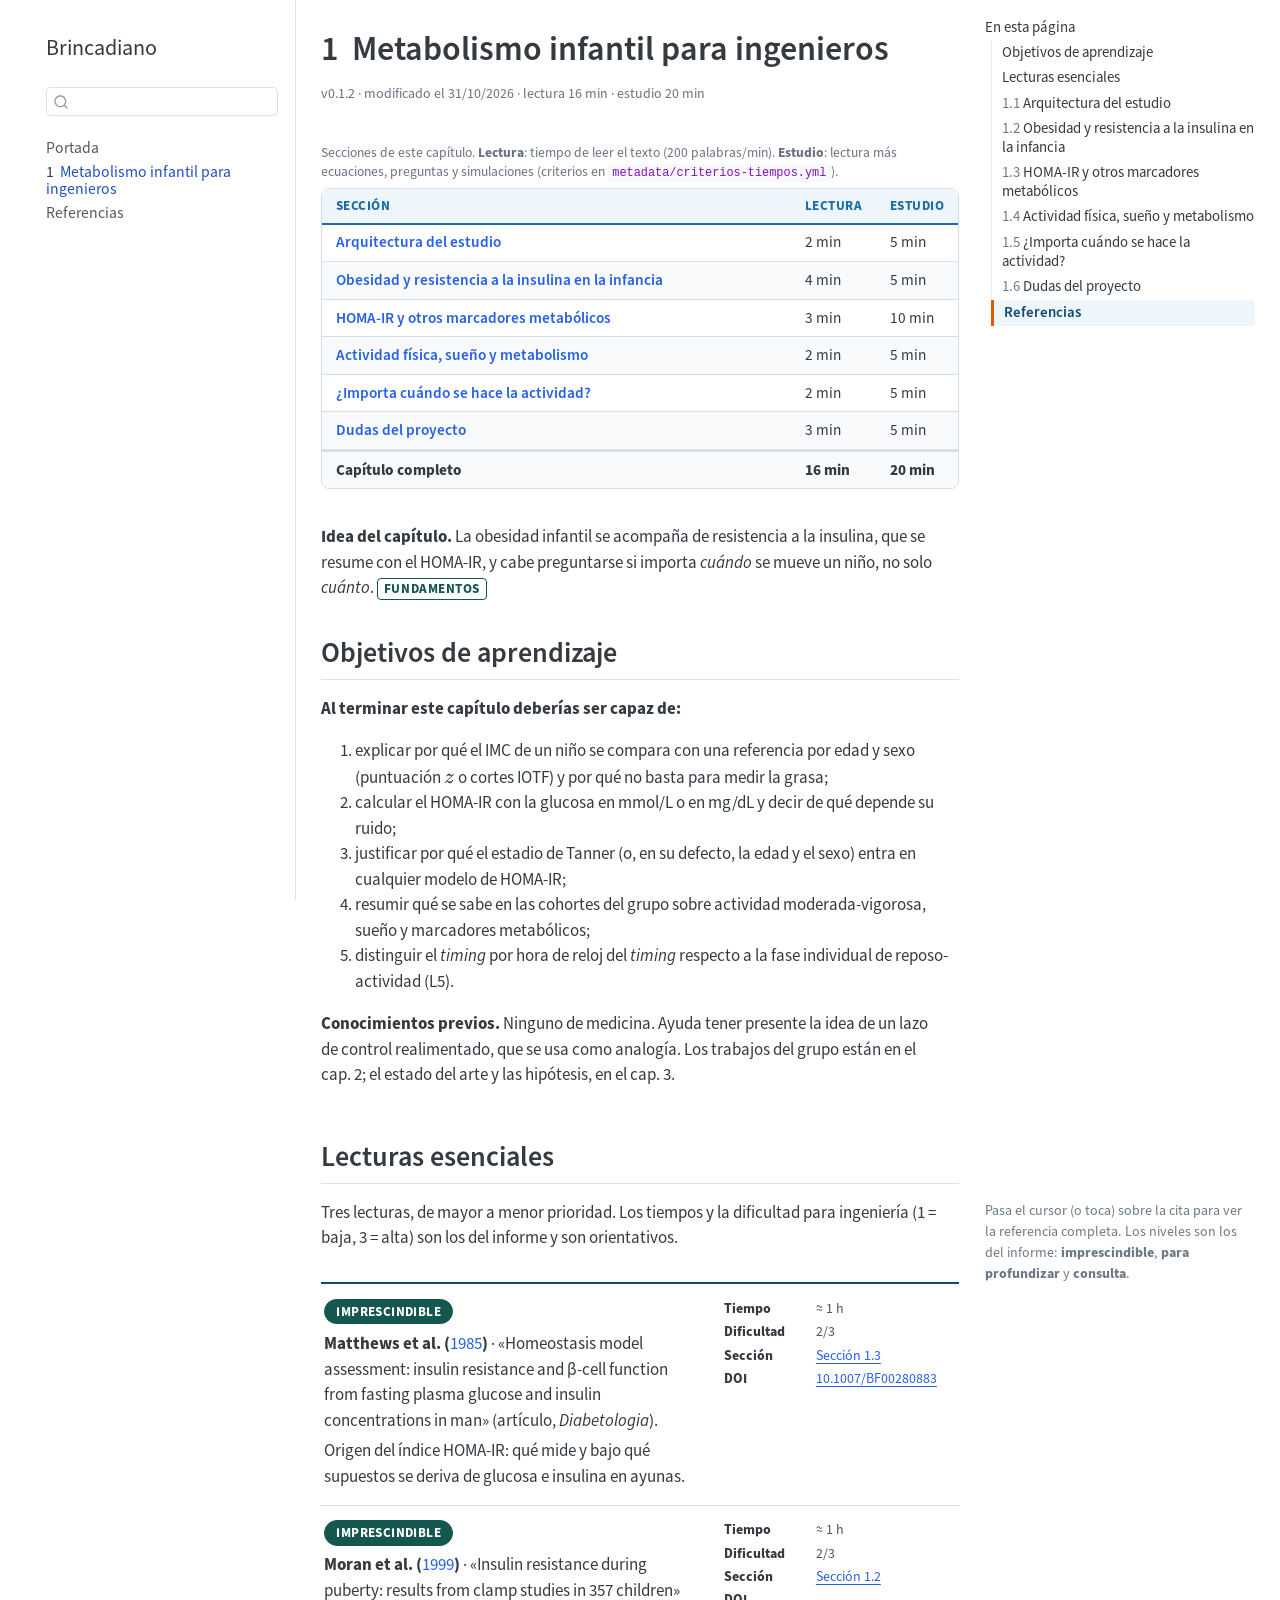
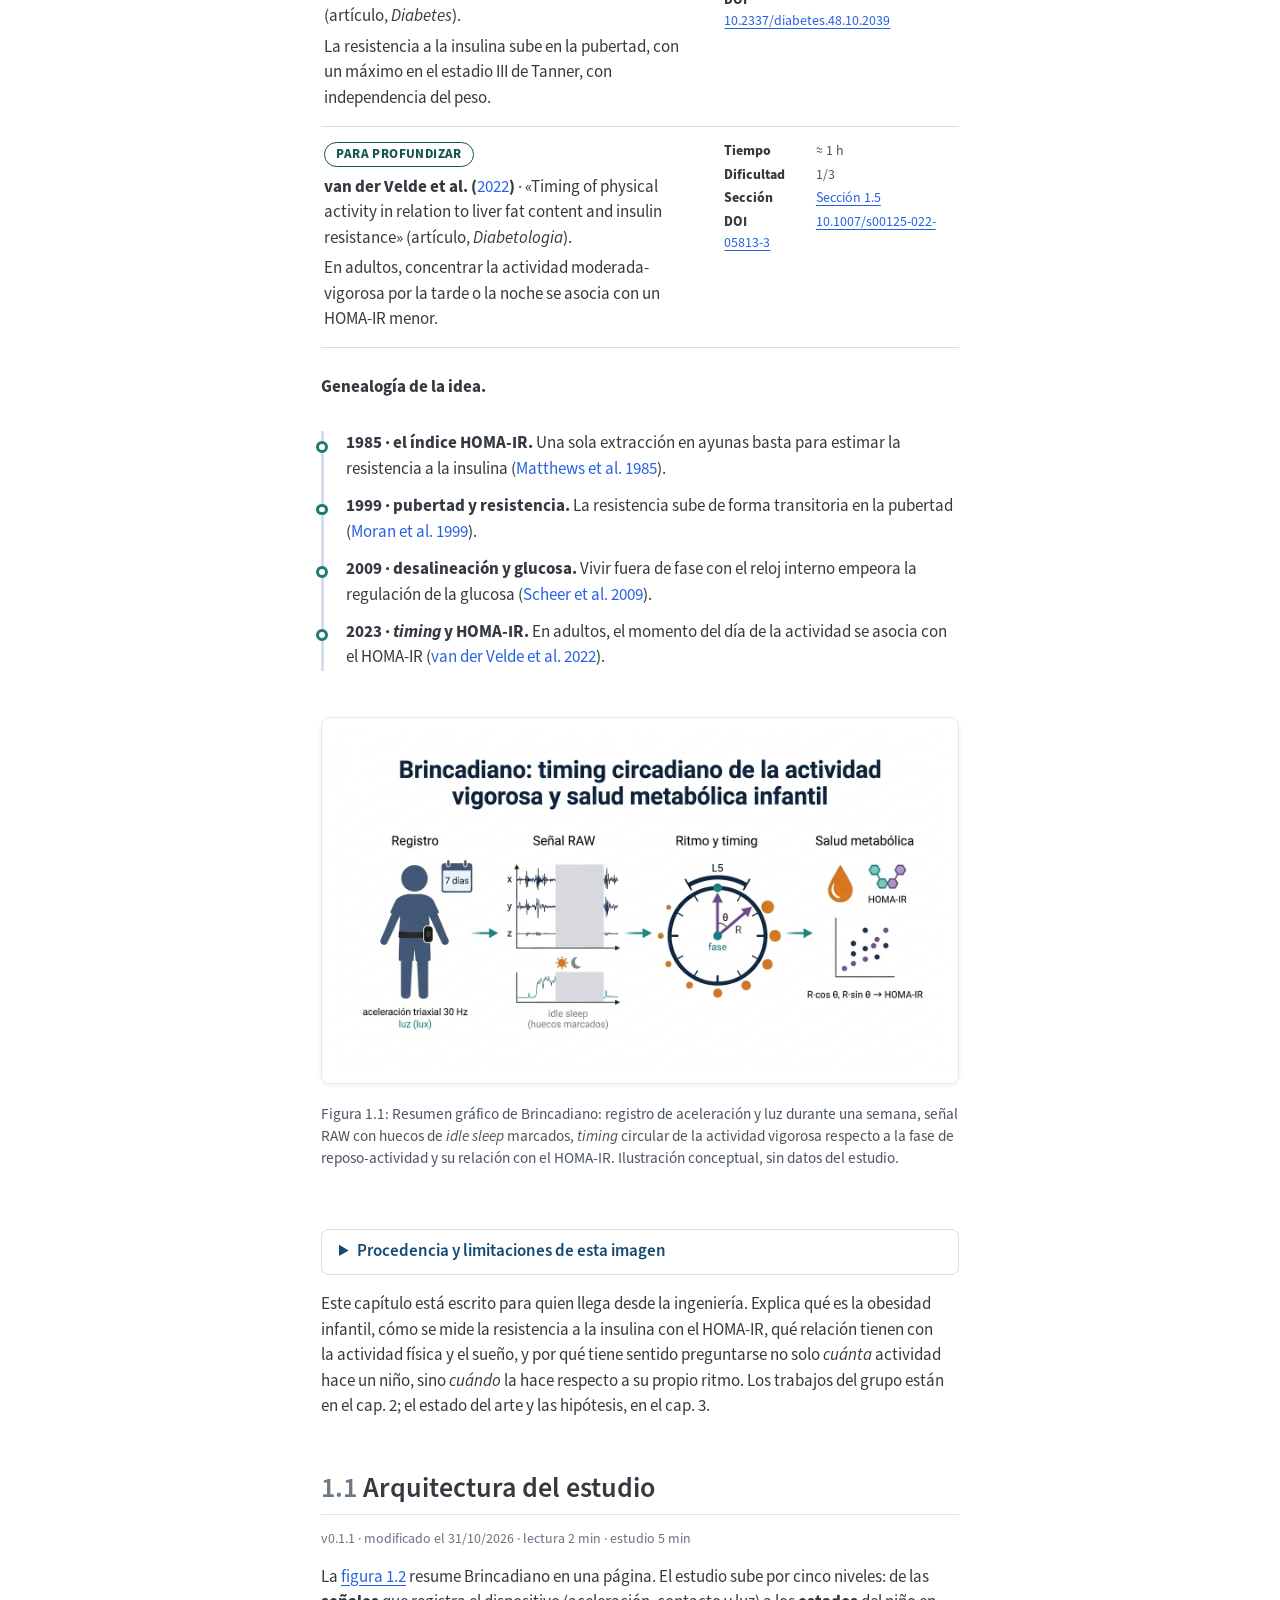
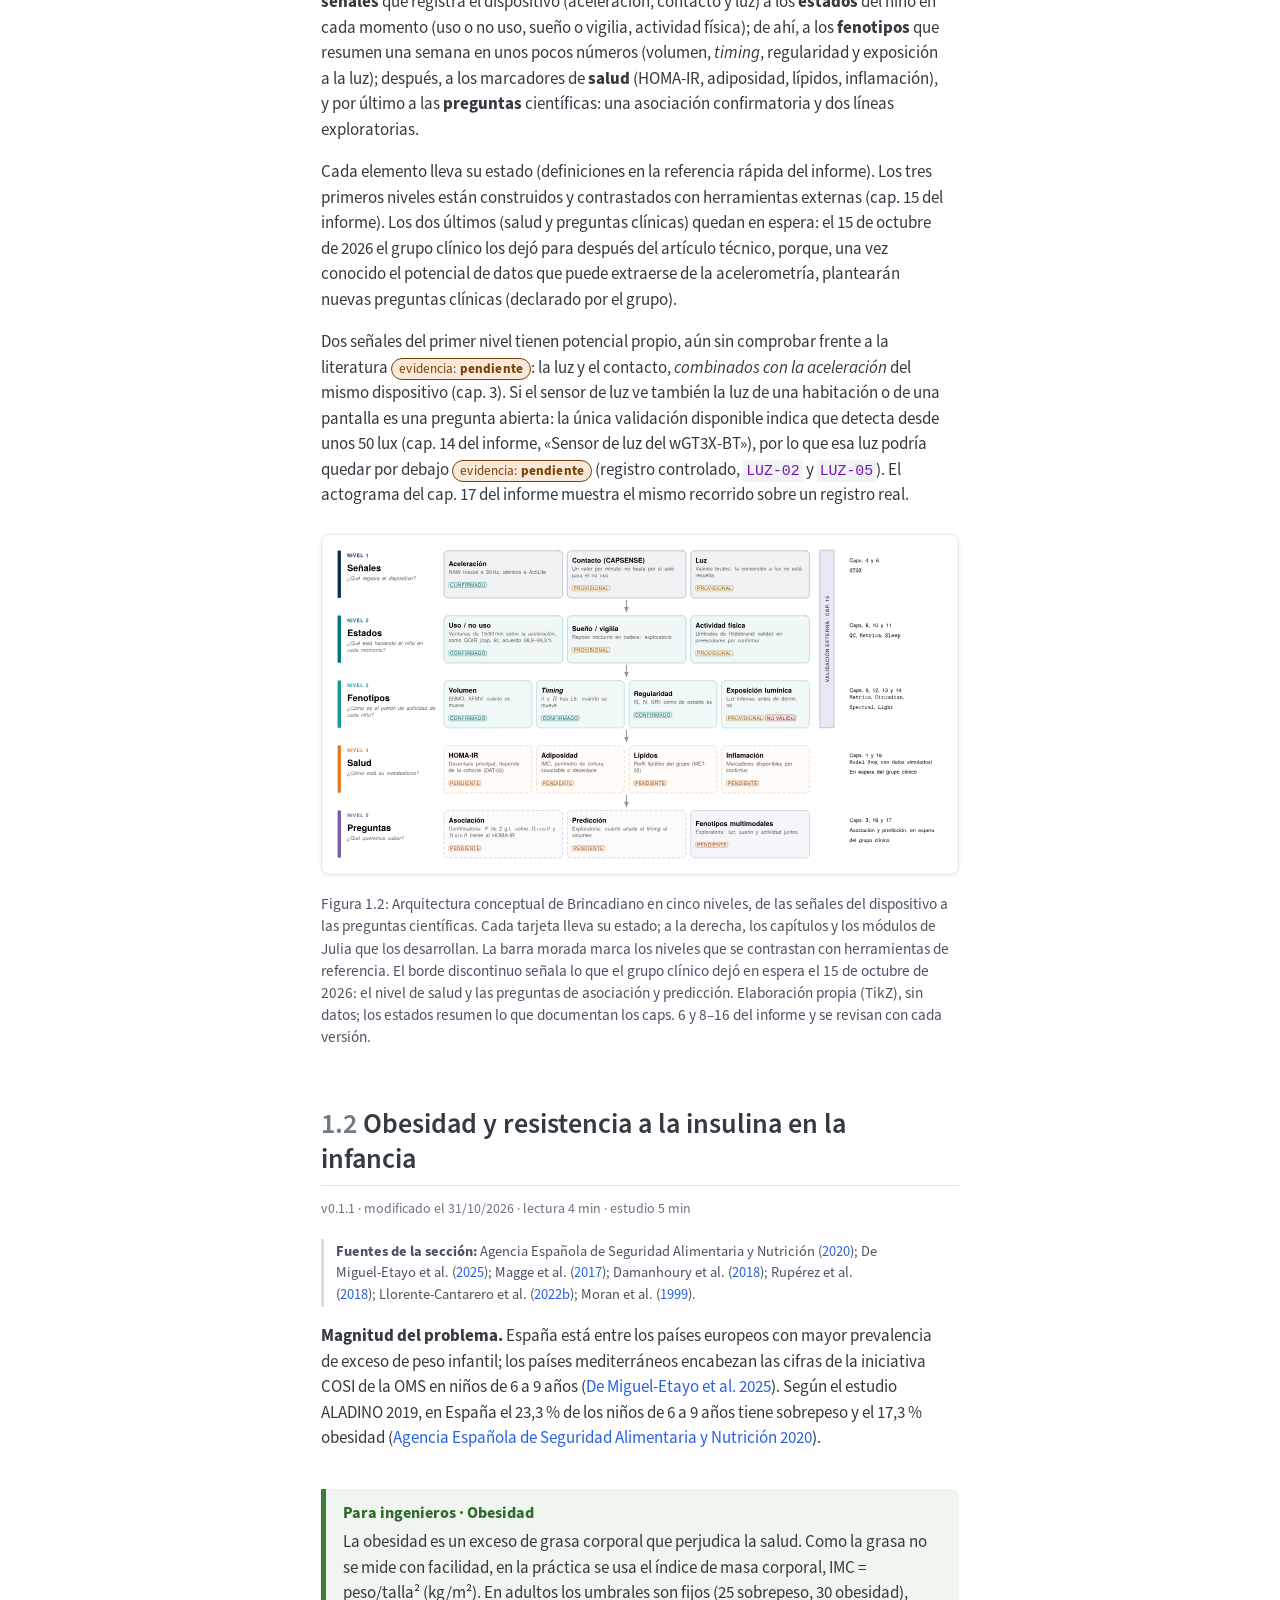
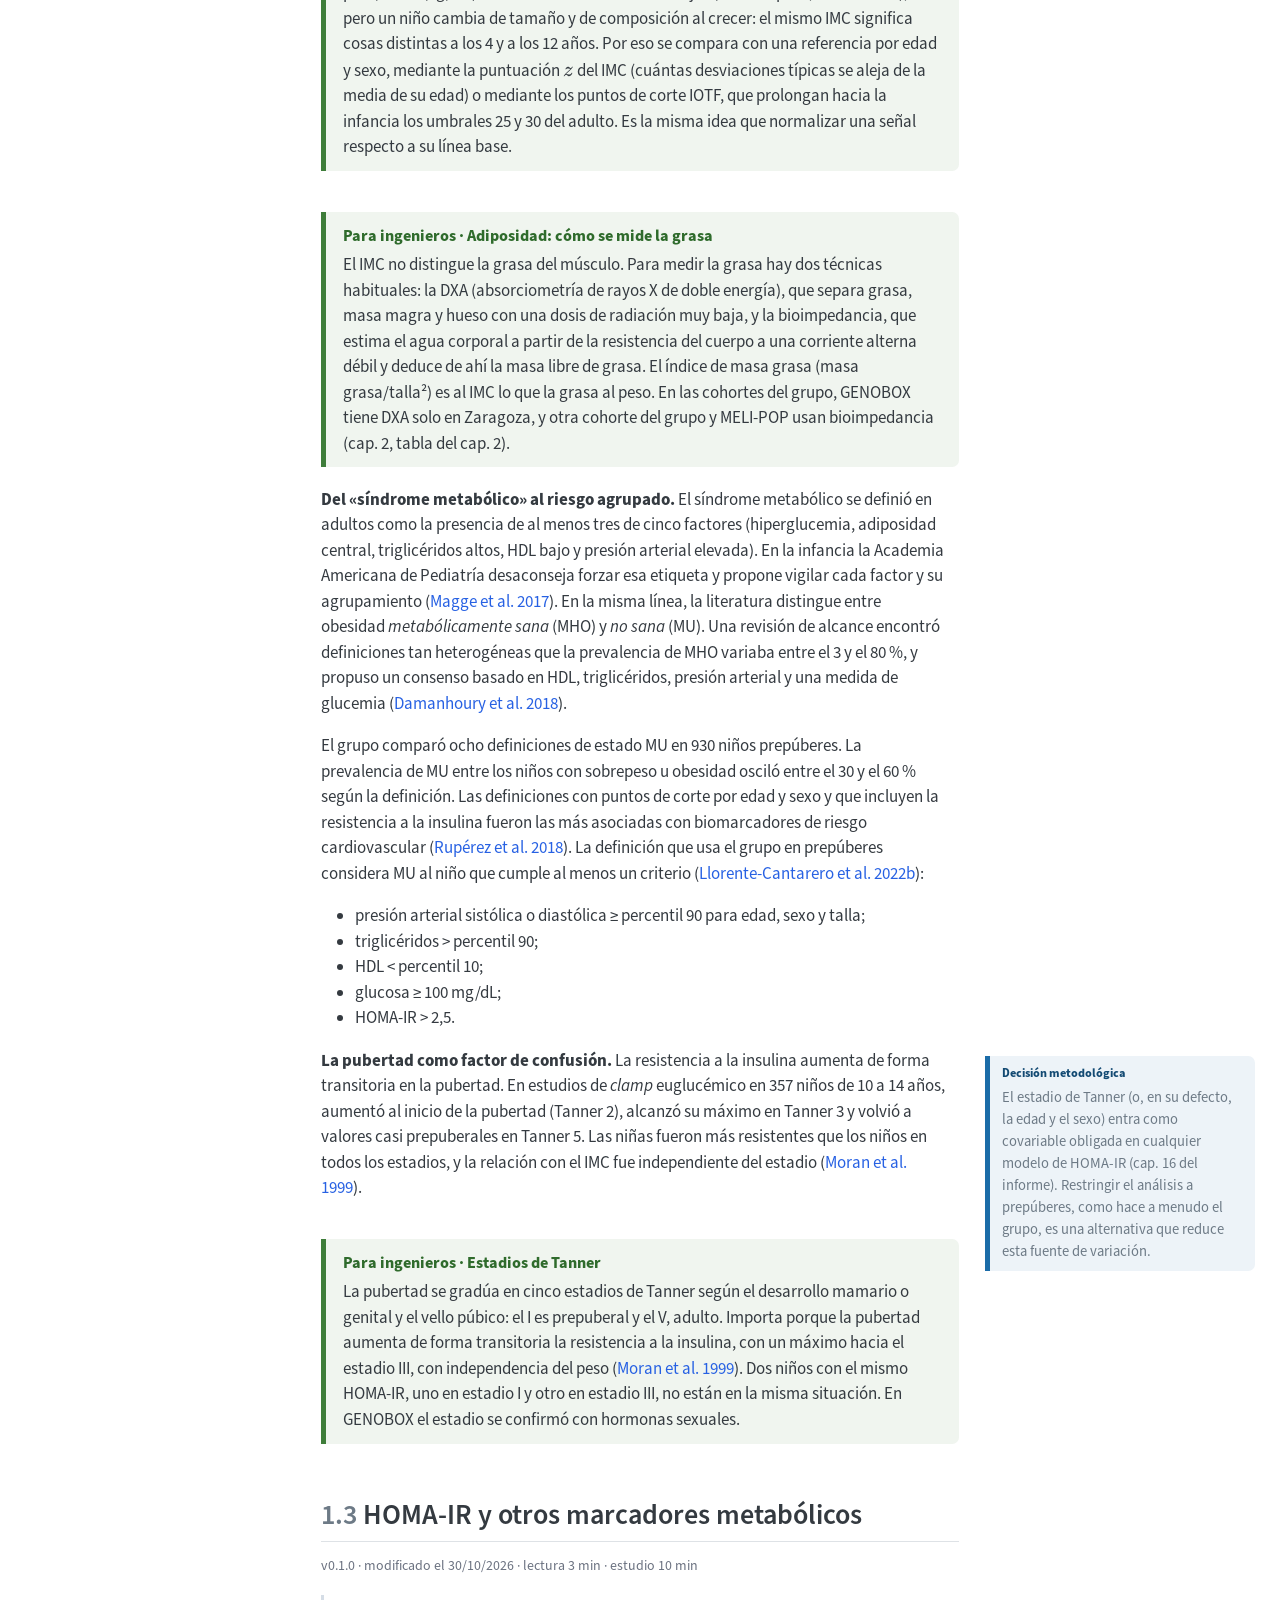
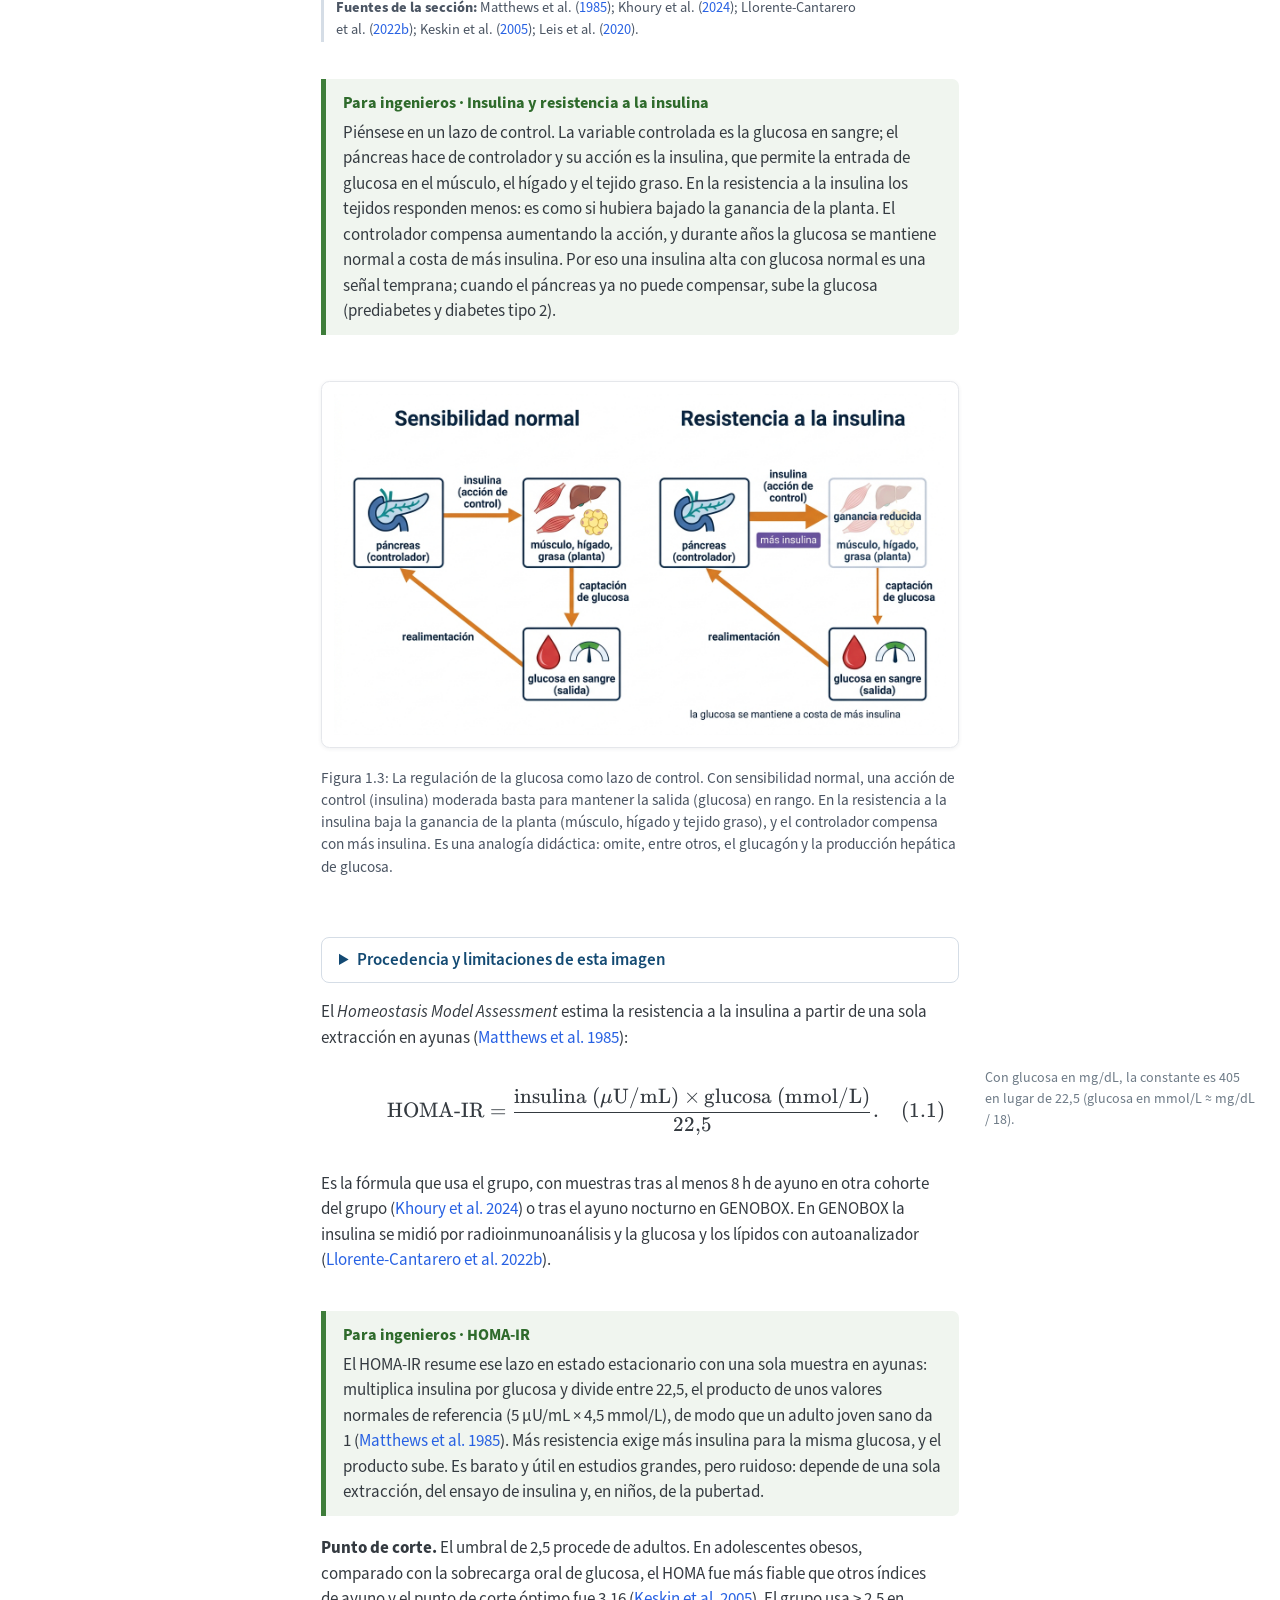
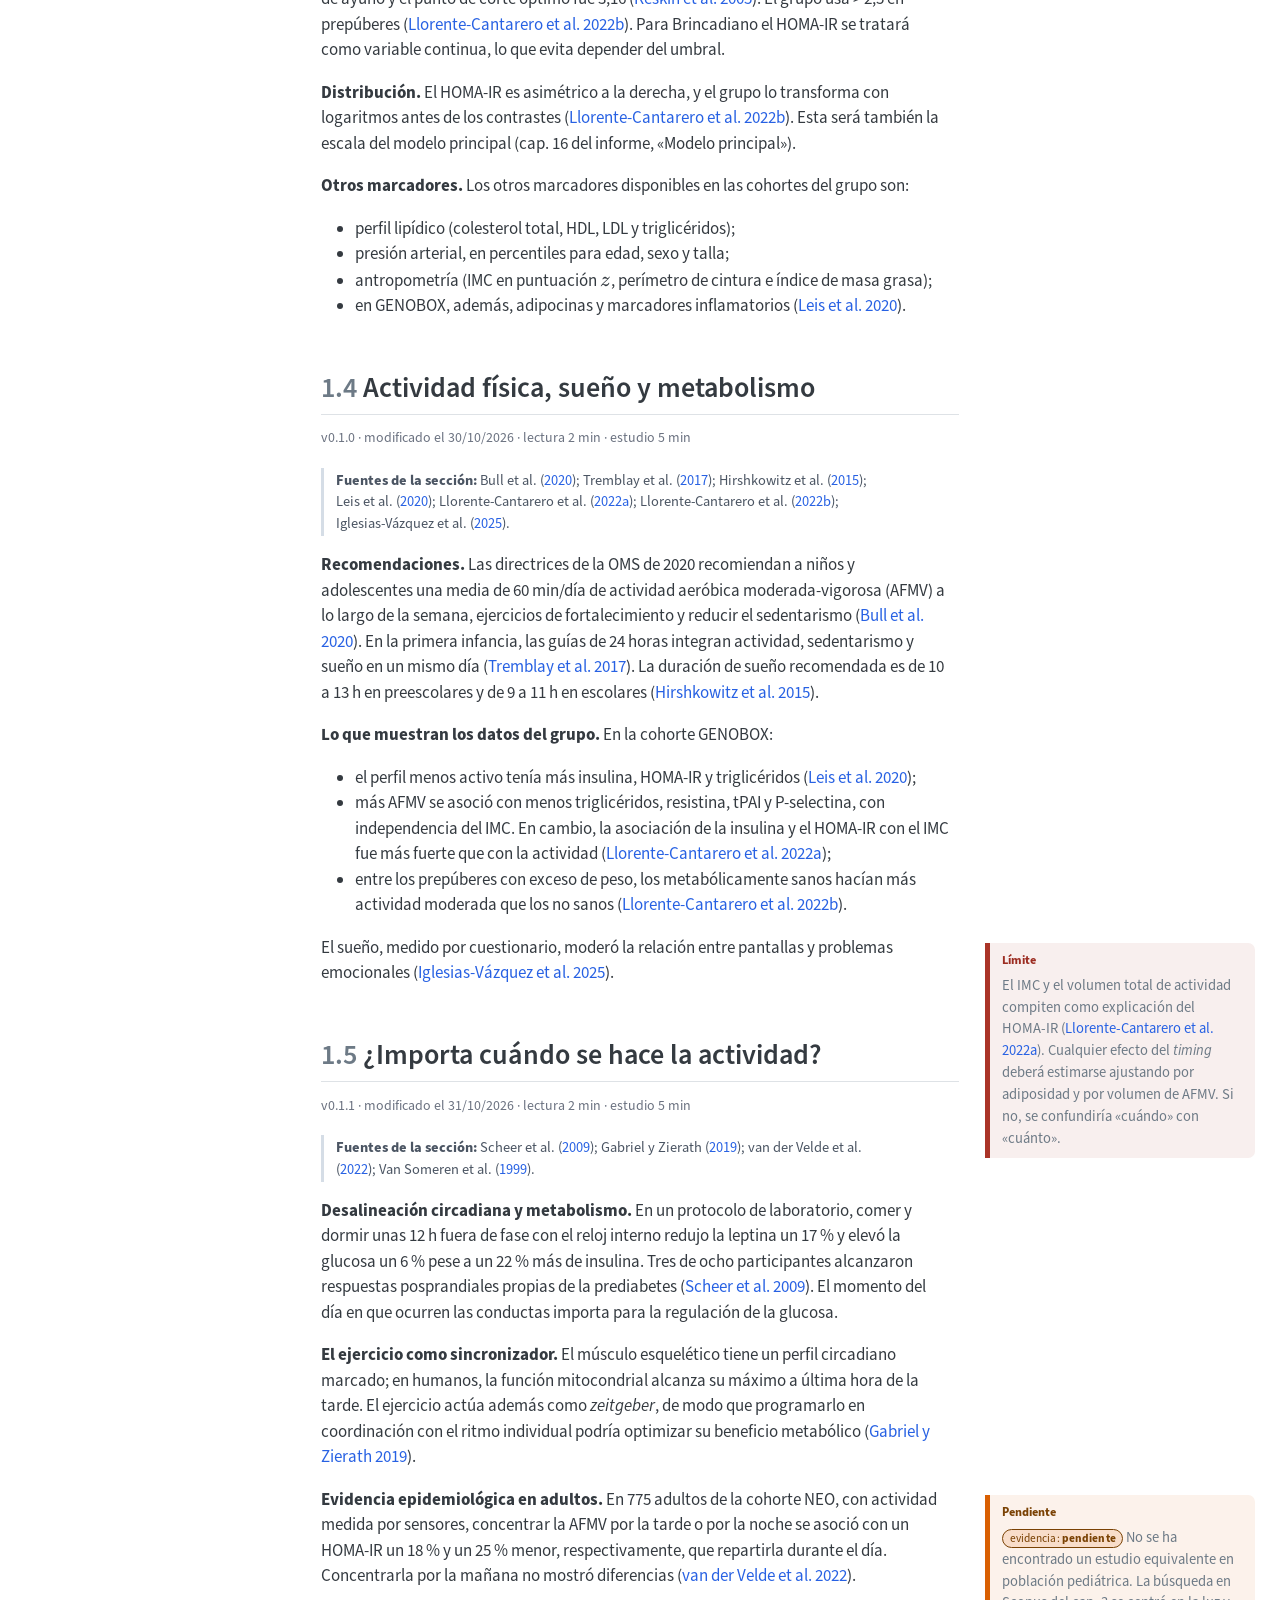
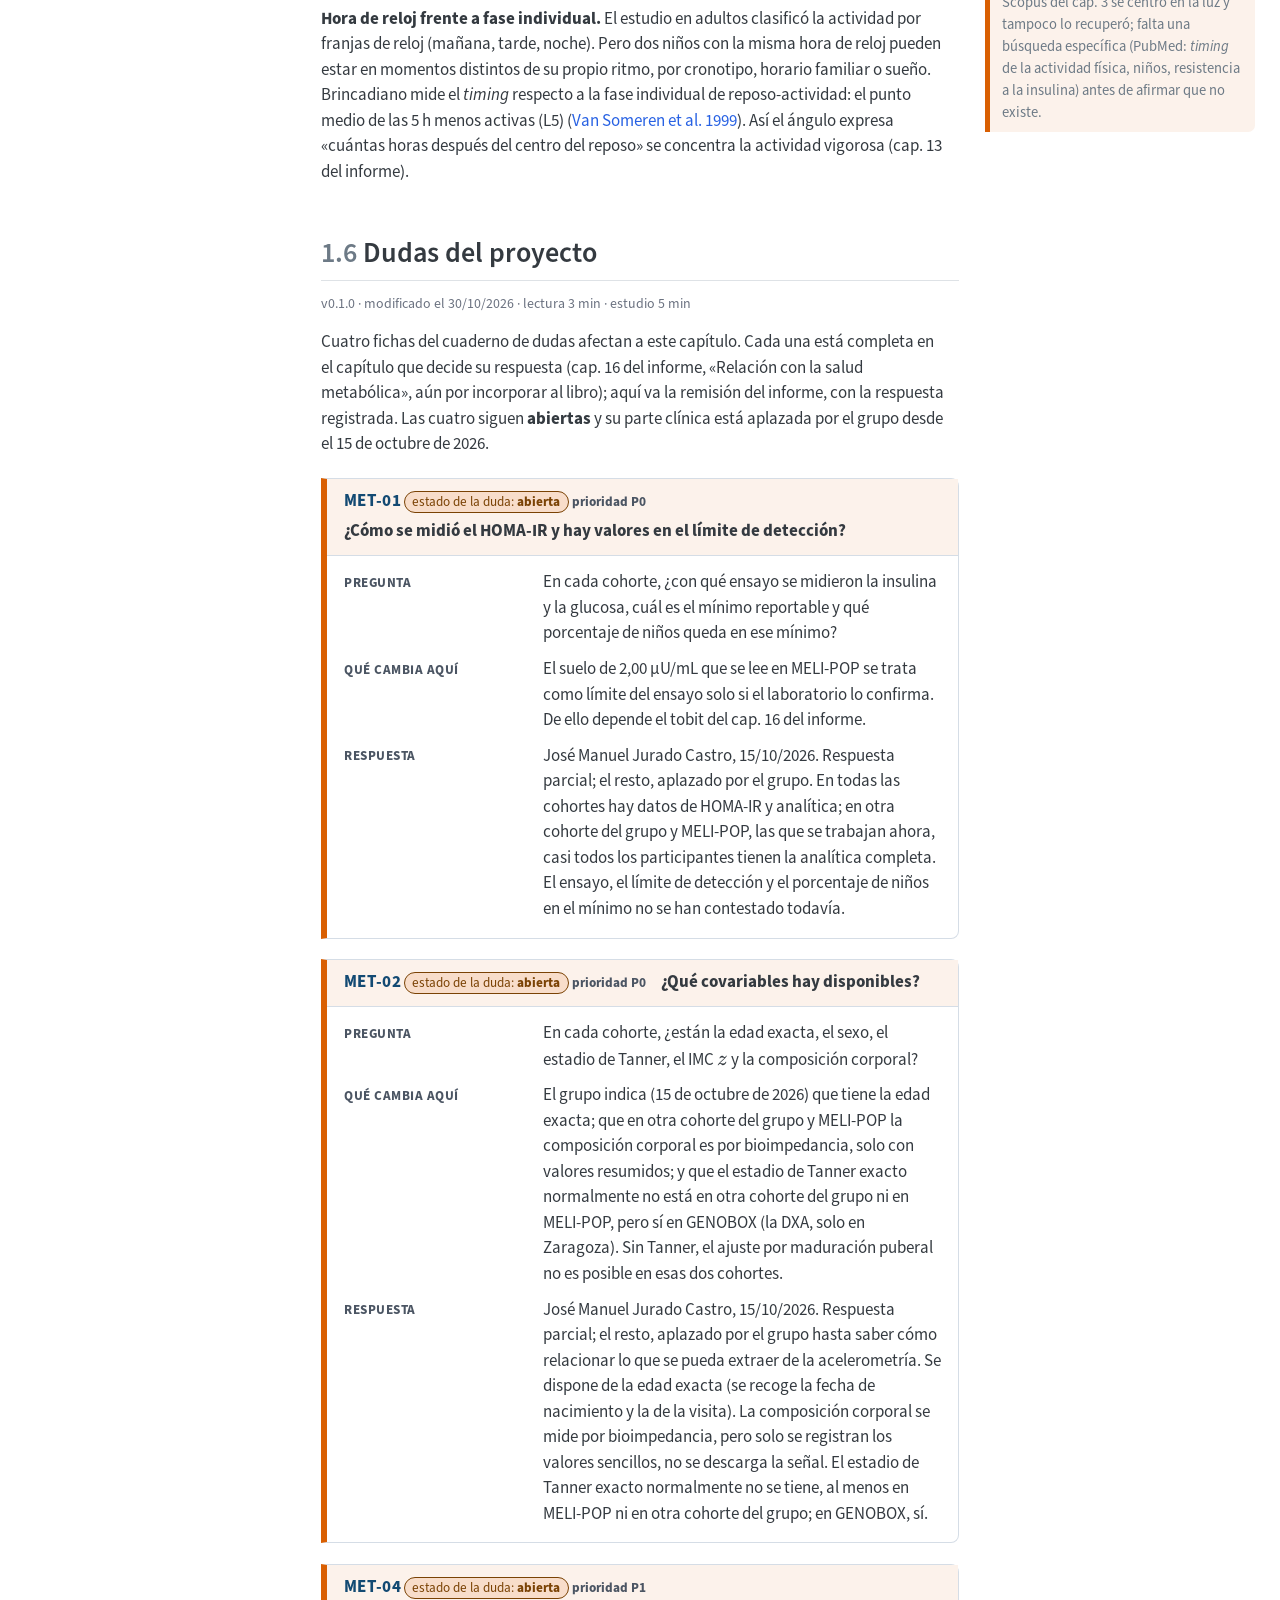
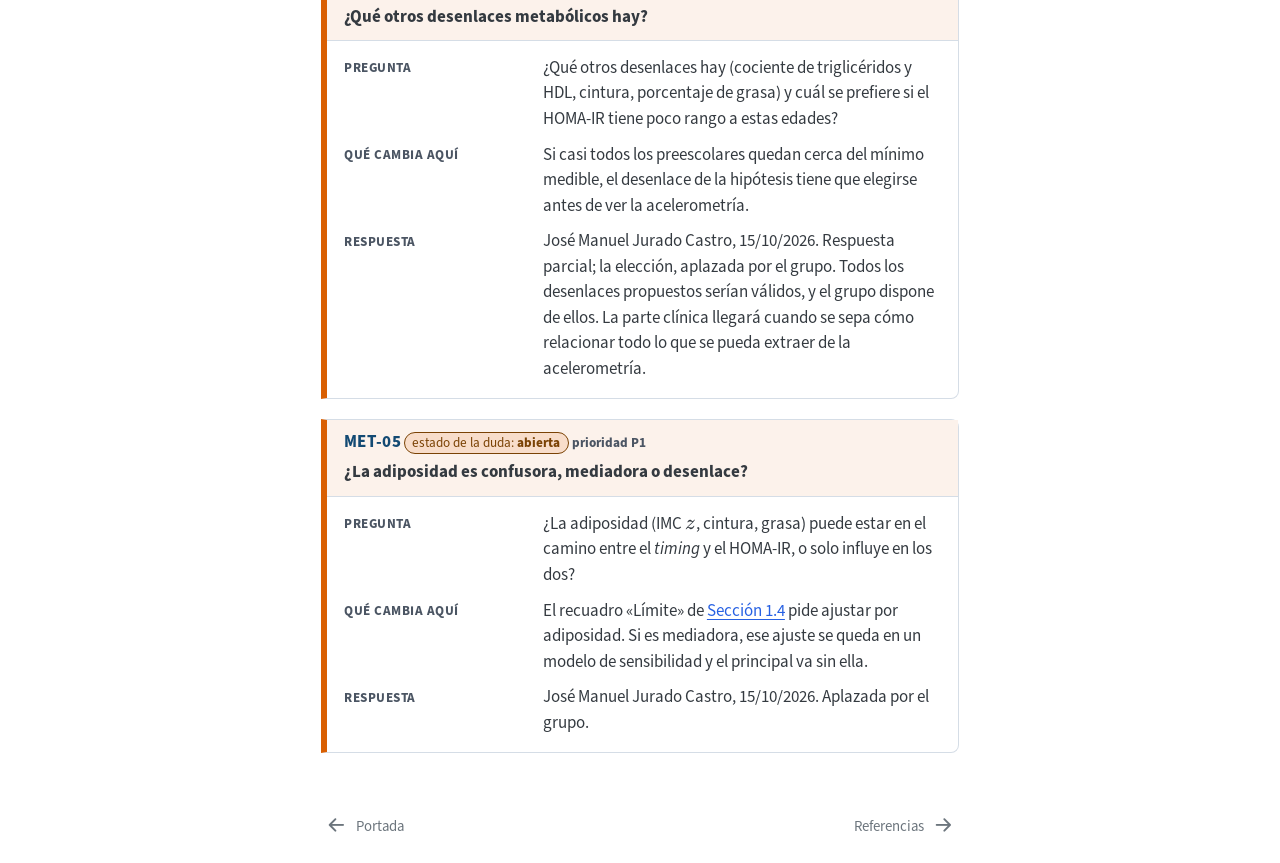
==== chapters/01-metabolismo-ingenieros.html @ 9bd99489 "Libro Quarto: edición web desde brincadiano-quarto@b659123" ====
<!DOCTYPE html>
<html xmlns="http://www.w3.org/1999/xhtml" lang="es" xml:lang="es"><head>

<meta charset="utf-8">
<meta name="generator" content="quarto-1.10.19">

<meta name="viewport" content="width=device-width, initial-scale=1.0, user-scalable=yes">


<title>1&nbsp; Metabolismo infantil para ingenieros – Brincadiano</title>
<style>
/* Default styles provided by pandoc.
** See https://pandoc.org/MANUAL.html#variables-for-html for config info.
*/
span.smallcaps{font-variant: small-caps;}
div.columns{display: flex; gap: 1.5em;}
div.column{flex: auto;}
@media screen {
div.columns{gap: min(4vw, 1.5em);}
div.column{overflow-x: auto;}
}
div.hanging-indent{margin-left: 1.5em; text-indent: -1.5em;}
ul.task-list{list-style: none;}
ul.task-list li input[type="checkbox"] {
  width: 0.8em;
  margin: 0 0.8em 0.2em -1em; /* quarto-specific, see https://github.com/quarto-dev/quarto-cli/issues/4556 */ 
  vertical-align: middle;
}
/* CSS for citations */
div.csl-bib-body { }
div.csl-entry {
  clear: both;
}
.hanging-indent div.csl-entry {
  margin-left:2em;
  text-indent:-2em;
}
div.csl-left-margin {
  min-width:2em;
  float:left;
}
div.csl-right-inline {
  margin-left:2em;
  padding-left:1em;
}
div.csl-indent {
  margin-left: 2em;
}</style>


<script src="../site_libs/quarto-nav/quarto-nav.js"></script>
<script src="../site_libs/quarto-nav/headroom.min.js"></script>
<script src="../site_libs/clipboard/clipboard.min.js"></script>
<script src="../site_libs/quarto-search/autocomplete.umd.js"></script>
<script src="../site_libs/quarto-search/fuse.min.js"></script>
<script src="../site_libs/quarto-search/quarto-search.js"></script>
<meta name="quarto:offset" content="../">
<link href="../chapters/99-referencias.html" rel="next">
<link href="../index.html" rel="prev">
<script src="../site_libs/quarto-html/quarto.js" type="module"></script>
<script src="../site_libs/quarto-html/tabsets/tabsets.js" type="module"></script>
<script src="../site_libs/quarto-html/popper.min.js"></script>
<script src="../site_libs/quarto-html/tippy.umd.min.js"></script>
<script src="../site_libs/quarto-html/anchor.min.js"></script>
<link href="../site_libs/quarto-html/tippy.css" rel="stylesheet">
<link href="../site_libs/quarto-html/quarto-syntax-highlighting-bf27225e3a48a9273f3daa8f8e829971.css" rel="stylesheet" id="quarto-text-highlighting-styles">
<script src="../site_libs/bootstrap/bootstrap.min.js"></script>
<link href="../site_libs/bootstrap/bootstrap-icons.css" rel="stylesheet">
<link href="../site_libs/bootstrap/bootstrap-b12e71101a410aa398c066a74cb85b90.min.css" rel="stylesheet" append-hash="true" id="quarto-bootstrap" data-mode="light">
<script id="quarto-search-options" type="application/json">{
  "location": "sidebar",
  "copy-button": false,
  "collapse-after": 3,
  "panel-placement": "start",
  "type": "textbox",
  "limit": 50,
  "keyboard-shortcut": [
    "f",
    "/",
    "s"
  ],
  "show-item-context": false,
  "language": {
    "search-no-results-text": "No se han encontrado resultados",
    "search-matching-documents-text": "documentos encontrados",
    "search-copy-link-title": "Copiar el enlace en la búsqueda",
    "search-hide-matches-text": "Ocultar resultados adicionales",
    "search-more-match-text": "resultado adicional en este documento",
    "search-more-matches-text": "resultados adicionales en este documento",
    "search-clear-button-title": "Borrar",
    "search-text-placeholder": "",
    "search-detached-cancel-button-title": "Cancelar",
    "search-submit-button-title": "Enviar",
    "search-label": "Buscar"
  }
}</script>

  <script defer="" src="../vendor/katex/katex.min.js"></script>
  <script>document.addEventListener("DOMContentLoaded", function () {
 var mathElements = document.getElementsByClassName("math");
 var macros = [];
 for (var i = 0; i < mathElements.length; i++) {
  var texText = mathElements[i].firstChild;
  if (mathElements[i].tagName == "SPAN") {
   katex.render(texText.data, mathElements[i], {
    displayMode: mathElements[i].classList.contains('display'),
    throwOnError: false,
    macros: macros,
    fleqn: false
   });
}}});
  </script>
  <link rel="stylesheet" href="../vendor/katex/katex.min.css">

<script type="text/javascript">
const typesetMath = (el) => {
  if (window.MathJax) {
    // MathJax Typeset
    window.MathJax.typeset([el]);
  } else if (window.katex) {
    // KaTeX Render
    var mathElements = el.getElementsByClassName("math");
    var macros = [];
    for (var i = 0; i < mathElements.length; i++) {
      var texText = mathElements[i].firstChild;
      if (mathElements[i].tagName == "SPAN" && texText && texText.data) {
        window.katex.render(texText.data, mathElements[i], {
          displayMode: mathElements[i].classList.contains('display'),
          throwOnError: false,
          macros: macros,
          fleqn: false
        });
      }
    }
  }
}
window.Quarto = {
  typesetMath
};
</script>

<link rel="stylesheet" href="../assets/css/styles.css">
</head>

<body class="nav-sidebar floating slimcontent quarto-light">

<div id="quarto-search-results"></div>
  <header id="quarto-header" class="headroom fixed-top">
  <nav class="quarto-secondary-nav">
    <div class="container-fluid d-flex">
      <button type="button" class="quarto-btn-toggle btn" data-bs-toggle="collapse" role="button" data-bs-target=".quarto-sidebar-collapse-item" aria-controls="quarto-sidebar" aria-expanded="false" aria-label="Alternar barra lateral" onclick="if (window.quartoToggleHeadroom) { window.quartoToggleHeadroom(); }">
        <i class="bi bi-layout-text-sidebar-reverse"></i>
      </button>
        <nav class="quarto-page-breadcrumbs" aria-label="breadcrumb"><ol class="breadcrumb"><li class="breadcrumb-item"><a href="../chapters/01-metabolismo-ingenieros.html"><span class="chapter-number">1</span>&nbsp; <span class="chapter-title">Metabolismo infantil para ingenieros</span></a></li></ol></nav>
        <a class="flex-grow-1" role="navigation" data-bs-toggle="collapse" data-bs-target=".quarto-sidebar-collapse-item" aria-controls="quarto-sidebar" aria-expanded="false" aria-label="Alternar barra lateral" onclick="if (window.quartoToggleHeadroom) { window.quartoToggleHeadroom(); }">      
        </a>
      <button type="button" class="btn quarto-search-button" aria-label="Buscar" onclick="window.quartoOpenSearch();">
        <i class="bi bi-search"></i>
      </button>
    </div>
  </nav>
</header>
<!-- content -->
<div id="quarto-content" class="quarto-container page-columns page-rows-contents page-layout-article">
<!-- sidebar -->
  <nav id="quarto-sidebar" class="sidebar collapse collapse-horizontal quarto-sidebar-collapse-item sidebar-navigation floating overflow-auto">
    <div class="pt-lg-2 mt-2 text-left sidebar-header">
    <div class="sidebar-title mb-0 py-0">
      <a href="../">Brincadiano</a> 
    </div>
      </div>
        <div class="mt-2 flex-shrink-0 align-items-center">
        <div class="sidebar-search">
        <div id="quarto-search" class="" title="Buscar"></div>
        </div>
        </div>
    <div class="sidebar-menu-container"> 
    <ul class="list-unstyled mt-1">
        <li class="sidebar-item">
  <div class="sidebar-item-container"> 
  <a href="../index.html" class="sidebar-item-text sidebar-link">
 <span class="menu-text">Portada</span></a>
  </div>
</li>
        <li class="sidebar-item">
  <div class="sidebar-item-container"> 
  <a href="../chapters/01-metabolismo-ingenieros.html" class="sidebar-item-text sidebar-link active">
 <span class="menu-text"><span class="chapter-number">1</span>&nbsp; <span class="chapter-title">Metabolismo infantil para ingenieros</span></span></a>
  </div>
</li>
        <li class="sidebar-item">
  <div class="sidebar-item-container"> 
  <a href="../chapters/99-referencias.html" class="sidebar-item-text sidebar-link">
 <span class="menu-text">Referencias</span></a>
  </div>
</li>
    </ul>
    </div>
</nav>
<div id="quarto-sidebar-glass" class="quarto-sidebar-collapse-item" data-bs-toggle="collapse" data-bs-target=".quarto-sidebar-collapse-item"></div>
<!-- margin-sidebar -->
    <div id="quarto-margin-sidebar" class="sidebar margin-sidebar">
        <nav id="TOC" role="doc-toc" class="toc-active">
    <h2 id="toc-title">En esta página</h2>
   
  <ul>
  <li><a href="#objetivos-de-aprendizaje" id="toc-objetivos-de-aprendizaje" class="nav-link active" data-scroll-target="#objetivos-de-aprendizaje">Objetivos de aprendizaje</a></li>
  <li><a href="#lecturas-esenciales" id="toc-lecturas-esenciales" class="nav-link" data-scroll-target="#lecturas-esenciales">Lecturas esenciales</a></li>
  <li><a href="#sec-metab-arquitectura" id="toc-sec-metab-arquitectura" class="nav-link" data-scroll-target="#sec-metab-arquitectura"><span class="header-section-number">1.1</span> Arquitectura del estudio</a></li>
  <li><a href="#sec-metab-obesidad" id="toc-sec-metab-obesidad" class="nav-link" data-scroll-target="#sec-metab-obesidad"><span class="header-section-number">1.2</span> Obesidad y resistencia a la insulina en la infancia</a></li>
  <li><a href="#sec-metab-homa" id="toc-sec-metab-homa" class="nav-link" data-scroll-target="#sec-metab-homa"><span class="header-section-number">1.3</span> HOMA-IR y otros marcadores metabólicos</a></li>
  <li><a href="#sec-metab-af-sueno" id="toc-sec-metab-af-sueno" class="nav-link" data-scroll-target="#sec-metab-af-sueno"><span class="header-section-number">1.4</span> Actividad física, sueño y metabolismo</a></li>
  <li><a href="#sec-metab-timing" id="toc-sec-metab-timing" class="nav-link" data-scroll-target="#sec-metab-timing"><span class="header-section-number">1.5</span> ¿Importa cuándo se hace la actividad?</a></li>
  <li><a href="#sec-metab-dudas" id="toc-sec-metab-dudas" class="nav-link" data-scroll-target="#sec-metab-dudas"><span class="header-section-number">1.6</span> Dudas del proyecto</a></li>
  <li><a href="#bibliography" id="toc-bibliography" class="nav-link" data-scroll-target="#bibliography">Referencias</a></li>
  </ul>
</nav>
    </div>
<!-- main -->
<main class="content page-columns page-full" id="quarto-document-content">

<header id="title-block-header" class="quarto-title-block default">
<div class="quarto-title">
<h1 class="title"><span id="sec-metab" class="quarto-section-identifier"><span class="chapter-number">1</span>&nbsp; <span class="chapter-title">Metabolismo infantil para ingenieros</span></span></h1>
</div>



<div class="quarto-title-meta">

    
  
    
  </div>
  


</header>


<div class="nm-meta nm-meta-capitulo" role="note">
<p>v0.1.2 · modificado el 31/10/2026 · lectura 16 min · estudio 20 min</p>
</div>
<div class="nm-nav">
<table><caption>Secciones de este capítulo. <strong>Lectura</strong>: tiempo de leer el texto (200 palabras/min). <strong>Estudio</strong>: lectura más ecuaciones, preguntas y simulaciones (criterios en <code>metadata/criterios-tiempos.yml</code>).</caption>
<thead><tr><th>Sección</th><th>Lectura</th><th>Estudio</th></tr></thead><tbody>
<tr><td><a href="#sec-metab-arquitectura">Arquitectura del estudio</a></td><td>2 min</td><td>5 min</td></tr>
<tr><td><a href="#sec-metab-obesidad">Obesidad y resistencia a la insulina en la infancia</a></td><td>4 min</td><td>5 min</td></tr>
<tr><td><a href="#sec-metab-homa">HOMA-IR y otros marcadores metabólicos</a></td><td>3 min</td><td>10 min</td></tr>
<tr><td><a href="#sec-metab-af-sueno">Actividad física, sueño y metabolismo</a></td><td>2 min</td><td>5 min</td></tr>
<tr><td><a href="#sec-metab-timing">¿Importa cuándo se hace la actividad?</a></td><td>2 min</td><td>5 min</td></tr>
<tr><td><a href="#sec-metab-dudas">Dudas del proyecto</a></td><td>3 min</td><td>5 min</td></tr>
</tbody><tfoot><tr><th>Capítulo completo</th><th>16 min</th><th>20 min</th></tr></tfoot></table></div>
<!-- Fuente: report/chapters/01a_metabolismo_ingenieros.tex (commit cab287d) y su frase de cabecera en
     report/chapters/00_objetivos.tex. Cambios editoriales y bloques añadidos: quarto/docs/auditoria.md. -->
<p><strong>Idea del capítulo.</strong> La obesidad infantil se acompaña de resistencia a la insulina, que se resume con el HOMA-IR, y cabe preguntarse si importa <em>cuándo</em> se mueve un niño, no solo <em>cuánto</em>. <span class="nm-ruta r-fundamentos">fundamentos</span></p>
<section id="objetivos-de-aprendizaje" class="level2 unnumbered" data-origen="ampliacion">
<h2 class="unnumbered anchored" data-anchor-id="objetivos-de-aprendizaje">Objetivos de aprendizaje</h2>
<p><strong>Al terminar este capítulo deberías ser capaz de:</strong></p>
<ol type="1">
<li>explicar por qué el IMC de un niño se compara con una referencia por edad y sexo (puntuación <span class="math inline">z</span> o cortes IOTF) y por qué no basta para medir la grasa;</li>
<li>calcular el HOMA-IR con la glucosa en mmol/L o en mg/dL y decir de qué depende su ruido;</li>
<li>justificar por qué el estadio de Tanner (o, en su defecto, la edad y el sexo) entra en cualquier modelo de HOMA-IR;</li>
<li>resumir qué se sabe en las cohortes del grupo sobre actividad moderada-vigorosa, sueño y marcadores metabólicos;</li>
<li>distinguir el <em>timing</em> por hora de reloj del <em>timing</em> respecto a la fase individual de reposo-actividad (L5).</li>
</ol>
<p><strong>Conocimientos previos.</strong> Ninguno de medicina. Ayuda tener presente la idea de un lazo de control realimentado, que se usa como analogía. Los trabajos del grupo están en el cap. 2; el estado del arte y las hipótesis, en el cap. 3.</p>
</section>
<section id="lecturas-esenciales" class="level2 unnumbered page-columns page-full">
<h2 class="unnumbered anchored" data-anchor-id="lecturas-esenciales">Lecturas esenciales</h2>
<p>Tres lecturas, de mayor a menor prioridad. Los tiempos y la dificultad para ingeniería (1 = baja, 3 = alta) son los del informe y son orientativos.</p>

<div class="no-row-height column-margin column-container"><div class="">
<p>Pasa el cursor (o toca) sobre la cita para ver la referencia completa. Los niveles son los del informe: <strong>imprescindible</strong>, <strong>para profundizar</strong> y <strong>consulta</strong>.</p>
</div></div><div class="nm-lecturas">
<div class="nm-lectura">
<div class="nm-lec-nivel">
<p><span class="nm-prio nm-prio-1">Imprescindible</span></p>
</div>
<div class="nm-lec-cuerpo">
<p><strong><span class="citation" data-cites="Matthews1985">Matthews et&nbsp;al. (<a href="99-referencias.html#ref-Matthews1985" role="doc-biblioref">1985</a>)</span></strong> · «Homeostasis model assessment: insulin resistance and β-cell function from fasting plasma glucose and insulin concentrations in man» (artículo, <em>Diabetologia</em>).</p>
<p>Origen del índice HOMA-IR: qué mide y bajo qué supuestos se deriva de glucosa e insulina en ayunas.</p>
</div>
<ul>
<li><strong>Tiempo</strong> ≈ 1 h</li>
<li><strong>Dificultad</strong> 2/3</li>
<li><strong>Sección</strong> <a href="#sec-metab-homa" class="quarto-xref"><span>Sección 1.3</span></a></li>
<li><strong>DOI</strong> <a href="https://doi.org/10.1007/BF00280883">10.1007/BF00280883</a></li>
</ul>
</div>
<div class="nm-lectura">
<div class="nm-lec-nivel">
<p><span class="nm-prio nm-prio-1">Imprescindible</span></p>
</div>
<div class="nm-lec-cuerpo">
<p><strong><span class="citation" data-cites="Moran1999">Moran et&nbsp;al. (<a href="99-referencias.html#ref-Moran1999" role="doc-biblioref">1999</a>)</span></strong> · «Insulin resistance during puberty: results from clamp studies in 357 children» (artículo, <em>Diabetes</em>).</p>
<p>La resistencia a la insulina sube en la pubertad, con un máximo en el estadio III de Tanner, con independencia del peso.</p>
</div>
<ul>
<li><strong>Tiempo</strong> ≈ 1 h</li>
<li><strong>Dificultad</strong> 2/3</li>
<li><strong>Sección</strong> <a href="#sec-metab-obesidad" class="quarto-xref"><span>Sección 1.2</span></a></li>
<li><strong>DOI</strong> <a href="https://doi.org/10.2337/diabetes.48.10.2039">10.2337/diabetes.48.10.2039</a></li>
</ul>
</div>
<div class="nm-lectura">
<div class="nm-lec-nivel">
<p><span class="nm-prio nm-prio-2">Para profundizar</span></p>
</div>
<div class="nm-lec-cuerpo">
<p><strong><span class="citation" data-cites="vanderVelde2023">van der Velde et&nbsp;al. (<a href="99-referencias.html#ref-vanderVelde2023" role="doc-biblioref">2022</a>)</span></strong> · «Timing of physical activity in relation to liver fat content and insulin resistance» (artículo, <em>Diabetologia</em>).</p>
<p>En adultos, concentrar la actividad moderada-vigorosa por la tarde o la noche se asocia con un HOMA-IR menor.</p>
</div>
<ul>
<li><strong>Tiempo</strong> ≈ 1 h</li>
<li><strong>Dificultad</strong> 1/3</li>
<li><strong>Sección</strong> <a href="#sec-metab-timing" class="quarto-xref"><span>Sección 1.5</span></a></li>
<li><strong>DOI</strong> <a href="https://doi.org/10.1007/s00125-022-05813-3">10.1007/s00125-022-05813-3</a></li>
</ul>
</div>
</div>
<p><strong>Genealogía de la idea.</strong></p>
<div class="nm-linea">
<ul>
<li><strong>1985 · el índice HOMA-IR.</strong> Una sola extracción en ayunas basta para estimar la resistencia a la insulina <span class="citation" data-cites="Matthews1985">(<a href="99-referencias.html#ref-Matthews1985" role="doc-biblioref">Matthews et&nbsp;al. 1985</a>)</span>.</li>
<li><strong>1999 · pubertad y resistencia.</strong> La resistencia sube de forma transitoria en la pubertad <span class="citation" data-cites="Moran1999">(<a href="99-referencias.html#ref-Moran1999" role="doc-biblioref">Moran et&nbsp;al. 1999</a>)</span>.</li>
<li><strong>2009 · desalineación y glucosa.</strong> Vivir fuera de fase con el reloj interno empeora la regulación de la glucosa <span class="citation" data-cites="Scheer2009">(<a href="99-referencias.html#ref-Scheer2009" role="doc-biblioref">Scheer et&nbsp;al. 2009</a>)</span>.</li>
<li><strong>2023 · <em>timing</em> y HOMA-IR.</strong> En adultos, el momento del día de la actividad se asocia con el HOMA-IR <span class="citation" data-cites="vanderVelde2023">(<a href="99-referencias.html#ref-vanderVelde2023" role="doc-biblioref">van der Velde et&nbsp;al. 2022</a>)</span>.</li>
</ul>
</div>
<div id="fig-resumen-grafico" class="quarto-float quarto-figure quarto-figure-center anchored" alt="Ilustración en cuatro pasos unidos por flechas, bajo el título «Brincadiano: timing circadiano de la actividad vigorosa y salud metabólica infantil». 1, Registro: silueta de un niño con el acelerómetro en la cintura y un calendario de 7 días; debajo, «aceleración triaxial 30 Hz» y «luz (lux)». 2, Señal RAW: tres trazas x, y, z y una curva de luz, con una franja gris central rotulada «idle sleep (huecos marcados)». 3, Ritmo y timing: una esfera de reloj con un arco L5 arriba, la fase marcada en el centro y un vector morado con su ángulo θ y su longitud R, rodeada de puntos naranjas de distinto tamaño. 4, Salud metabólica: una gota, una molécula rotulada HOMA-IR y un diagrama de dispersión con el rótulo «R·cos θ, R·sin θ → HOMA-IR».">
<figure class="quarto-float quarto-float-fig figure">
<div aria-describedby="fig-resumen-grafico-caption-0ceaefa1-69ba-4598-a22c-09a6ac19f8ca">
<img src="../assets/figures/cap01/resumen-grafico.png" class="img-fluid figure-img" style="width:100.0%" alt="Ilustración en cuatro pasos unidos por flechas, bajo el título «Brincadiano: timing circadiano de la actividad vigorosa y salud metabólica infantil». 1, Registro: silueta de un niño con el acelerómetro en la cintura y un calendario de 7 días; debajo, «aceleración triaxial 30 Hz» y «luz (lux)». 2, Señal RAW: tres trazas x, y, z y una curva de luz, con una franja gris central rotulada «idle sleep (huecos marcados)». 3, Ritmo y timing: una esfera de reloj con un arco L5 arriba, la fase marcada en el centro y un vector morado con su ángulo θ y su longitud R, rodeada de puntos naranjas de distinto tamaño. 4, Salud metabólica: una gota, una molécula rotulada HOMA-IR y un diagrama de dispersión con el rótulo «R·cos θ, R·sin θ → HOMA-IR».">
</div>
<figcaption class="quarto-float-caption-bottom quarto-float-caption quarto-float-fig" id="fig-resumen-grafico-caption-0ceaefa1-69ba-4598-a22c-09a6ac19f8ca">
Figura&nbsp;1.1: Resumen gráfico de Brincadiano: registro de aceleración y luz durante una semana, señal RAW con huecos de <em>idle sleep</em> marcados, <em>timing</em> circular de la actividad vigorosa respecto a la fase de reposo-actividad y su relación con el HOMA-IR. Ilustración conceptual, sin datos del estudio.
</figcaption>
</figure>
</div>
<details class="nm-detalle">
<summary>
Procedencia y limitaciones de esta imagen
</summary>
<p><strong>Procedencia.</strong> Ilustración conceptual generada con FigureLabs (IA) a partir de una descripción sin datos del estudio y revisada a mano, como en el informe. Se usó la versión 2 con una corrección local de píxeles en el panel «Señal RAW»; la revisión del 2 de octubre de 2026 da los textos por correctos. El <em>prompt</em> y la revisión están en <code>report/assets/01_contexto_clinico/report/figures/resumen-grafico.prompt.txt</code>.</p>
<p><strong>Limitaciones.</strong> Es un esquema: las trazas, los puntos y la dispersión son dibujos, no registros ni resultados.</p>
</details>
<p>Este capítulo está escrito para quien llega desde la ingeniería. Explica qué es la obesidad infantil, cómo se mide la resistencia a la insulina con el HOMA-IR, qué relación tienen con la actividad física y el sueño, y por qué tiene sentido preguntarse no solo <em>cuánta</em> actividad hace un niño, sino <em>cuándo</em> la hace respecto a su propio ritmo. Los trabajos del grupo están en el cap. 2; el estado del arte y las hipótesis, en el cap. 3.</p>
</section>
<section id="sec-metab-arquitectura" class="level2" data-number="1.1">
<h2 data-number="1.1" class="anchored" data-anchor-id="sec-metab-arquitectura"><span class="header-section-number">1.1</span> Arquitectura del estudio</h2>
<div class="nm-meta" role="note">
<p>v0.1.1 · modificado el 31/10/2026 · lectura 2 min · estudio 5 min</p>
</div>
<p>La <a href="#fig-arquitectura" class="quarto-xref">figura&nbsp;<span>1.2</span></a> resume Brincadiano en una página. El estudio sube por cinco niveles: de las <strong>señales</strong> que registra el dispositivo (aceleración, contacto y luz) a los <strong>estados</strong> del niño en cada momento (uso o no uso, sueño o vigilia, actividad física); de ahí, a los <strong>fenotipos</strong> que resumen una semana en unos pocos números (volumen, <em>timing</em>, regularidad y exposición a la luz); después, a los marcadores de <strong>salud</strong> (HOMA-IR, adiposidad, lípidos, inflamación), y por último a las <strong>preguntas</strong> científicas: una asociación confirmatoria y dos líneas exploratorias.</p>
<p>Cada elemento lleva su estado (definiciones en la referencia rápida del informe). Los tres primeros niveles están construidos y contrastados con herramientas externas (cap. 15 del informe). Los dos últimos (salud y preguntas clínicas) quedan en espera: el 15 de octubre de 2026 el grupo clínico los dejó para después del artículo técnico, porque, una vez conocido el potencial de datos que puede extraerse de la acelerometría, plantearán nuevas preguntas clínicas (declarado por el grupo).</p>
<p>Dos señales del primer nivel tienen potencial propio, aún sin comprobar frente a la literatura <span class="estado e-pendiente">pendiente</span>: la luz y el contacto, <em>combinados con la aceleración</em> del mismo dispositivo (cap. 3). Si el sensor de luz ve también la luz de una habitación o de una pantalla es una pregunta abierta: la única validación disponible indica que detecta desde unos 50 lux (cap. 14 del informe, «Sensor de luz del wGT3X-BT»), por lo que esa luz podría quedar por debajo <span class="estado e-pendiente">pendiente</span> (registro controlado, <code>LUZ-02</code> y <code>LUZ-05</code>). El actograma del cap. 17 del informe muestra el mismo recorrido sobre un registro real.</p>
<div id="fig-arquitectura" class="nm-figura-svg nm-fig-ancha quarto-float quarto-figure quarto-figure-center anchored" alt="Diagrama en cinco filas. Nivel 1, Señales, ¿qué registra el dispositivo?: aceleración RAW triaxial a 30 Hz, idéntica a ActiLife, confirmado; contacto (CAPSENSE), un valor por minuto que no basta por sí solo para el no uso, provisional; luz, valores brutos cuya conversión a lux no está resuelta, provisional. Nivel 2, Estados, ¿qué está haciendo el niño en cada momento?: uso o no uso, ventanas de 15/60 min como GGIR con acuerdo del 98,8–99,3 %, confirmado; sueño o vigilia, reposo nocturno en cadera exploratorio, provisional; actividad física, umbrales de Hildebrand con validez en preescolares por confirmar, provisional. Nivel 3, Fenotipos, ¿cómo es el patrón de actividad de cada niño?: volumen (ENMO, AFMV), confirmado; timing (θ y R tras L5), confirmado; regularidad (IS, IV, SRI), confirmado; exposición lumínica, luz intensa provisional y antes de dormir no válido. Nivel 4, Salud, ¿cómo está su metabolismo?, con borde discontinuo: HOMA-IR, adiposidad, lípidos e inflamación, todos pendientes. Nivel 5, Preguntas, ¿qué queremos saber?: asociación confirmatoria (F de 2 g.l. sobre R cos θ y R sin θ frente al HOMA-IR), predicción exploratoria y fenotipos multimodales, todos pendientes. Una barra vertical morada rotulada «Validación externa · cap. 15» acompaña los tres primeros niveles; a la derecha, los capítulos y módulos de cada nivel, y en los dos últimos, «en espera del grupo clínico».">
<figure class="quarto-float quarto-float-fig figure">
<div aria-describedby="fig-arquitectura-caption-0ceaefa1-69ba-4598-a22c-09a6ac19f8ca">
<img src="../assets/figures/cap01/arquitectura.svg" class="nm-figura-svg nm-fig-ancha img-fluid figure-img" style="width:100.0%" alt="Diagrama en cinco filas. Nivel 1, Señales, ¿qué registra el dispositivo?: aceleración RAW triaxial a 30 Hz, idéntica a ActiLife, confirmado; contacto (CAPSENSE), un valor por minuto que no basta por sí solo para el no uso, provisional; luz, valores brutos cuya conversión a lux no está resuelta, provisional. Nivel 2, Estados, ¿qué está haciendo el niño en cada momento?: uso o no uso, ventanas de 15/60 min como GGIR con acuerdo del 98,8–99,3 %, confirmado; sueño o vigilia, reposo nocturno en cadera exploratorio, provisional; actividad física, umbrales de Hildebrand con validez en preescolares por confirmar, provisional. Nivel 3, Fenotipos, ¿cómo es el patrón de actividad de cada niño?: volumen (ENMO, AFMV), confirmado; timing (θ y R tras L5), confirmado; regularidad (IS, IV, SRI), confirmado; exposición lumínica, luz intensa provisional y antes de dormir no válido. Nivel 4, Salud, ¿cómo está su metabolismo?, con borde discontinuo: HOMA-IR, adiposidad, lípidos e inflamación, todos pendientes. Nivel 5, Preguntas, ¿qué queremos saber?: asociación confirmatoria (F de 2 g.l. sobre R cos θ y R sin θ frente al HOMA-IR), predicción exploratoria y fenotipos multimodales, todos pendientes. Una barra vertical morada rotulada «Validación externa · cap. 15» acompaña los tres primeros niveles; a la derecha, los capítulos y módulos de cada nivel, y en los dos últimos, «en espera del grupo clínico».">
</div>
<figcaption class="quarto-float-caption-bottom quarto-float-caption quarto-float-fig" id="fig-arquitectura-caption-0ceaefa1-69ba-4598-a22c-09a6ac19f8ca">
Figura&nbsp;1.2: Arquitectura conceptual de Brincadiano en cinco niveles, de las señales del dispositivo a las preguntas científicas. Cada tarjeta lleva su estado; a la derecha, los capítulos y los módulos de Julia que los desarrollan. La barra morada marca los niveles que se contrastan con herramientas de referencia. El borde discontinuo señala lo que el grupo clínico dejó en espera el 15 de octubre de 2026: el nivel de salud y las preguntas de asociación y predicción. Elaboración propia (TikZ), sin datos; los estados resumen lo que documentan los caps. 6 y 8–16 del informe y se revisan con cada versión.
</figcaption>
</figure>
</div>
</section>
<section id="sec-metab-obesidad" class="level2 page-columns page-full" data-number="1.2">
<h2 data-number="1.2" class="anchored" data-anchor-id="sec-metab-obesidad"><span class="header-section-number">1.2</span> Obesidad y resistencia a la insulina en la infancia</h2>
<div class="nm-meta" role="note">
<p>v0.1.1 · modificado el 31/10/2026 · lectura 4 min · estudio 5 min</p>
</div>
<div class="nm-fuentes">
<p><strong>Fuentes de la sección:</strong> <span class="citation" data-cites="ALADINO2019">Agencia Española de Seguridad Alimentaria y Nutrición (<a href="99-referencias.html#ref-ALADINO2019" role="doc-biblioref">2020</a>)</span>; <span class="citation" data-cites="DeMiguelEtayo2025MELIPOP">De Miguel-Etayo et&nbsp;al. (<a href="99-referencias.html#ref-DeMiguelEtayo2025MELIPOP" role="doc-biblioref">2025</a>)</span>; <span class="citation" data-cites="Magge2017">Magge et&nbsp;al. (<a href="99-referencias.html#ref-Magge2017" role="doc-biblioref">2017</a>)</span>; <span class="citation" data-cites="Damanhoury2018">Damanhoury et&nbsp;al. (<a href="99-referencias.html#ref-Damanhoury2018" role="doc-biblioref">2018</a>)</span>; <span class="citation" data-cites="Ruperez2018">Rupérez et&nbsp;al. (<a href="99-referencias.html#ref-Ruperez2018" role="doc-biblioref">2018</a>)</span>; <span class="citation" data-cites="LlorenteCantarero2022MHO">Llorente-Cantarero et&nbsp;al. (<a href="99-referencias.html#ref-LlorenteCantarero2022MHO" role="doc-biblioref">2022b</a>)</span>; <span class="citation" data-cites="Moran1999">Moran et&nbsp;al. (<a href="99-referencias.html#ref-Moran1999" role="doc-biblioref">1999</a>)</span>.</p>
</div>
<p><strong>Magnitud del problema.</strong> España está entre los países europeos con mayor prevalencia de exceso de peso infantil; los países mediterráneos encabezan las cifras de la iniciativa COSI de la OMS en niños de 6 a 9 años <span class="citation" data-cites="DeMiguelEtayo2025MELIPOP">(<a href="99-referencias.html#ref-DeMiguelEtayo2025MELIPOP" role="doc-biblioref">De Miguel-Etayo et&nbsp;al. 2025</a>)</span>. Según el estudio ALADINO 2019, en España el 23,3 % de los niños de 6 a 9 años tiene sobrepeso y el 17,3 % obesidad <span class="citation" data-cites="ALADINO2019">(<a href="99-referencias.html#ref-ALADINO2019" role="doc-biblioref">Agencia Española de Seguridad Alimentaria y Nutrición 2020</a>)</span>.</p>
<div class="nm-box nm-ingenieros" data-rotulo="Para ingenieros · Obesidad">
<p>La obesidad es un exceso de grasa corporal que perjudica la salud. Como la grasa no se mide con facilidad, en la práctica se usa el índice de masa corporal, IMC = peso/talla² (kg/m²). En adultos los umbrales son fijos (25 sobrepeso, 30 obesidad), pero un niño cambia de tamaño y de composición al crecer: el mismo IMC significa cosas distintas a los 4 y a los 12 años. Por eso se compara con una referencia por edad y sexo, mediante la puntuación <span class="math inline">z</span> del IMC (cuántas desviaciones típicas se aleja de la media de su edad) o mediante los puntos de corte IOTF, que prolongan hacia la infancia los umbrales 25 y 30 del adulto. Es la misma idea que normalizar una señal respecto a su línea base.</p>
</div>
<div class="nm-box nm-ingenieros" data-rotulo="Para ingenieros · Adiposidad: cómo se mide la grasa">
<p>El IMC no distingue la grasa del músculo. Para medir la grasa hay dos técnicas habituales: la DXA (absorciometría de rayos X de doble energía), que separa grasa, masa magra y hueso con una dosis de radiación muy baja, y la bioimpedancia, que estima el agua corporal a partir de la resistencia del cuerpo a una corriente alterna débil y deduce de ahí la masa libre de grasa. El índice de masa grasa (masa grasa/talla²) es al IMC lo que la grasa al peso. En las cohortes del grupo, GENOBOX tiene DXA solo en Zaragoza, y otra cohorte del grupo y MELI-POP usan bioimpedancia (cap. 2, tabla&nbsp;del&nbsp;cap.&nbsp;2).</p>
</div>
<p><strong>Del «síndrome metabólico» al riesgo agrupado.</strong> El síndrome metabólico se definió en adultos como la presencia de al menos tres de cinco factores (hiperglucemia, adiposidad central, triglicéridos altos, HDL bajo y presión arterial elevada). En la infancia la Academia Americana de Pediatría desaconseja forzar esa etiqueta y propone vigilar cada factor y su agrupamiento <span class="citation" data-cites="Magge2017">(<a href="99-referencias.html#ref-Magge2017" role="doc-biblioref">Magge et&nbsp;al. 2017</a>)</span>. En la misma línea, la literatura distingue entre obesidad <em>metabólicamente sana</em> (MHO) y <em>no sana</em> (MU). Una revisión de alcance encontró definiciones tan heterogéneas que la prevalencia de MHO variaba entre el 3 y el 80 %, y propuso un consenso basado en HDL, triglicéridos, presión arterial y una medida de glucemia <span class="citation" data-cites="Damanhoury2018">(<a href="99-referencias.html#ref-Damanhoury2018" role="doc-biblioref">Damanhoury et&nbsp;al. 2018</a>)</span>.</p>
<p>El grupo comparó ocho definiciones de estado MU en 930 niños prepúberes. La prevalencia de MU entre los niños con sobrepeso u obesidad osciló entre el 30 y el 60 % según la definición. Las definiciones con puntos de corte por edad y sexo y que incluyen la resistencia a la insulina fueron las más asociadas con biomarcadores de riesgo cardiovascular <span class="citation" data-cites="Ruperez2018">(<a href="99-referencias.html#ref-Ruperez2018" role="doc-biblioref">Rupérez et&nbsp;al. 2018</a>)</span>. La definición que usa el grupo en prepúberes considera MU al niño que cumple al menos un criterio <span class="citation" data-cites="LlorenteCantarero2022MHO">(<a href="99-referencias.html#ref-LlorenteCantarero2022MHO" role="doc-biblioref">Llorente-Cantarero et&nbsp;al. 2022b</a>)</span>:</p>
<ul>
<li>presión arterial sistólica o diastólica ≥ percentil 90 para edad, sexo y talla;</li>
<li>triglicéridos &gt; percentil 90;</li>
<li>HDL &lt; percentil 10;</li>
<li>glucosa ≥ 100 mg/dL;</li>
<li>HOMA-IR &gt; 2,5.</li>
</ul>
<p><strong>La pubertad como factor de confusión.</strong> La resistencia a la insulina aumenta de forma transitoria en la pubertad. En estudios de <em>clamp</em> euglucémico en 357 niños de 10 a 14 años, aumentó al inicio de la pubertad (Tanner 2), alcanzó su máximo en Tanner 3 y volvió a valores casi prepuberales en Tanner 5. Las niñas fueron más resistentes que los niños en todos los estadios, y la relación con el IMC fue independiente del estadio <span class="citation" data-cites="Moran1999">(<a href="99-referencias.html#ref-Moran1999" role="doc-biblioref">Moran et&nbsp;al. 1999</a>)</span>.</p>

<div class="no-row-height column-margin column-container"><div class="">
<div class="nm-box nm-decision" data-rotulo="Decisión metodológica">
<p>El estadio de Tanner (o, en su defecto, la edad y el sexo) entra como covariable obligada en cualquier modelo de HOMA-IR (cap. 16 del informe). Restringir el análisis a prepúberes, como hace a menudo el grupo, es una alternativa que reduce esta fuente de variación.</p>
</div>
</div></div><div class="nm-box nm-ingenieros" data-rotulo="Para ingenieros · Estadios de Tanner">
<p>La pubertad se gradúa en cinco estadios de Tanner según el desarrollo mamario o genital y el vello púbico: el I es prepuberal y el V, adulto. Importa porque la pubertad aumenta de forma transitoria la resistencia a la insulina, con un máximo hacia el estadio III, con independencia del peso <span class="citation" data-cites="Moran1999">(<a href="99-referencias.html#ref-Moran1999" role="doc-biblioref">Moran et&nbsp;al. 1999</a>)</span>. Dos niños con el mismo HOMA-IR, uno en estadio I y otro en estadio III, no están en la misma situación. En GENOBOX el estadio se confirmó con hormonas sexuales.</p>
</div>
</section>
<section id="sec-metab-homa" class="level2 page-columns page-full" data-number="1.3">
<h2 data-number="1.3" class="anchored" data-anchor-id="sec-metab-homa"><span class="header-section-number">1.3</span> HOMA-IR y otros marcadores metabólicos</h2>
<div class="nm-meta" role="note">
<p>v0.1.0 · modificado el 30/10/2026 · lectura 3 min · estudio 10 min</p>
</div>
<div class="nm-fuentes">
<p><strong>Fuentes de la sección:</strong> <span class="citation" data-cites="Matthews1985">Matthews et&nbsp;al. (<a href="99-referencias.html#ref-Matthews1985" role="doc-biblioref">1985</a>)</span>; <span class="citation" data-cites="Khoury2024UPF">Khoury et&nbsp;al. (<a href="99-referencias.html#ref-Khoury2024UPF" role="doc-biblioref">2024</a>)</span>; <span class="citation" data-cites="LlorenteCantarero2022MHO">Llorente-Cantarero et&nbsp;al. (<a href="99-referencias.html#ref-LlorenteCantarero2022MHO" role="doc-biblioref">2022b</a>)</span>; <span class="citation" data-cites="Keskin2005">Keskin et&nbsp;al. (<a href="99-referencias.html#ref-Keskin2005" role="doc-biblioref">2005</a>)</span>; <span class="citation" data-cites="Leis2020Cluster">Leis et&nbsp;al. (<a href="99-referencias.html#ref-Leis2020Cluster" role="doc-biblioref">2020</a>)</span>.</p>
</div>
<div class="nm-box nm-ingenieros" data-rotulo="Para ingenieros · Insulina y resistencia a la insulina">
<p>Piénsese en un lazo de control. La variable controlada es la glucosa en sangre; el páncreas hace de controlador y su acción es la insulina, que permite la entrada de glucosa en el músculo, el hígado y el tejido graso. En la resistencia a la insulina los tejidos responden menos: es como si hubiera bajado la ganancia de la planta. El controlador compensa aumentando la acción, y durante años la glucosa se mantiene normal a costa de más insulina. Por eso una insulina alta con glucosa normal es una señal temprana; cuando el páncreas ya no puede compensar, sube la glucosa (prediabetes y diabetes tipo 2).</p>
</div>
<div id="fig-resistencia-insulina" class="quarto-float quarto-figure quarto-figure-center anchored" alt="Dos diagramas de bloques lado a lado. A la izquierda, «Sensibilidad normal»: el páncreas (controlador) envía insulina (acción de control) al músculo, el hígado y la grasa (planta), que captan glucosa; la glucosa en sangre (salida), con un indicador en la zona verde, vuelve al páncreas por una flecha de realimentación. A la derecha, «Resistencia a la insulina»: el mismo lazo, pero la flecha de insulina es más gruesa, con la etiqueta «más insulina», la planta aparece desvaída con el rótulo «ganancia reducida», y abajo se lee «la glucosa se mantiene a costa de más insulina».">
<figure class="quarto-float quarto-float-fig figure">
<div aria-describedby="fig-resistencia-insulina-caption-0ceaefa1-69ba-4598-a22c-09a6ac19f8ca">
<img src="../assets/figures/cap01/resistencia-insulina.jpg" class="img-fluid figure-img" style="width:100.0%" alt="Dos diagramas de bloques lado a lado. A la izquierda, «Sensibilidad normal»: el páncreas (controlador) envía insulina (acción de control) al músculo, el hígado y la grasa (planta), que captan glucosa; la glucosa en sangre (salida), con un indicador en la zona verde, vuelve al páncreas por una flecha de realimentación. A la derecha, «Resistencia a la insulina»: el mismo lazo, pero la flecha de insulina es más gruesa, con la etiqueta «más insulina», la planta aparece desvaída con el rótulo «ganancia reducida», y abajo se lee «la glucosa se mantiene a costa de más insulina».">
</div>
<figcaption class="quarto-float-caption-bottom quarto-float-caption quarto-float-fig" id="fig-resistencia-insulina-caption-0ceaefa1-69ba-4598-a22c-09a6ac19f8ca">
Figura&nbsp;1.3: La regulación de la glucosa como lazo de control. Con sensibilidad normal, una acción de control (insulina) moderada basta para mantener la salida (glucosa) en rango. En la resistencia a la insulina baja la ganancia de la planta (músculo, hígado y tejido graso), y el controlador compensa con más insulina. Es una analogía didáctica: omite, entre otros, el glucagón y la producción hepática de glucosa.
</figcaption>
</figure>
</div>
<details class="nm-detalle">
<summary>
Procedencia y limitaciones de esta imagen
</summary>
<p><strong>Procedencia.</strong> Ilustración conceptual generada con FigureLabs (IA) a partir de una descripción sin datos del estudio y revisada a mano (primera versión; revisión del 2 de octubre de 2026). El <em>prompt</em> y la revisión están en <code>report/assets/01_contexto_clinico/report/figures/resistencia-insulina.prompt.txt</code>.</p>
<p><strong>Limitaciones.</strong> Analogía didáctica: omite la producción hepática de glucosa y el glucagón.</p>
</details>
<p>El <em>Homeostasis Model Assessment</em> estima la resistencia a la insulina a partir de una sola extracción en ayunas <span class="citation" data-cites="Matthews1985">(<a href="99-referencias.html#ref-Matthews1985" role="doc-biblioref">Matthews et&nbsp;al. 1985</a>)</span>:</p>
<p><span id="eq-homa"><span class="math display">
\text{HOMA-IR} = \frac{\text{insulina } (\mu\text{U/mL}) \times \text{glucosa (mmol/L)}}{22{,}5}.
\tag{1.1}</span></span></p>

<div class="no-row-height column-margin column-container"><div class="">
<p>Con glucosa en mg/dL, la constante es 405 en lugar de 22,5 (glucosa en mmol/L ≈ mg/dL / 18).</p>
</div></div><p>Es la fórmula que usa el grupo, con muestras tras al menos 8 h de ayuno en otra cohorte del grupo <span class="citation" data-cites="Khoury2024UPF">(<a href="99-referencias.html#ref-Khoury2024UPF" role="doc-biblioref">Khoury et&nbsp;al. 2024</a>)</span> o tras el ayuno nocturno en GENOBOX. En GENOBOX la insulina se midió por radioinmunoanálisis y la glucosa y los lípidos con autoanalizador <span class="citation" data-cites="LlorenteCantarero2022MHO">(<a href="99-referencias.html#ref-LlorenteCantarero2022MHO" role="doc-biblioref">Llorente-Cantarero et&nbsp;al. 2022b</a>)</span>.</p>
<div class="nm-box nm-ingenieros" data-rotulo="Para ingenieros · HOMA-IR">
<p>El HOMA-IR resume ese lazo en estado estacionario con una sola muestra en ayunas: multiplica insulina por glucosa y divide entre 22,5, el producto de unos valores normales de referencia (5 µU/mL × 4,5 mmol/L), de modo que un adulto joven sano da 1 <span class="citation" data-cites="Matthews1985">(<a href="99-referencias.html#ref-Matthews1985" role="doc-biblioref">Matthews et&nbsp;al. 1985</a>)</span>. Más resistencia exige más insulina para la misma glucosa, y el producto sube. Es barato y útil en estudios grandes, pero ruidoso: depende de una sola extracción, del ensayo de insulina y, en niños, de la pubertad.</p>
</div>
<p><strong>Punto de corte.</strong> El umbral de 2,5 procede de adultos. En adolescentes obesos, comparado con la sobrecarga oral de glucosa, el HOMA fue más fiable que otros índices de ayuno y el punto de corte óptimo fue 3,16 <span class="citation" data-cites="Keskin2005">(<a href="99-referencias.html#ref-Keskin2005" role="doc-biblioref">Keskin et&nbsp;al. 2005</a>)</span>. El grupo usa &gt; 2,5 en prepúberes <span class="citation" data-cites="LlorenteCantarero2022MHO">(<a href="99-referencias.html#ref-LlorenteCantarero2022MHO" role="doc-biblioref">Llorente-Cantarero et&nbsp;al. 2022b</a>)</span>. Para Brincadiano el HOMA-IR se tratará como variable continua, lo que evita depender del umbral.</p>
<p><strong>Distribución.</strong> El HOMA-IR es asimétrico a la derecha, y el grupo lo transforma con logaritmos antes de los contrastes <span class="citation" data-cites="LlorenteCantarero2022MHO">(<a href="99-referencias.html#ref-LlorenteCantarero2022MHO" role="doc-biblioref">Llorente-Cantarero et&nbsp;al. 2022b</a>)</span>. Esta será también la escala del modelo principal (cap. 16 del informe, «Modelo principal»).</p>
<p><strong>Otros marcadores.</strong> Los otros marcadores disponibles en las cohortes del grupo son:</p>
<ul>
<li>perfil lipídico (colesterol total, HDL, LDL y triglicéridos);</li>
<li>presión arterial, en percentiles para edad, sexo y talla;</li>
<li>antropometría (IMC en puntuación <span class="math inline">z</span>, perímetro de cintura e índice de masa grasa);</li>
<li>en GENOBOX, además, adipocinas y marcadores inflamatorios <span class="citation" data-cites="Leis2020Cluster">(<a href="99-referencias.html#ref-Leis2020Cluster" role="doc-biblioref">Leis et&nbsp;al. 2020</a>)</span>.</li>
</ul>
</section>
<section id="sec-metab-af-sueno" class="level2 page-columns page-full" data-number="1.4">
<h2 data-number="1.4" class="anchored" data-anchor-id="sec-metab-af-sueno"><span class="header-section-number">1.4</span> Actividad física, sueño y metabolismo</h2>
<div class="nm-meta" role="note">
<p>v0.1.0 · modificado el 30/10/2026 · lectura 2 min · estudio 5 min</p>
</div>
<div class="nm-fuentes">
<p><strong>Fuentes de la sección:</strong> <span class="citation" data-cites="Bull2020">Bull et&nbsp;al. (<a href="99-referencias.html#ref-Bull2020" role="doc-biblioref">2020</a>)</span>; <span class="citation" data-cites="Tremblay2017">Tremblay et&nbsp;al. (<a href="99-referencias.html#ref-Tremblay2017" role="doc-biblioref">2017</a>)</span>; <span class="citation" data-cites="Hirshkowitz2015">Hirshkowitz et&nbsp;al. (<a href="99-referencias.html#ref-Hirshkowitz2015" role="doc-biblioref">2015</a>)</span>; <span class="citation" data-cites="Leis2020Cluster">Leis et&nbsp;al. (<a href="99-referencias.html#ref-Leis2020Cluster" role="doc-biblioref">2020</a>)</span>; <span class="citation" data-cites="LlorenteCantarero2022Intensidad">Llorente-Cantarero et&nbsp;al. (<a href="99-referencias.html#ref-LlorenteCantarero2022Intensidad" role="doc-biblioref">2022a</a>)</span>; <span class="citation" data-cites="LlorenteCantarero2022MHO">Llorente-Cantarero et&nbsp;al. (<a href="99-referencias.html#ref-LlorenteCantarero2022MHO" role="doc-biblioref">2022b</a>)</span>; <span class="citation" data-cites="IglesiasVazquez2025Sueno">Iglesias-Vázquez et&nbsp;al. (<a href="99-referencias.html#ref-IglesiasVazquez2025Sueno" role="doc-biblioref">2025</a>)</span>.</p>
</div>
<p><strong>Recomendaciones.</strong> Las directrices de la OMS de 2020 recomiendan a niños y adolescentes una media de 60 min/día de actividad aeróbica moderada-vigorosa (AFMV) a lo largo de la semana, ejercicios de fortalecimiento y reducir el sedentarismo <span class="citation" data-cites="Bull2020">(<a href="99-referencias.html#ref-Bull2020" role="doc-biblioref">Bull et&nbsp;al. 2020</a>)</span>. En la primera infancia, las guías de 24 horas integran actividad, sedentarismo y sueño en un mismo día <span class="citation" data-cites="Tremblay2017">(<a href="99-referencias.html#ref-Tremblay2017" role="doc-biblioref">Tremblay et&nbsp;al. 2017</a>)</span>. La duración de sueño recomendada es de 10 a 13 h en preescolares y de 9 a 11 h en escolares <span class="citation" data-cites="Hirshkowitz2015">(<a href="99-referencias.html#ref-Hirshkowitz2015" role="doc-biblioref">Hirshkowitz et&nbsp;al. 2015</a>)</span>.</p>
<p><strong>Lo que muestran los datos del grupo.</strong> En la cohorte GENOBOX:</p>
<ul>
<li>el perfil menos activo tenía más insulina, HOMA-IR y triglicéridos <span class="citation" data-cites="Leis2020Cluster">(<a href="99-referencias.html#ref-Leis2020Cluster" role="doc-biblioref">Leis et&nbsp;al. 2020</a>)</span>;</li>
<li>más AFMV se asoció con menos triglicéridos, resistina, tPAI y P-selectina, con independencia del IMC. En cambio, la asociación de la insulina y el HOMA-IR con el IMC fue más fuerte que con la actividad <span class="citation" data-cites="LlorenteCantarero2022Intensidad">(<a href="99-referencias.html#ref-LlorenteCantarero2022Intensidad" role="doc-biblioref">Llorente-Cantarero et&nbsp;al. 2022a</a>)</span>;</li>
<li>entre los prepúberes con exceso de peso, los metabólicamente sanos hacían más actividad moderada que los no sanos <span class="citation" data-cites="LlorenteCantarero2022MHO">(<a href="99-referencias.html#ref-LlorenteCantarero2022MHO" role="doc-biblioref">Llorente-Cantarero et&nbsp;al. 2022b</a>)</span>.</li>
</ul>
<p>El sueño, medido por cuestionario, moderó la relación entre pantallas y problemas emocionales <span class="citation" data-cites="IglesiasVazquez2025Sueno">(<a href="99-referencias.html#ref-IglesiasVazquez2025Sueno" role="doc-biblioref">Iglesias-Vázquez et&nbsp;al. 2025</a>)</span>.</p>

<div class="no-row-height column-margin column-container"><div class="">
<div class="nm-box nm-limite" data-rotulo="Límite">
<p>El IMC y el volumen total de actividad compiten como explicación del HOMA-IR <span class="citation" data-cites="LlorenteCantarero2022Intensidad">(<a href="99-referencias.html#ref-LlorenteCantarero2022Intensidad" role="doc-biblioref">Llorente-Cantarero et&nbsp;al. 2022a</a>)</span>. Cualquier efecto del <em>timing</em> deberá estimarse ajustando por adiposidad y por volumen de AFMV. Si no, se confundiría «cuándo» con «cuánto».</p>
</div>
</div></div></section>
<section id="sec-metab-timing" class="level2 page-columns page-full" data-number="1.5">
<h2 data-number="1.5" class="anchored" data-anchor-id="sec-metab-timing"><span class="header-section-number">1.5</span> ¿Importa cuándo se hace la actividad?</h2>
<div class="nm-meta" role="note">
<p>v0.1.1 · modificado el 31/10/2026 · lectura 2 min · estudio 5 min</p>
</div>
<div class="nm-fuentes">
<p><strong>Fuentes de la sección:</strong> <span class="citation" data-cites="Scheer2009">Scheer et&nbsp;al. (<a href="99-referencias.html#ref-Scheer2009" role="doc-biblioref">2009</a>)</span>; <span class="citation" data-cites="GabrielZierath2019">Gabriel y Zierath (<a href="99-referencias.html#ref-GabrielZierath2019" role="doc-biblioref">2019</a>)</span>; <span class="citation" data-cites="vanderVelde2023">van der Velde et&nbsp;al. (<a href="99-referencias.html#ref-vanderVelde2023" role="doc-biblioref">2022</a>)</span>; <span class="citation" data-cites="VanSomeren1999">Van Someren et&nbsp;al. (<a href="99-referencias.html#ref-VanSomeren1999" role="doc-biblioref">1999</a>)</span>.</p>
</div>
<p><strong>Desalineación circadiana y metabolismo.</strong> En un protocolo de laboratorio, comer y dormir unas 12 h fuera de fase con el reloj interno redujo la leptina un 17 % y elevó la glucosa un 6 % pese a un 22 % más de insulina. Tres de ocho participantes alcanzaron respuestas posprandiales propias de la prediabetes <span class="citation" data-cites="Scheer2009">(<a href="99-referencias.html#ref-Scheer2009" role="doc-biblioref">Scheer et&nbsp;al. 2009</a>)</span>. El momento del día en que ocurren las conductas importa para la regulación de la glucosa.</p>
<p><strong>El ejercicio como sincronizador.</strong> El músculo esquelético tiene un perfil circadiano marcado; en humanos, la función mitocondrial alcanza su máximo a última hora de la tarde. El ejercicio actúa además como <em>zeitgeber</em>, de modo que programarlo en coordinación con el ritmo individual podría optimizar su beneficio metabólico <span class="citation" data-cites="GabrielZierath2019">(<a href="99-referencias.html#ref-GabrielZierath2019" role="doc-biblioref">Gabriel y Zierath 2019</a>)</span>.</p>
<p><strong>Evidencia epidemiológica en adultos.</strong> En 775 adultos de la cohorte NEO, con actividad medida por sensores, concentrar la AFMV por la tarde o por la noche se asoció con un HOMA-IR un 18 % y un 25 % menor, respectivamente, que repartirla durante el día. Concentrarla por la mañana no mostró diferencias <span class="citation" data-cites="vanderVelde2023">(<a href="99-referencias.html#ref-vanderVelde2023" role="doc-biblioref">van der Velde et&nbsp;al. 2022</a>)</span>.</p>

<div class="no-row-height column-margin column-container"><div class="">
<div class="nm-box nm-pendiente" data-rotulo="Pendiente">
<p><span class="estado e-pendiente">pendiente</span> No se ha encontrado un estudio equivalente en población pediátrica. La búsqueda en Scopus del cap. 3 se centró en la luz y tampoco lo recuperó; falta una búsqueda específica (PubMed: <em>timing</em> de la actividad física, niños, resistencia a la insulina) antes de afirmar que no existe.</p>
</div>
</div></div><p><strong>Hora de reloj frente a fase individual.</strong> El estudio en adultos clasificó la actividad por franjas de reloj (mañana, tarde, noche). Pero dos niños con la misma hora de reloj pueden estar en momentos distintos de su propio ritmo, por cronotipo, horario familiar o sueño. Brincadiano mide el <em>timing</em> respecto a la fase individual de reposo-actividad: el punto medio de las 5 h menos activas (L5) <span class="citation" data-cites="VanSomeren1999">(<a href="99-referencias.html#ref-VanSomeren1999" role="doc-biblioref">Van Someren et&nbsp;al. 1999</a>)</span>. Así el ángulo expresa «cuántas horas después del centro del reposo» se concentra la actividad vigorosa (cap. 13 del informe).</p>
</section>
<section id="sec-metab-dudas" class="level2" data-number="1.6">
<h2 data-number="1.6" class="anchored" data-anchor-id="sec-metab-dudas"><span class="header-section-number">1.6</span> Dudas del proyecto</h2>
<div class="nm-meta" role="note">
<p>v0.1.0 · modificado el 30/10/2026 · lectura 3 min · estudio 5 min</p>
</div>
<p>Cuatro fichas del cuaderno de dudas afectan a este capítulo. Cada una está completa en el capítulo que decide su respuesta (cap. 16 del informe, «Relación con la salud metabólica», aún por incorporar al libro); aquí va la remisión del informe, con la respuesta registrada. Las cuatro siguen <strong>abiertas</strong> y su parte clínica está aplazada por el grupo desde el 15 de octubre de 2026.</p>
<div id="duda-met-01" class="nm-duda-ficha nm-d-abierta">
<div class="nm-duda-cab">
<p><span class="nm-duda-id">MET-01</span> <span class="dudaestado d-abierta">abierta</span> <span class="nm-duda-prio">prioridad P0</span></p>
<p><strong>¿Cómo se midió el HOMA-IR y hay valores en el límite de detección?</strong></p>
</div>
<dl>
<dt>Pregunta</dt>
<dd>
En cada cohorte, ¿con qué ensayo se midieron la insulina y la glucosa, cuál es el mínimo reportable y qué porcentaje de niños queda en ese mínimo?
</dd>
<dt>Qué cambia aquí</dt>
<dd>
El suelo de 2,00 µU/mL que se lee en MELI-POP se trata como límite del ensayo solo si el laboratorio lo confirma. De ello depende el tobit del cap. 16 del informe.
</dd>
<dt>Respuesta</dt>
<dd>
José Manuel Jurado Castro, 15/10/2026. Respuesta parcial; el resto, aplazado por el grupo. En todas las cohortes hay datos de HOMA-IR y analítica; en otra cohorte del grupo y MELI-POP, las que se trabajan ahora, casi todos los participantes tienen la analítica completa. El ensayo, el límite de detección y el porcentaje de niños en el mínimo no se han contestado todavía.
</dd>
</dl>
</div>
<div id="duda-met-02" class="nm-duda-ficha nm-d-abierta">
<div class="nm-duda-cab">
<p><span class="nm-duda-id">MET-02</span> <span class="dudaestado d-abierta">abierta</span> <span class="nm-duda-prio">prioridad P0</span></p>
<p><strong>¿Qué covariables hay disponibles?</strong></p>
</div>
<dl>
<dt>Pregunta</dt>
<dd>
En cada cohorte, ¿están la edad exacta, el sexo, el estadio de Tanner, el IMC <span class="math inline">z</span> y la composición corporal?
</dd>
<dt>Qué cambia aquí</dt>
<dd>
El grupo indica (15 de octubre de 2026) que tiene la edad exacta; que en otra cohorte del grupo y MELI-POP la composición corporal es por bioimpedancia, solo con valores resumidos; y que el estadio de Tanner exacto normalmente no está en otra cohorte del grupo ni en MELI-POP, pero sí en GENOBOX (la DXA, solo en Zaragoza). Sin Tanner, el ajuste por maduración puberal no es posible en esas dos cohortes.
</dd>
<dt>Respuesta</dt>
<dd>
José Manuel Jurado Castro, 15/10/2026. Respuesta parcial; el resto, aplazado por el grupo hasta saber cómo relacionar lo que se pueda extraer de la acelerometría. Se dispone de la edad exacta (se recoge la fecha de nacimiento y la de la visita). La composición corporal se mide por bioimpedancia, pero solo se registran los valores sencillos, no se descarga la señal. El estadio de Tanner exacto normalmente no se tiene, al menos en MELI-POP ni en otra cohorte del grupo; en GENOBOX, sí.
</dd>
</dl>
</div>
<div id="duda-met-04" class="nm-duda-ficha nm-d-abierta">
<div class="nm-duda-cab">
<p><span class="nm-duda-id">MET-04</span> <span class="dudaestado d-abierta">abierta</span> <span class="nm-duda-prio">prioridad P1</span></p>
<p><strong>¿Qué otros desenlaces metabólicos hay?</strong></p>
</div>
<dl>
<dt>Pregunta</dt>
<dd>
¿Qué otros desenlaces hay (cociente de triglicéridos y HDL, cintura, porcentaje de grasa) y cuál se prefiere si el HOMA-IR tiene poco rango a estas edades?
</dd>
<dt>Qué cambia aquí</dt>
<dd>
Si casi todos los preescolares quedan cerca del mínimo medible, el desenlace de la hipótesis tiene que elegirse antes de ver la acelerometría.
</dd>
<dt>Respuesta</dt>
<dd>
José Manuel Jurado Castro, 15/10/2026. Respuesta parcial; la elección, aplazada por el grupo. Todos los desenlaces propuestos serían válidos, y el grupo dispone de ellos. La parte clínica llegará cuando se sepa cómo relacionar todo lo que se pueda extraer de la acelerometría.
</dd>
</dl>
</div>
<div id="duda-met-05" class="nm-duda-ficha nm-d-abierta">
<div class="nm-duda-cab">
<p><span class="nm-duda-id">MET-05</span> <span class="dudaestado d-abierta">abierta</span> <span class="nm-duda-prio">prioridad P1</span></p>
<p><strong>¿La adiposidad es confusora, mediadora o desenlace?</strong></p>
</div>
<dl>
<dt>Pregunta</dt>
<dd>
¿La adiposidad (IMC <span class="math inline">z</span>, cintura, grasa) puede estar en el camino entre el <em>timing</em> y el HOMA-IR, o solo influye en los dos?
</dd>
<dt>Qué cambia aquí</dt>
<dd>
El recuadro «Límite» de <a href="#sec-metab-af-sueno" class="quarto-xref"><span>Sección 1.4</span></a> pide ajustar por adiposidad. Si es mediadora, ese ajuste se queda en un modelo de sensibilidad y el principal va sin ella.
</dd>
<dt>Respuesta</dt>
<dd>
José Manuel Jurado Castro, 15/10/2026. Aplazada por el grupo.
</dd>
</dl>
</div>


</section>
<section id="bibliography" class="level1 unnumbered">
<h1 class="unnumbered">Referencias</h1>
<div id="refs" class="references csl-bib-body hanging-indent" role="list" style="display: none">
<div id="ref-ALADINO2019" class="csl-entry" role="listitem">
Agencia Española de Seguridad Alimentaria y Nutrición. 2020. <em>Estudio <span>ALADINO</span> 2019: Estudio sobre Alimentación, Actividad física, Desarrollo Infantil y Obesidad en España</em>.
</div>
<div id="ref-Bull2020" class="csl-entry" role="listitem">
Bull, Fiona C, Salih S Al-Ansari, Stuart Biddle, et&nbsp;al. 2020. <span>«<span>World Health Organization 2020 guidelines on physical activity and sedentary behaviour</span>»</span>. <em>British Journal of Sports Medicine</em> 54 (24): 1451-62. <a href="https://doi.org/10.1136/bjsports-2020-102955">https://doi.org/10.1136/bjsports-2020-102955</a>.
</div>
<div id="ref-Damanhoury2018" class="csl-entry" role="listitem">
Damanhoury, S., A. S. Newton, M. Rashid, L. Hartling, J. L. S. Byrne, y G. D. C. Ball. 2018. <span>«<span>Defining metabolically healthy obesity in children: a scoping review</span>»</span>. <em>Obesity Reviews</em> 19 (11): 1476-91. <a href="https://doi.org/10.1111/obr.12721">https://doi.org/10.1111/obr.12721</a>.
</div>
<div id="ref-DeMiguelEtayo2025MELIPOP" class="csl-entry" role="listitem">
De Miguel-Etayo, Pilar, Katherine Flores-Rojas, Rocío Vázquez-Cobela, et&nbsp;al. 2025. <span>«<span>MELI-POP Study: MEditerranean LIfestyle in Pediatric Obesity Prevention. Study protocol for a randomized controlled trial</span>»</span>. <em>BMC Public Health</em> 25 (1). <a href="https://doi.org/10.1186/s12889-025-24351-2">https://doi.org/10.1186/s12889-025-24351-2</a>.
</div>
<div id="ref-GabrielZierath2019" class="csl-entry" role="listitem">
Gabriel, Brendan M., y Juleen R. Zierath. 2019. <span>«<span>Circadian rhythms and exercise — re-setting the clock in metabolic disease</span>»</span>. <em>Nature Reviews Endocrinology</em> 15 (4): 197-206. <a href="https://doi.org/10.1038/s41574-018-0150-x">https://doi.org/10.1038/s41574-018-0150-x</a>.
</div>
<div id="ref-Hirshkowitz2015" class="csl-entry" role="listitem">
Hirshkowitz, Max, Kaitlyn Whiton, Steven M. Albert, et&nbsp;al. 2015. <span>«<span>National Sleep Foundation’s sleep time duration recommendations: methodology and results summary</span>»</span>. <em>Sleep Health</em> 1 (1): 40-43. <a href="https://doi.org/10.1016/j.sleh.2014.12.010">https://doi.org/10.1016/j.sleh.2014.12.010</a>.
</div>
<div id="ref-IglesiasVazquez2025Sueno" class="csl-entry" role="listitem">
Iglesias-Vázquez, Lucía, Tany E. Garcidueñas-Fimbres, Carlos Gómez-Martínez, et&nbsp;al. 2025. <span>«<span>Sleep duration moderates association between screen time and emotional and behavioural problems in young children</span>»</span>. <em>World Journal of Pediatrics</em> 21 (11): 1140-51. <a href="https://doi.org/10.1007/s12519-025-00963-x">https://doi.org/10.1007/s12519-025-00963-x</a>.
</div>
<div id="ref-Keskin2005" class="csl-entry" role="listitem">
Keskin, Mehmet, Selim Kurtoglu, Mustafa Kendirci, M. Emre Atabek, y Cevat Yazici. 2005. <span>«<span>Homeostasis Model Assessment Is More Reliable Than the Fasting Glucose/Insulin Ratio and Quantitative Insulin Sensitivity Check Index for Assessing Insulin Resistance Among Obese Children and Adolescents</span>»</span>. <em>Pediatrics</em> 115 (4): e500-503. <a href="https://doi.org/10.1542/peds.2004-1921">https://doi.org/10.1542/peds.2004-1921</a>.
</div>
<div id="ref-Khoury2024UPF" class="csl-entry" role="listitem">
Khoury, Nadine, María Ángeles Martínez, Tany E. Garcidueñas-Fimbres, et&nbsp;al. 2024. <span>«<span>Ultraprocessed Food Consumption and Cardiometabolic Risk Factors in Children</span>»</span>. <em>JAMA Network Open</em> 7 (5): e2411852. <a href="https://doi.org/10.1001/jamanetworkopen.2024.11852">https://doi.org/10.1001/jamanetworkopen.2024.11852</a>.
</div>
<div id="ref-Leis2020Cluster" class="csl-entry" role="listitem">
Leis, Rosaura, Jose Manuel Jurado-Castro, Francisco Jesus Llorente-Cantarero, et&nbsp;al. 2020. <span>«<span>Cluster Analysis of Physical Activity Patterns, and Relationship with Sedentary Behavior and Healthy Lifestyles in Prepubertal Children: Genobox Cohort</span>»</span>. <em>Nutrients</em> 12 (5): 1288. <a href="https://doi.org/10.3390/nu12051288">https://doi.org/10.3390/nu12051288</a>.
</div>
<div id="ref-LlorenteCantarero2022Intensidad" class="csl-entry" role="listitem">
Llorente-Cantarero, Francisco J., Francisco J. Aguilar-Gómez, Gloria Bueno-Lozano, et&nbsp;al. 2022a. <span>«<span>Impact of Physical Activity Intensity Levels on the Cardiometabolic Risk Status of Children: The Genobox Study</span>»</span>. <em>International Journal of Sport Nutrition and Exercise Metabolism</em> 32 (2): 102-10. <a href="https://doi.org/10.1123/ijsnem.2021-0148">https://doi.org/10.1123/ijsnem.2021-0148</a>.
</div>
<div id="ref-LlorenteCantarero2022MHO" class="csl-entry" role="listitem">
Llorente-Cantarero, Francisco Jesús, Rosaura Leis, Azahara I. Rupérez, et&nbsp;al. 2022b. <span>«<span>Prepubertal Children With Metabolically Healthy Obesity or Overweight Are More Active Than Their Metabolically Unhealthy Peers Irrespective of Weight Status: GENOBOX Study</span>»</span>. <em>Frontiers in Nutrition</em> 9. <a href="https://doi.org/10.3389/fnut.2022.821548">https://doi.org/10.3389/fnut.2022.821548</a>.
</div>
<div id="ref-Magge2017" class="csl-entry" role="listitem">
Magge, Sheela N., Elizabeth Goodman, Sarah C. Armstrong, et&nbsp;al. 2017. <span>«<span>The Metabolic Syndrome in Children and Adolescents: Shifting the Focus to Cardiometabolic Risk Factor Clustering</span>»</span>. <em>Pediatrics</em> 140 (2). <a href="https://doi.org/10.1542/peds.2017-1603">https://doi.org/10.1542/peds.2017-1603</a>.
</div>
<div id="ref-Matthews1985" class="csl-entry" role="listitem">
Matthews, D. R., J. P. Hosker, A. S. Rudenski, B. A. Naylor, D. F. Treacher, y R. C. Turner. 1985. <span>«Homeostasis model assessment: insulin resistance and <span class="math inline">\beta</span>-cell function from fasting plasma glucose and insulin concentrations in man»</span>. <em>Diabetologia</em> 28 (7): 412-19. <a href="https://doi.org/10.1007/BF00280883">https://doi.org/10.1007/BF00280883</a>.
</div>
<div id="ref-Moran1999" class="csl-entry" role="listitem">
Moran, A, D R Jacobs, J Steinberger, et&nbsp;al. 1999. <span>«<span>Insulin resistance during puberty: results from clamp studies in 357 children.</span>»</span> <em>Diabetes</em> 48 (10): 2039-44. <a href="https://doi.org/10.2337/diabetes.48.10.2039">https://doi.org/10.2337/diabetes.48.10.2039</a>.
</div>
<div id="ref-Ruperez2018" class="csl-entry" role="listitem">
Rupérez, A. I., J. Olza, M. Gil-Campos, et&nbsp;al. 2018. <span>«<span>Cardiovascular risk biomarkers and metabolically unhealthy status in prepubertal children: Comparison of definitions</span>»</span>. <em>Nutrition, Metabolism and Cardiovascular Diseases</em> 28 (5): 524-30. <a href="https://doi.org/10.1016/j.numecd.2018.02.006">https://doi.org/10.1016/j.numecd.2018.02.006</a>.
</div>
<div id="ref-Scheer2009" class="csl-entry" role="listitem">
Scheer, Frank A. J. L., Michael F. Hilton, Christos S. Mantzoros, y Steven A. Shea. 2009. <span>«<span>Adverse metabolic and cardiovascular consequences of circadian misalignment</span>»</span>. <em>Proceedings of the National Academy of Sciences</em> 106 (11): 4453-58. <a href="https://doi.org/10.1073/pnas.0808180106">https://doi.org/10.1073/pnas.0808180106</a>.
</div>
<div id="ref-Tremblay2017" class="csl-entry" role="listitem">
Tremblay, Mark S., Jean-Philippe Chaput, Kristi B. Adamo, et&nbsp;al. 2017. <span>«<span>Canadian 24-Hour Movement Guidelines for the Early Years (0–4&nbsp;years): An Integration of Physical Activity, Sedentary Behaviour, and Sleep</span>»</span>. <em>BMC Public Health</em> 17 (S5). <a href="https://doi.org/10.1186/s12889-017-4859-6">https://doi.org/10.1186/s12889-017-4859-6</a>.
</div>
<div id="ref-VanSomeren1999" class="csl-entry" role="listitem">
Van Someren, Eus J. W., Dick F. Swaab, Christopher C. Colenda, Wayne Cohen, W. Vaughn McCall, y Peter B. Rosenquist. 1999. <span>«Bright Light Therapy: Improved Sensitivity to Its Effects on Rest-Activity Rhythms in <span>Alzheimer</span> Patients by Application of Nonparametric Methods»</span>. <em>Chronobiology International</em> 16 (4): 505-18. <a href="https://doi.org/10.3109/07420529908998724">https://doi.org/10.3109/07420529908998724</a>.
</div>
<div id="ref-vanderVelde2023" class="csl-entry" role="listitem">
van der Velde, Jeroen H. P. M., Sebastiaan C. Boone, Esther Winters-van Eekelen, et&nbsp;al. 2022. <span>«<span>Timing of physical activity in relation to liver fat content and insulin resistance</span>»</span>. <em>Diabetologia</em> 66 (3): 461-71. <a href="https://doi.org/10.1007/s00125-022-05813-3">https://doi.org/10.1007/s00125-022-05813-3</a>.
</div>
</div>
</section>

</main> <!-- /main -->
<script id="quarto-html-after-body" type="application/javascript">
  window.document.addEventListener("DOMContentLoaded", function (event) {
    const icon = "";
    const anchorJS = new window.AnchorJS();
    anchorJS.options = {
      placement: 'right',
      icon: icon
    };
    anchorJS.add('.anchored');
      var localhostRegex = new RegExp(/^(?:http|https):\/\/localhost\:?[0-9]*\//);
      var mailtoRegex = new RegExp(/^mailto:/);
        var filterRegex = new RegExp('/' + window.location.host + '/');
      var isInternal = (href) => {
          return filterRegex.test(href) || localhostRegex.test(href) || mailtoRegex.test(href);
      }
      // Inspect non-navigation links and adorn them if external
     var links = window.document.querySelectorAll('a[href]:not(.nav-link):not(.navbar-brand):not(.toc-action):not(.sidebar-link):not(.sidebar-item-toggle):not(.pagination-link):not(.no-external):not([aria-hidden]):not(.dropdown-item):not(.quarto-navigation-tool):not(.about-link)');
      for (var i=0; i<links.length; i++) {
        const link = links[i];
        if (!isInternal(link.href)) {
          // undo the damage that might have been done by quarto-nav.js in the case of
          // links that we want to consider external
          if (link.dataset.originalHref !== undefined) {
            link.href = link.dataset.originalHref;
          }
        }
      }
    function tippyHover(el, contentFn, onTriggerFn, onUntriggerFn) {
      const config = {
        allowHTML: true,
        maxWidth: 500,
        delay: 100,
        arrow: false,
        appendTo: function(el) {
            return el.parentElement;
        },
        interactive: true,
        interactiveBorder: 10,
        theme: 'quarto',
        placement: 'bottom-start',
      };
      if (contentFn) {
        config.content = contentFn;
      }
      if (onTriggerFn) {
        config.onTrigger = onTriggerFn;
      }
      if (onUntriggerFn) {
        config.onUntrigger = onUntriggerFn;
      }
      window.tippy(el, config); 
    }
    const noterefs = window.document.querySelectorAll('a[role="doc-noteref"]');
    for (var i=0; i<noterefs.length; i++) {
      const ref = noterefs[i];
      tippyHover(ref, function() {
        // use id or data attribute instead here
        let href = ref.getAttribute('data-footnote-href') || ref.getAttribute('href');
        try { href = new URL(href).hash; } catch {}
        const id = href.replace(/^#\/?/, "");
        const note = window.document.getElementById(id);
        if (note) {
          return note.innerHTML;
        } else {
          return "";
        }
      });
    }
    const xrefs = window.document.querySelectorAll('a.quarto-xref');
    const processXRef = (id, note) => {
      // Strip column container classes
      const stripColumnClz = (el) => {
        el.classList.remove("page-full", "page-columns");
        if (el.children) {
          for (const child of el.children) {
            stripColumnClz(child);
          }
        }
      }
      stripColumnClz(note)
      if (id === null || id.startsWith('sec-')) {
        // Special case sections, only their first couple elements
        const container = document.createElement("div");
        if (note.children && note.children.length > 2) {
          container.appendChild(note.children[0].cloneNode(true));
          for (let i = 1; i < note.children.length; i++) {
            const child = note.children[i];
            if (child.tagName === "P" && child.innerText === "") {
              continue;
            } else {
              container.appendChild(child.cloneNode(true));
              break;
            }
          }
          if (window.Quarto?.typesetMath) {
            window.Quarto.typesetMath(container);
          }
          return container.innerHTML
        } else {
          if (window.Quarto?.typesetMath) {
            window.Quarto.typesetMath(note);
          }
          return note.innerHTML;
        }
      } else {
        // Remove any anchor links if they are present
        const anchorLink = note.querySelector('a.anchorjs-link');
        if (anchorLink) {
          anchorLink.remove();
        }
        if (window.Quarto?.typesetMath) {
          window.Quarto.typesetMath(note);
        }
        if (note.classList.contains("callout")) {
          return note.outerHTML;
        } else {
          return note.innerHTML;
        }
      }
    }
    for (var i=0; i<xrefs.length; i++) {
      const xref = xrefs[i];
      tippyHover(xref, undefined, function(instance) {
        instance.disable();
        let url = xref.getAttribute('href');
        let hash = undefined; 
        if (url.startsWith('#')) {
          hash = url;
        } else {
          try { hash = new URL(url).hash; } catch {}
        }
        if (hash) {
          const id = hash.replace(/^#\/?/, "");
          const note = window.document.getElementById(id);
          if (note !== null) {
            try {
              const html = processXRef(id, note.cloneNode(true));
              instance.setContent(html);
            } finally {
              instance.enable();
              instance.show();
            }
          } else {
            // See if we can fetch this
            fetch(url.split('#')[0])
            .then(res => res.text())
            .then(html => {
              const parser = new DOMParser();
              const htmlDoc = parser.parseFromString(html, "text/html");
              const note = htmlDoc.getElementById(id);
              if (note !== null) {
                const html = processXRef(id, note);
                instance.setContent(html);
              } 
            }).finally(() => {
              instance.enable();
              instance.show();
            });
          }
        } else {
          // See if we can fetch a full url (with no hash to target)
          // This is a special case and we should probably do some content thinning / targeting
          fetch(url)
          .then(res => res.text())
          .then(html => {
            const parser = new DOMParser();
            const htmlDoc = parser.parseFromString(html, "text/html");
            const note = htmlDoc.querySelector('main.content');
            if (note !== null) {
              // This should only happen for chapter cross references
              // (since there is no id in the URL)
              // remove the first header
              if (note.children.length > 0 && note.children[0].tagName === "HEADER") {
                note.children[0].remove();
              }
              const html = processXRef(null, note);
              instance.setContent(html);
            } 
          }).finally(() => {
            instance.enable();
            instance.show();
          });
        }
      }, function(instance) {
      });
    }
        let selectedAnnoteEl;
        const selectorForAnnotation = ( cell, annotation) => {
          let cellAttr = 'data-code-cell="' + cell + '"';
          let lineAttr = 'data-code-annotation="' +  annotation + '"';
          const selector = 'span[' + cellAttr + '][' + lineAttr + ']';
          return selector;
        }
        const selectCodeLines = (annoteEl) => {
          const doc = window.document;
          const targetCell = annoteEl.getAttribute("data-target-cell");
          const targetAnnotation = annoteEl.getAttribute("data-target-annotation");
          const annoteSpan = window.document.querySelector(selectorForAnnotation(targetCell, targetAnnotation));
          const lines = annoteSpan.getAttribute("data-code-lines").split(",");
          const lineIds = lines.map((line) => {
            return targetCell + "-" + line;
          })
          let top = null;
          let height = null;
          let parent = null;
          if (lineIds.length > 0) {
              //compute the position of the single el (top and bottom and make a div)
              const el = window.document.getElementById(lineIds[0]);
              top = el.offsetTop;
              height = el.offsetHeight;
              parent = el.parentElement.parentElement;
            if (lineIds.length > 1) {
              const lastEl = window.document.getElementById(lineIds[lineIds.length - 1]);
              const bottom = lastEl.offsetTop + lastEl.offsetHeight;
              height = bottom - top;
            }
            if (top !== null && height !== null && parent !== null) {
              // cook up a div (if necessary) and position it 
              let div = window.document.getElementById("code-annotation-line-highlight");
              if (div === null) {
                div = window.document.createElement("div");
                div.setAttribute("id", "code-annotation-line-highlight");
                div.style.position = 'absolute';
                parent.appendChild(div);
              }
              div.style.top = top - 2 + "px";
              div.style.height = height + 4 + "px";
              div.style.left = 0;
              let gutterDiv = window.document.getElementById("code-annotation-line-highlight-gutter");
              if (gutterDiv === null) {
                gutterDiv = window.document.createElement("div");
                gutterDiv.setAttribute("id", "code-annotation-line-highlight-gutter");
                gutterDiv.style.position = 'absolute';
                const codeCell = window.document.getElementById(targetCell);
                const gutter = codeCell.querySelector('.code-annotation-gutter');
                gutter.appendChild(gutterDiv);
              }
              gutterDiv.style.top = top - 2 + "px";
              gutterDiv.style.height = height + 4 + "px";
            }
            selectedAnnoteEl = annoteEl;
          }
        };
        const unselectCodeLines = () => {
          const elementsIds = ["code-annotation-line-highlight", "code-annotation-line-highlight-gutter"];
          elementsIds.forEach((elId) => {
            const div = window.document.getElementById(elId);
            if (div) {
              div.remove();
            }
          });
          selectedAnnoteEl = undefined;
        };
          // Handle positioning of the toggle
      window.addEventListener(
        "resize",
        throttle(() => {
          elRect = undefined;
          if (selectedAnnoteEl) {
            selectCodeLines(selectedAnnoteEl);
          }
        }, 10)
      );
      function throttle(fn, ms) {
      let throttle = false;
      let timer;
        return (...args) => {
          if(!throttle) { // first call gets through
              fn.apply(this, args);
              throttle = true;
          } else { // all the others get throttled
              if(timer) clearTimeout(timer); // cancel #2
              timer = setTimeout(() => {
                fn.apply(this, args);
                timer = throttle = false;
              }, ms);
          }
        };
      }
        // Attach click handler to the DT
        const annoteDls = window.document.querySelectorAll('dt[data-target-cell]');
        for (const annoteDlNode of annoteDls) {
          annoteDlNode.addEventListener('click', (event) => {
            const clickedEl = event.target;
            if (clickedEl !== selectedAnnoteEl) {
              unselectCodeLines();
              const activeEl = window.document.querySelector('dt[data-target-cell].code-annotation-active');
              if (activeEl) {
                activeEl.classList.remove('code-annotation-active');
              }
              selectCodeLines(clickedEl);
              clickedEl.classList.add('code-annotation-active');
            } else {
              // Unselect the line
              unselectCodeLines();
              clickedEl.classList.remove('code-annotation-active');
            }
          });
        }
    const findCites = (el) => {
      const parentEl = el.parentElement;
      if (parentEl) {
        const cites = parentEl.dataset.cites;
        if (cites) {
          return {
            el,
            cites: cites.split(' ')
          };
        } else {
          return findCites(el.parentElement)
        }
      } else {
        return undefined;
      }
    };
    var bibliorefs = window.document.querySelectorAll('a[role="doc-biblioref"]');
    for (var i=0; i<bibliorefs.length; i++) {
      const ref = bibliorefs[i];
      const citeInfo = findCites(ref);
      if (citeInfo) {
        tippyHover(citeInfo.el, function() {
          var popup = window.document.createElement('div');
          citeInfo.cites.forEach(function(cite) {
            var citeDiv = window.document.createElement('div');
            citeDiv.classList.add('hanging-indent');
            citeDiv.classList.add('csl-entry');
            var biblioDiv = window.document.getElementById('ref-' + cite);
            if (biblioDiv) {
              citeDiv.innerHTML = biblioDiv.innerHTML;
            }
            popup.appendChild(citeDiv);
          });
          return popup.innerHTML;
        });
      }
    }
  });
  </script>
<nav class="page-navigation">
  <div class="nav-page nav-page-previous">
      <a href="../index.html" class="pagination-link" aria-label="Portada">
        <i class="bi bi-arrow-left-short"></i> <span class="nav-page-text">Portada</span>
      </a>          
  </div>
  <div class="nav-page nav-page-next">
      <a href="../chapters/99-referencias.html" class="pagination-link" aria-label="Referencias">
        <span class="nav-page-text">Referencias</span> <i class="bi bi-arrow-right-short"></i>
      </a>
  </div>
</nav>
</div> <!-- /content -->




</body></html>
---- site_libs/quarto-html/tippy.css ----
.tippy-box[data-animation=fade][data-state=hidden]{opacity:0}[data-tippy-root]{max-width:calc(100vw - 10px)}.tippy-box{position:relative;background-color:#333;color:#fff;border-radius:4px;font-size:14px;line-height:1.4;white-space:normal;outline:0;transition-property:transform,visibility,opacity}.tippy-box[data-placement^=top]>.tippy-arrow{bottom:0}.tippy-box[data-placement^=top]>.tippy-arrow:before{bottom:-7px;left:0;border-width:8px 8px 0;border-top-color:initial;transform-origin:center top}.tippy-box[data-placement^=bottom]>.tippy-arrow{top:0}.tippy-box[data-placement^=bottom]>.tippy-arrow:before{top:-7px;left:0;border-width:0 8px 8px;border-bottom-color:initial;transform-origin:center bottom}.tippy-box[data-placement^=left]>.tippy-arrow{right:0}.tippy-box[data-placement^=left]>.tippy-arrow:before{border-width:8px 0 8px 8px;border-left-color:initial;right:-7px;transform-origin:center left}.tippy-box[data-placement^=right]>.tippy-arrow{left:0}.tippy-box[data-placement^=right]>.tippy-arrow:before{left:-7px;border-width:8px 8px 8px 0;border-right-color:initial;transform-origin:center right}.tippy-box[data-inertia][data-state=visible]{transition-timing-function:cubic-bezier(.54,1.5,.38,1.11)}.tippy-arrow{width:16px;height:16px;color:#333}.tippy-arrow:before{content:"";position:absolute;border-color:transparent;border-style:solid}.tippy-content{position:relative;padding:5px 9px;z-index:1}
---- site_libs/quarto-html/quarto-syntax-highlighting-bf27225e3a48a9273f3daa8f8e829971.css ----
/* quarto syntax highlight colors */
:root {
  --quarto-hl-ot-color: #003B4F;
  --quarto-hl-at-color: #657422;
  --quarto-hl-ss-color: #20794D;
  --quarto-hl-an-color: #5E5E5E;
  --quarto-hl-fu-color: #4758AB;
  --quarto-hl-st-color: #20794D;
  --quarto-hl-cf-color: #003B4F;
  --quarto-hl-op-color: #5E5E5E;
  --quarto-hl-er-color: #AD0000;
  --quarto-hl-bn-color: #AD0000;
  --quarto-hl-al-color: #AD0000;
  --quarto-hl-va-color: #111111;
  --quarto-hl-bu-color: inherit;
  --quarto-hl-ex-color: inherit;
  --quarto-hl-pp-color: #AD0000;
  --quarto-hl-in-color: #5E5E5E;
  --quarto-hl-vs-color: #20794D;
  --quarto-hl-wa-color: #5E5E5E;
  --quarto-hl-do-color: #5E5E5E;
  --quarto-hl-im-color: #00769E;
  --quarto-hl-ch-color: #20794D;
  --quarto-hl-dt-color: #AD0000;
  --quarto-hl-fl-color: #AD0000;
  --quarto-hl-co-color: #5E5E5E;
  --quarto-hl-cv-color: #5E5E5E;
  --quarto-hl-cn-color: #8f5902;
  --quarto-hl-sc-color: #5E5E5E;
  --quarto-hl-dv-color: #AD0000;
  --quarto-hl-kw-color: #003B4F;
}

/* other quarto variables */
:root {
  --quarto-font-monospace: SFMono-Regular, Menlo, Monaco, Consolas, "Liberation Mono", "Courier New", monospace;
}

/* syntax highlight based on Pandoc's rules */
pre > code.sourceCode > span {
  color: #003B4F;
}

code.sourceCode > span {
  color: #003B4F;
}

div.sourceCode,
div.sourceCode pre.sourceCode {
  color: #003B4F;
}

/* Normal */
code span {
  color: #003B4F;
}

/* Alert */
code span.al {
  color: #AD0000;
  font-style: inherit;
}

/* Annotation */
code span.an {
  color: #5E5E5E;
  font-style: inherit;
}

/* Attribute */
code span.at {
  color: #657422;
  font-style: inherit;
}

/* BaseN */
code span.bn {
  color: #AD0000;
  font-style: inherit;
}

/* BuiltIn */
code span.bu {
  font-style: inherit;
}

/* ControlFlow */
code span.cf {
  color: #003B4F;
  font-weight: bold;
  font-style: inherit;
}

/* Char */
code span.ch {
  color: #20794D;
  font-style: inherit;
}

/* Constant */
code span.cn {
  color: #8f5902;
  font-style: inherit;
}

/* Comment */
code span.co {
  color: #5E5E5E;
  font-style: inherit;
}

/* CommentVar */
code span.cv {
  color: #5E5E5E;
  font-style: italic;
}

/* Documentation */
code span.do {
  color: #5E5E5E;
  font-style: italic;
}

/* DataType */
code span.dt {
  color: #AD0000;
  font-style: inherit;
}

/* DecVal */
code span.dv {
  color: #AD0000;
  font-style: inherit;
}

/* Error */
code span.er {
  color: #AD0000;
  font-style: inherit;
}

/* Extension */
code span.ex {
  font-style: inherit;
}

/* Float */
code span.fl {
  color: #AD0000;
  font-style: inherit;
}

/* Function */
code span.fu {
  color: #4758AB;
  font-style: inherit;
}

/* Import */
code span.im {
  color: #00769E;
  font-style: inherit;
}

/* Information */
code span.in {
  color: #5E5E5E;
  font-style: inherit;
}

/* Keyword */
code span.kw {
  color: #003B4F;
  font-weight: bold;
  font-style: inherit;
}

/* Operator */
code span.op {
  color: #5E5E5E;
  font-style: inherit;
}

/* Other */
code span.ot {
  color: #003B4F;
  font-style: inherit;
}

/* Preprocessor */
code span.pp {
  color: #AD0000;
  font-style: inherit;
}

/* SpecialChar */
code span.sc {
  color: #5E5E5E;
  font-style: inherit;
}

/* SpecialString */
code span.ss {
  color: #20794D;
  font-style: inherit;
}

/* String */
code span.st {
  color: #20794D;
  font-style: inherit;
}

/* Variable */
code span.va {
  color: #111111;
  font-style: inherit;
}

/* VerbatimString */
code span.vs {
  color: #20794D;
  font-style: inherit;
}

/* Warning */
code span.wa {
  color: #5E5E5E;
  font-style: italic;
}

.prevent-inlining {
  content: "</";
}

/*# sourceMappingURL=8be38f48d34c45af72792cbd699585e7.css.map */
---- assets/css/styles.css ----
/* Brincadiano · libro Quarto — estilos propios.
 * Copiados de NeuroMIND_Quarto (assets/css/styles.css, árbol de trabajo del commit 99c52d6, 30-10-2026) para compartir
 * componentes: por eso las clases conservan el prefijo «nm-» (docs/componentes.md). Se quitaron los bloques exclusivos
 * de NeuroMIND (validación cruzada Julia ↔ MNE-Python y selectores de sus capítulos); lo propio de Brincadiano va al final.
 * Estética de Resonancia (me1catrr/resonancia, styles.css; 04-11-2026, la misma que se aplicó a NeuroMIND-quarto):
 * tipografía Source Sans Pro, títulos en gris oscuro, cajas con barra lateral y fondo tenue, figuras en tarjeta, índice
 * lateral con la sección activa marcada y portada con cabecera en degradado. Paleta de Resonancia: azul #1b6ca8 · naranja
 * #d95f02 · verde azulado #2a9d8f · gris #6b7280 · violeta #6f42c1 · ocre #8a5a00; el ciruela, el rojo y el verde se
 * conservan (sin equivalente allí). Las figuras TikZ siguen con la paleta de report/styles/paleta.tex.
 * Los tonos para TEXTO son versiones oscurecidas de la paleta (contraste >= 4.5:1 sobre el fondo);
 * los tonos originales se usan solo en bordes y fondos tenues. Ninguna caja depende solo del color:
 * todas llevan un rótulo escrito.
 * Sin recursos externos: Source Sans Pro (Adobe, SIL OFL 1.1) se sirve desde vendor/fonts/source-sans-pro/, copia de
 * NeuroMIND-quarto (WOFF convertidos de los OTF de TeX Live 2025, versión 3.006; véase assets/MANIFEST.tsv). */

@font-face { font-family: "Source Sans Pro"; font-style: normal; font-weight: 300; font-display: swap; src: url("../../vendor/fonts/source-sans-pro/SourceSansPro-Light.woff") format("woff"); }
@font-face { font-family: "Source Sans Pro"; font-style: normal; font-weight: 400; font-display: swap; src: url("../../vendor/fonts/source-sans-pro/SourceSansPro-Regular.woff") format("woff"); }
@font-face { font-family: "Source Sans Pro"; font-style: italic; font-weight: 400; font-display: swap; src: url("../../vendor/fonts/source-sans-pro/SourceSansPro-RegularIt.woff") format("woff"); }
@font-face { font-family: "Source Sans Pro"; font-style: normal; font-weight: 600; font-display: swap; src: url("../../vendor/fonts/source-sans-pro/SourceSansPro-Semibold.woff") format("woff"); }
@font-face { font-family: "Source Sans Pro"; font-style: italic; font-weight: 600; font-display: swap; src: url("../../vendor/fonts/source-sans-pro/SourceSansPro-SemiboldIt.woff") format("woff"); }
@font-face { font-family: "Source Sans Pro"; font-style: normal; font-weight: 700 900; font-display: swap; src: url("../../vendor/fonts/source-sans-pro/SourceSansPro-Bold.woff") format("woff"); }
@font-face { font-family: "Source Sans Pro"; font-style: italic; font-weight: 700 900; font-display: swap; src: url("../../vendor/fonts/source-sans-pro/SourceSansPro-BoldIt.woff") format("woff"); }

:root {
  --nm-blue: #1b6ca8;
  --nm-petrol: #1f7a6f;
  --nm-teal: #2a9d8f;
  --nm-orange: #d95f02;
  --nm-purple: #6f42c1;
  --nm-plum: #963c6e;
  --nm-gray: #6b7280;

  /* texto sobre fondo claro (>= 4.5:1) */
  --nm-t-blue: #134a73;
  --nm-t-petrol: #14574f;
  --nm-t-orange: #7a4204;
  --nm-t-purple: #4a2b94;
  --nm-t-plum: #8a3463;
  --nm-t-amber: #5f3d00;
  --nm-t-red: #9c2d22;
  --nm-t-green: #2f6b2c;

  --nm-surface: #ffffff;
  --nm-surface-2: #f8fafc;
  --nm-border: #d5dde6;
  --nm-text: #343a40;
  --nm-muted: #4b5563;
  --nm-focus: #1b6ca8;
  --nm-tint: #eef5fb;   /* fondo azul muy claro: cabeceras de tabla, índice lateral, filas al pasar el cursor */
}

h1, h2, h3, h4 { color: var(--nm-text); }
.quarto-title-block .title, h1.title { color: var(--nm-text); }
.quarto-title-block .subtitle { font-weight: 300; }
/* Ecuaciones largas: se desplazan dentro de su caja en vez de ensanchar la página (ventanas estrechas). */
.katex-display { overflow-x: auto; overflow-y: hidden; max-width: 100%; padding: 0.15em 0; }
.math.display { max-width: 100%; }
p, li { overflow-wrap: break-word; }
a, .csl-entry { overflow-wrap: anywhere; }   /* las URL de los DOI no se parten solas */
:not(pre) > code { white-space: pre-wrap; overflow-wrap: anywhere; }   /* rutas largas en el texto o en pies de tabla (Bootstrap fija white-space: pre); los bloques <pre> no se tocan */
:focus-visible { outline: 3px solid var(--nm-focus); outline-offset: 2px; }

/* ───────── Anchura de lectura (como Resonancia) ─────────
 * Letra de 17 px en todas las pantallas y columna central de 880 px (_quarto.yml, grid); el texto corrido se limita a
 * 78 caracteres y las tablas, figuras, código y cajas pueden usar toda la columna. Sustituye a la letra de 18,5 px desde
 * 1200 px con columna de 760 px (medida el 30-10-2026 con la pila de fuentes del sistema).
 * Monitores QHD/4K y televisores: NO se amplía con la propiedad CSS `zoom`. Se probó en <html> y en los bloques del libro
 * y en ambos casos las ventanas emergentes de citas y referencias (tippy/popper) salen a más de 1000 px de su enlace.
 * Lo que funciona es el zoom del navegador o la escala del sistema operativo. */
main.content > p, main.content > section p, main.content li { max-width: 78ch; }

/* ───────── Preliminares: ruta de lectura y letra menor del aviso legal ───────── */
/* Ruta de lectura de un capítulo (\ruta del informe): etiqueta escrita, el color solo acompaña. */
.nm-ruta { display: inline-block; padding: 0 .45em; border-radius: .3em; border: 1px solid currentColor; font-size: .78em;
  font-weight: 650; letter-spacing: .04em; text-transform: uppercase; line-height: 1.5; white-space: nowrap; }
.nm-ruta.r-nucleo { color: var(--nm-t-blue); }
.nm-ruta.r-fundamentos { color: var(--nm-t-petrol); }
.nm-ruta.r-referencia { color: var(--nm-t-purple); }
.nm-letra-menor { font-size: .9em; color: var(--nm-muted); }

/* ───────── Insignias: estado de la evidencia y tipo de afirmación ───────── */
.estado, .tipo {
  display: inline-block; font-size: 0.78em; font-weight: 700; line-height: 1.5;
  padding: 0 0.55em; border-radius: 999px; border: 1.5px solid currentColor;
  white-space: nowrap; vertical-align: baseline; letter-spacing: 0.01em;
}
.estado::before { content: "evidencia: "; font-weight: 500; }
.e-confirmado { color: var(--nm-t-petrol); background: color-mix(in srgb, var(--nm-teal) 14%, transparent); }
.e-provisional { color: var(--nm-t-amber); background: color-mix(in srgb, #c48c14 16%, transparent); }
.e-pendiente { color: var(--nm-t-orange); background: color-mix(in srgb, var(--nm-orange) 14%, transparent); }
.e-novalido { color: var(--nm-t-red); background: color-mix(in srgb, #aa3428 12%, transparent); }
.tipo { font-weight: 700; border-style: dashed; color: var(--nm-muted); }
.tipo::before { content: "afirmación: "; font-weight: 500; }

/* ───────── Dudas del proyecto (cuaderno de dudas del informe): estado propio ───────── */
.dudaestado {
  display: inline-block; font-size: 0.78em; font-weight: 700; line-height: 1.5; padding: 0 0.55em;
  border-radius: 999px; border: 1.5px solid currentColor; white-space: nowrap; vertical-align: baseline;
}
.dudaestado::before { content: "estado de la duda: "; font-weight: 500; }
.d-abierta { color: var(--nm-t-orange); background: color-mix(in srgb, var(--nm-orange) 14%, transparent); }
.d-encurso { color: var(--nm-t-amber); background: color-mix(in srgb, #c48c14 16%, transparent); }
.d-resuelta { color: var(--nm-t-petrol); background: color-mix(in srgb, var(--nm-teal) 14%, transparent); }
.d-trasladada { color: var(--nm-t-purple); background: color-mix(in srgb, var(--nm-purple) 14%, transparent); }
.d-descartada { color: var(--nm-muted); background: color-mix(in srgb, var(--nm-gray) 12%, transparent); }

/* ───────── Cajas semánticas (rótulo + borde lateral) ───────── */
/* Como las cajas de Resonancia: barra lateral de 0,35rem, fondo tenue del mismo color y rótulo en negrita. */
.nm-box {
  --c: var(--nm-petrol); --t: var(--nm-t-petrol);
  border-left: 0.35rem solid var(--c);
  border-radius: 0 0.4rem 0.4rem 0; background: color-mix(in srgb, var(--c) 8%, var(--nm-surface));
  padding: 0.7rem 1rem 0.6rem; margin: 1.2rem 0;
}
.nm-box::before {
  content: attr(data-rotulo); display: block; font-weight: 700; font-size: 0.95rem;
  color: var(--t); margin-bottom: 0.3rem;
}
.nm-box > :last-child { margin-bottom: 0; }
.nm-idea { --c: var(--nm-purple); --t: var(--nm-t-purple); }
.nm-clinicos { --c: var(--nm-plum); --t: var(--nm-t-plum); }
.nm-ingenieros { --c: #3e7d3a; --t: var(--nm-t-green); }
.nm-qc { --c: var(--nm-teal); --t: var(--nm-t-petrol); }
.nm-decision { --c: var(--nm-blue); --t: var(--nm-t-blue); }
.nm-limite { --c: #aa3428; --t: var(--nm-t-red); }
.nm-pendiente { --c: var(--nm-orange); --t: var(--nm-t-orange); }
.nm-historia { --c: #8a5a00; --t: var(--nm-t-amber); }
.nm-errores { --c: #aa3428; --t: var(--nm-t-red); }
.nm-apertura { --c: var(--nm-blue); --t: var(--nm-t-blue); }
.nm-duda { --c: var(--nm-plum); --t: var(--nm-t-plum); }

/* Contenido añadido en el libro (no está en Report_Pre) */
.nm-ampl { border: 2px dashed var(--nm-purple); border-radius: 8px; padding: 0.2rem 1rem 0.4rem; margin: 1.4rem 0; position: relative; }
.nm-ampl::before {
  content: "Ampliación docente — no figura en el informe original";
  display: block; font-size: 0.76rem; font-weight: 800; letter-spacing: 0.03em; text-transform: uppercase;
  color: var(--nm-t-purple); margin: 0.5rem 0 0.4rem;
}
.nm-ampl > :last-child { margin-bottom: 0; }

/* ───────── Preguntas: tres tipos distintos ───────── */
details.nm-q, .nm-q-open, .nm-q-expl, .nm-anticipa {
  --c: var(--nm-petrol); --t: var(--nm-t-petrol);
  border: 1px solid var(--nm-border); border-left: 6px solid var(--c);
  border-radius: 0 8px 8px 0; background: var(--nm-surface); margin: 1rem 0; padding: 0;
}
details.nm-q > summary, .nm-q-open > .nm-q-title, .nm-q-expl > .nm-q-title, .nm-anticipa > .nm-q-title {
  cursor: pointer; padding: 0.6rem 1rem; font-weight: 600; list-style-position: inside; color: var(--nm-text);
}
.nm-q-open > .nm-q-title, .nm-q-expl > .nm-q-title, .nm-anticipa > .nm-q-title { cursor: default; }
details.nm-q > summary:hover { background: var(--nm-surface-2); }
details.nm-q[open] > summary { border-bottom: 1px solid var(--nm-border); }
details.nm-q > :not(summary) { padding-left: 1rem; padding-right: 1rem; }
details.nm-q > :last-child, .nm-q-open > :last-child, .nm-q-expl > :last-child { margin-bottom: 0.8rem; }
.nm-tag { display: inline-block; font-size: 0.74rem; font-weight: 800; text-transform: uppercase; letter-spacing: 0.04em; margin-right: 0.5rem; color: var(--t); }
.nm-q-comp { --c: var(--nm-petrol); --t: var(--nm-t-petrol); }
.nm-q-expl { --c: var(--nm-orange); --t: var(--nm-t-orange); }
.nm-q-open { --c: var(--nm-purple); --t: var(--nm-t-purple); border-style: dashed; border-left-style: solid; }
.nm-anticipa { --c: var(--nm-blue); --t: var(--nm-t-blue); }
.nm-q-open > :not(.nm-q-title), .nm-q-expl > :not(.nm-q-title), .nm-anticipa > :not(.nm-q-title) { padding: 0 1rem; }
/* las listas conservan su sangría propia (el padding de arriba la anulaba y los números quedaban sobre el borde) */
.nm-q-open > :is(ol, ul):not(.nm-q-title), .nm-q-expl > :is(ol, ul):not(.nm-q-title), .nm-anticipa > :is(ol, ul):not(.nm-q-title),
details.nm-q > :is(ol, ul):not(summary), details.nm-detalle > :is(ol, ul):not(summary) { padding-left: 2.6rem; }
details.nm-detalle { border: 1px solid var(--nm-border); border-radius: 8px; margin: 1rem 0; background: var(--nm-surface); }
details.nm-detalle > summary { cursor: pointer; padding: 0.55rem 1rem; font-weight: 600; color: var(--nm-t-blue); }
details.nm-detalle[open] > summary { border-bottom: 1px solid var(--nm-border); }
details.nm-detalle > :not(summary) { padding: 0 1rem; }

/* ───────── Tablas y parámetros ───────── */
table { font-size: 0.93rem; }
.nm-params { font-size: 0.85rem; }
.nm-params table { margin: 0; }
.nm-fuente { font-size: 0.82rem; color: var(--nm-muted); }
/* Figuras en tarjeta, como en Resonancia: fondo blanco, borde gris claro, esquinas redondeadas y sombra leve; pie a la
   izquierda en gris. */
figure.quarto-float img {
  max-width: 100%; height: auto; background: #fff; border: 1px solid #e5e7eb; border-radius: 0.5rem;
  padding: 0.7rem; box-shadow: 0 1px 4px rgba(31, 41, 55, 0.07);
}
figure.quarto-float { margin: 1.5rem auto; }
figure.quarto-float > figcaption, .quarto-figure figcaption {
  margin-top: 0.6rem; font-size: 0.9rem; line-height: 1.45; color: var(--nm-muted); text-align: left;
}

/* ───────── Simulaciones docentes ───────── */
.nm-sim {
  --c: var(--nm-orange); --t: var(--nm-t-orange);
  border: 2px solid var(--c); border-radius: 10px; background: var(--nm-surface); margin: 1.6rem 0; overflow: hidden;
}
.nm-sim-cabecera { background: color-mix(in srgb, var(--nm-orange) 14%, var(--nm-surface)); padding: 0.6rem 1rem; border-bottom: 1px solid var(--c); }
.nm-sim-cabecera strong { color: var(--t); text-transform: uppercase; font-size: 0.8rem; letter-spacing: 0.04em; display: block; }
.nm-sim-cabecera span { font-size: 0.9rem; color: var(--nm-muted); }
.nm-sim-cuerpo { padding: 0.8rem 1rem 1rem; }
.nm-sim-guia { font-weight: 600; margin: 0 0 0.7rem; }
.nm-sim-controles { display: grid; grid-template-columns: repeat(auto-fit, minmax(210px, 1fr)); gap: 0.6rem 1.2rem; margin-bottom: 0.8rem; }
.nm-sim-controles label { display: flex; flex-direction: column; font-size: 0.85rem; font-weight: 600; gap: 0.15rem; }
.nm-sim-controles select, .nm-sim-controles input[type=number] { font: inherit; padding: 0.25rem 0.4rem; border: 1px solid var(--nm-border); border-radius: 5px; background: var(--nm-surface); color: var(--nm-text); }
.nm-sim-controles input[type=range] { width: 100%; accent-color: var(--nm-petrol); }
.nm-sim-controles .nm-val { font-variant-numeric: tabular-nums; color: var(--nm-t-petrol); font-weight: 700; }
.nm-sim-controles fieldset { border: 1px solid var(--nm-border); border-radius: 6px; padding: 0.3rem 0.6rem 0.4rem; margin: 0; }
.nm-sim-controles legend { font-size: 0.8rem; font-weight: 700; padding: 0 0.3rem; width: auto; margin: 0; }
.nm-sim-controles fieldset label { flex-direction: row; align-items: center; gap: 0.4rem; font-weight: 500; }
.nm-btn { font: inherit; font-weight: 700; padding: 0.35rem 0.9rem; border-radius: 6px; border: 2px solid var(--nm-petrol); background: var(--nm-surface); color: var(--nm-t-petrol); cursor: pointer; }
.nm-btn:hover { background: color-mix(in srgb, var(--nm-teal) 14%, var(--nm-surface)); }
.nm-sim svg.nm-plot { width: 100%; height: auto; display: block; background: var(--nm-surface); border: 1px solid var(--nm-border); border-radius: 6px; margin-bottom: 0.5rem; }
.nm-plot text { fill: var(--nm-text); font-family: inherit; }
.nm-plot .eje, .nm-plot .rejilla { stroke: var(--nm-border); stroke-width: 1; }
.nm-plot .eje { stroke: var(--nm-muted); }
.nm-plot .guia { stroke: var(--nm-muted); stroke-dasharray: 5 4; stroke-width: 1; fill: none; }
.nm-plot .curva-1 { stroke: var(--nm-orange); fill: none; stroke-width: 2.2; stroke-dasharray: 7 4; }
.nm-plot .curva-2 { stroke: var(--nm-petrol); fill: none; stroke-width: 2.6; }
.nm-plot .curva-0 { stroke: var(--nm-muted); fill: none; stroke-width: 1.4; opacity: 0.8; }
.nm-plot .marca { fill: color-mix(in srgb, var(--nm-teal) 20%, transparent); stroke: none; }
.nm-plot .banda { fill: color-mix(in srgb, var(--nm-teal) 26%, transparent); stroke: var(--nm-petrol); stroke-width: 1; }
.nm-plot .punto { fill: var(--nm-orange); stroke: var(--nm-surface); stroke-width: 2; }
.nm-plot .tramo { fill: var(--nm-muted); }
.nm-plot .ep { fill: color-mix(in srgb, var(--nm-orange) 55%, transparent); stroke: none; }
.nm-plot .vector { stroke: var(--nm-petrol); stroke-width: 3; }
.nm-plot .ventana-dia { fill: color-mix(in srgb, #c48c14 10%, transparent); stroke: none; }
.nm-plot .comp { stroke: var(--nm-surface); stroke-width: 1; }
.nm-plot .comp.c1 { fill: #c48c14; }
.nm-plot .comp.c2 { fill: color-mix(in srgb, #c48c14 35%, var(--nm-surface)); }
.nm-plot .comp.c3 { fill: var(--nm-petrol); }
.nm-plot .comp.c4 { fill: color-mix(in srgb, var(--nm-petrol) 30%, var(--nm-surface)); }
.nm-plot .b-enmo { fill: var(--nm-petrol); }
.nm-plot .b-norma { fill: var(--nm-orange); }
.nm-plot .b-mad { fill: var(--nm-purple); }
.nm-leyenda { display: flex; flex-wrap: wrap; gap: 0.3rem 1.2rem; font-size: 0.85rem; margin: 0.2rem 0 0.6rem; }
.nm-leyenda i { display: inline-block; width: 1.8rem; height: 0; border-top-width: 3px; border-top-style: solid; vertical-align: middle; margin-right: 0.35rem; }
.nm-sim-lectura { background: var(--nm-surface-2); border-radius: 6px; padding: 0.55rem 0.8rem; font-size: 0.92rem; min-height: 3em; }
.nm-sim-lectura p { margin: 0.15rem 0; }
.nm-sim-supuestos { font-size: 0.85rem; color: var(--nm-muted); margin-top: 0.7rem; }
.nm-sim-supuestos summary { cursor: pointer; font-weight: 700; color: var(--nm-t-blue); }
.nm-sim noscript, .nm-sim .nm-sin-js { padding: 0.8rem 1rem; }
@media (prefers-reduced-motion: reduce) { * { scroll-behavior: auto !important; transition: none !important; animation: none !important; } }

/* ───────── Ventana estrecha ───────── */
@media (max-width: 576px) {
  .nm-box, details.nm-q, .nm-q-open, .nm-q-expl, .nm-anticipa { margin-left: 0; margin-right: 0; }
  .nm-sim-controles { grid-template-columns: 1fr; }
  table { display: block; overflow-x: auto; }
}
@media print { details.nm-q, details.nm-detalle { break-inside: avoid; } }

/* Quarto añade a cada capítulo un encabezado «Referencias» con una lista oculta (sirve para las ventanas emergentes de las
   citas). La bibliografía visible está en el capítulo final «Referencias». */
section#bibliography:has(> #refs[style*="display: none"]) { display: none; }

/* ───────── Capítulo «Estado del arte»: fuentes de sección, nivel de lectura, notas de tabla y fichas ───────── */
.nm-fuentes { font-size: 0.85rem; color: var(--nm-muted); border-left: 3px solid var(--nm-border); padding: 0.1rem 0 0.1rem 0.7rem; margin: 0.2rem 0 1rem; }
.nm-fuentes p { margin: 0; }
.nm-nivel { font-weight: 700; color: var(--nm-t-petrol); }
.nm-nota-tabla { font-size: 0.85rem; color: var(--nm-muted); margin: -0.4rem 0 1.2rem; }
.nm-nota-tabla p { margin: 0; }
details.nm-ficha { border: 1px solid var(--nm-border); border-left: 4px solid var(--nm-petrol); border-radius: 8px; margin: 0.9rem 0; background: var(--nm-surface); scroll-margin-top: 4.5rem; }
details.nm-ficha > summary { cursor: pointer; padding: 0.55rem 1rem; }
details.nm-ficha > summary:hover { background: var(--nm-surface-2); }
details.nm-ficha > summary > p { display: inline; margin: 0; }          /* Pandoc envuelve el contenido del summary en <p> */
details.nm-ficha[open] > summary { border-bottom: 1px solid var(--nm-border); }
details.nm-ficha > :not(summary) { padding: 0 1rem; }
details.nm-ficha > p:first-of-type { margin-top: 0.6rem; color: var(--nm-muted); font-size: 0.9rem; }
details.nm-ficha table { margin: 0.4rem 0 0.8rem; font-size: 0.92rem; }
details.nm-ficha td:first-child { width: 22%; min-width: 7.5rem; vertical-align: top; }
details.nm-ficha > .nm-ampl { margin: 0.4rem 1rem 0.9rem; padding: 0.6rem 0.9rem; }
@media print { details.nm-ficha { break-inside: avoid; } }

/* ── Metadatos de capítulo y sección (scripts/metadatos_seccion.lua) ── */
.nm-meta { font-size: .82rem; color: var(--nm-gray); margin: -.2rem 0 .9rem; padding: 0; border: 0; }
.nm-meta p { margin: 0; }
.nm-meta-capitulo { margin-bottom: .6rem; }
.nm-nav { margin: .4rem 0 1.4rem; overflow-x: auto; }
.nm-nav table { width: 100%; border-collapse: collapse; font-size: .88rem; }
.nm-nav caption { caption-side: top; text-align: left; font-size: .8rem; color: var(--nm-gray); padding-bottom: .4rem; }
.nm-nav th, .nm-nav td { padding: .25rem .6rem; border-bottom: 1px solid #d5dbe3; text-align: left; }
.nm-nav th:not(:first-child), .nm-nav td:not(:first-child) { white-space: nowrap; width: 1%; }
.nm-nav tfoot th { border-top: 2px solid #d5dbe3; border-bottom: 0; }
@media print { .nm-nav { overflow: visible; } }

/* ── Entornos matemáticos numerados y demostraciones (docs/componentes.md) ──
   Quarto genera div.theorem con una clase de tipo (definition, example, proposition, lemma, corollary).
   El rótulo («Definición 1.2») ya es la señal textual: el color solo acompaña. */
div.theorem {
  margin: 1.2rem 0; padding: .7rem 1rem .6rem; border-left: .35rem solid var(--nm-petrol); background: #e9f6f3; border-radius: 0 .4rem .4rem 0;
}
div.theorem.definition { border-left-color: var(--nm-blue); background: var(--nm-tint); }
div.theorem.example { border-left-color: #b45f06; background: #fff5e8; }
div.theorem > p:first-child { margin-top: 0; }
div.theorem > :last-child { margin-bottom: 0; }
div.theorem .theorem-title { font-weight: 700; color: var(--nm-t-petrol); }
div.theorem.definition .theorem-title { color: var(--nm-t-blue); }
div.theorem.example .theorem-title { color: var(--nm-t-orange); }
details.nm-demostracion { margin: .8rem 0 1.2rem; border: 1px solid #d5dbe3; border-radius: 6px; padding: .4rem .9rem; }
details.nm-demostracion > summary { cursor: pointer; font-weight: 600; color: var(--nm-t-petrol); }
details.nm-demostracion > summary:focus-visible { outline: 3px solid var(--nm-orange); outline-offset: 2px; }
details.nm-demostracion[open] > summary { margin-bottom: .5rem; }
details.nm-demostracion .nm-qed { text-align: right; margin: 0; }
@media print { div.theorem, details.nm-demostracion { break-inside: avoid; } }

/* Nota histórica: título y línea de verificación de la fuente */
.nm-historia .nm-fuente { font-size: .85rem; color: var(--nm-gray); margin-top: .4rem; }

/* ───────── Portada (index.qmd) ─────────
   El título visible lo pone el bloque de título de Quarto; el h1 «Portada» sigue en el documento (barra lateral, índice de la
   página, lectores de pantalla) pero no se muestra. La figura tiene dos variantes del mismo TikZ (assets/figures/portada/):
   el día de 24 h en una fila en pantallas anchas y en dos filas en estrechas, para que las horas se lean. */
section#portada > h1 { position: absolute !important; width: 1px; height: 1px; margin: -1px; padding: 0; overflow: hidden; clip: rect(0 0 0 0); white-space: nowrap; border: 0; }
.nm-lead { font-size: 1.16rem; line-height: 1.6; max-width: 48rem; margin: 0.4rem 0 1.4rem; color: var(--nm-text); }
.nm-lead p { margin: 0; }
.nm-portada-fig { margin: 0 0 1.6rem; }
.nm-portada-fig picture, .nm-portada-fig img { display: block; width: 100%; max-width: 100%; height: auto; }
.nm-portada-fig img { background: #fff; border: 1px solid var(--nm-border); border-radius: 10px; padding: 0.5rem; }
.nm-portada-fig figcaption { font-size: 0.88rem; color: var(--nm-muted); margin-top: 0.45rem; }
@media (max-width: 576px) {
  .nm-lead { font-size: 1.05rem; }
  .nm-portada-fig img { max-width: 21rem; margin: 0 auto; }
}

/* ───────── Capítulo 1 y componentes reutilizables del rediseño (ciclo 1) ─────────
   Todo con selectores propios: no cambia el aspecto de los capítulos 2 y 6. */

/* Lecturas esenciales: fichas en cuadrícula (prioridad | obra y motivo | tiempo, dificultad, sección, DOI); apiladas en pantallas estrechas */
.nm-lecturas { margin: 0.8rem 0 1.6rem; border-top: 2px solid var(--nm-t-blue); }
.nm-lectura {
  display: grid; grid-template-columns: minmax(0, 1fr) 13.6rem; grid-template-areas: "nivel meta" "cuerpo meta";
  gap: 0.45rem 1.6rem; padding: 0.85rem 0.2rem; border-bottom: 1px solid var(--nm-border); align-items: start;
}
.nm-lec-nivel { grid-area: nivel; }
.nm-lec-cuerpo { grid-area: cuerpo; }
.nm-lectura > ul { grid-area: meta; }
.nm-lectura p { margin: 0 0 0.3rem; }
.nm-lec-cuerpo > :last-child { margin-bottom: 0; }
.nm-lec-nivel p { margin: 0; }
.nm-prio { display: inline-block; font-size: 0.78rem; font-weight: 800; letter-spacing: 0.03em; text-transform: uppercase; padding: 0.1rem 0.65rem; border-radius: 999px; border: 1.5px solid var(--nm-t-petrol); white-space: nowrap; }
.nm-prio-1 { background: var(--nm-t-petrol); color: #fff; }
.nm-prio-2 { background: transparent; color: var(--nm-t-petrol); }
.nm-prio-3 { background: transparent; color: var(--nm-muted); border-color: var(--nm-muted); border-style: dashed; }
.nm-lectura > ul { list-style: none; margin: 0; padding: 0; font-size: 0.82rem; color: var(--nm-muted); display: grid; gap: 0.15rem; }
.nm-lectura > ul > li { margin: 0; padding: 0; }
.nm-lectura > ul > li > strong { display: inline-block; min-width: 5.2rem; color: var(--nm-text); font-weight: 700; }
@media (max-width: 767.98px) {
  .nm-lectura { grid-template-columns: 1fr; grid-template-areas: "nivel" "cuerpo" "meta"; gap: 0.35rem; padding: 0.9rem 0.1rem; }
  .nm-lectura > ul { display: flex; flex-wrap: wrap; gap: 0.15rem 1.2rem; }
  .nm-lectura > ul > li > strong { min-width: 0; margin-right: 0.3rem; }
}

/* Línea temporal ligera (historia en el hilo del texto): año en negrita sobre una guía vertical */
.nm-linea ul { list-style: none; margin: 0.8rem 0 1.2rem; padding: 0 0 0 1.3rem; border-left: 3px solid var(--nm-border); }
.nm-linea li { position: relative; margin: 0 0 0.7rem; }
.nm-linea li::before { content: ""; position: absolute; left: -1.78rem; top: 0.55em; width: 0.7rem; height: 0.7rem; border-radius: 50%; background: var(--nm-surface); border: 3px solid var(--nm-petrol); }
.nm-linea li:last-child { margin-bottom: 0; }

/* Fichas de dudas del proyecto (Cuaderno): el color solo acompaña; el estado va siempre escrito.
   Ámbar = en curso, naranja = abierta; verde discreto reservado a RESUELTA/TRASLADADA con respuesta documentada. */
.nm-duda-ficha { --c: var(--nm-orange); border: 1px solid var(--nm-border); border-left: 6px solid var(--c); border-radius: 0 8px 8px 0; background: var(--nm-surface); margin: 1.2rem 0; scroll-margin-top: 4.5rem; }
.nm-d-encurso { --c: #c48c14; }
.nm-d-abierta { --c: var(--nm-orange); }
.nm-d-resuelta, .nm-d-trasladada { --c: #4f7d4a; }
.nm-d-descartada { --c: var(--nm-gray); }
.nm-duda-cab { display: flex; flex-wrap: wrap; align-items: baseline; gap: 0.25rem 0.9rem; padding: 0.6rem 1rem; background: color-mix(in srgb, var(--c) 8%, var(--nm-surface)); border-bottom: 1px solid var(--nm-border); }
.nm-duda-cab p { margin: 0; }
.nm-duda-id { font-weight: 800; letter-spacing: 0.02em; color: var(--nm-t-blue); font-variant-numeric: tabular-nums; }
.nm-duda-ficha .d-resuelta, .nm-duda-ficha .d-trasladada { color: var(--nm-t-green); background: color-mix(in srgb, #4f7d4a 12%, transparent); }
.nm-duda-ficha dl { display: grid; grid-template-columns: 10.5rem minmax(0, 1fr); gap: 0.6rem 1.2rem; margin: 0; padding: 0.85rem 1rem 0.9rem; }
.nm-duda-ficha dt { font-size: 0.78rem; font-weight: 800; letter-spacing: 0.04em; text-transform: uppercase; color: var(--nm-muted); padding-top: 0.15rem; }
.nm-duda-ficha dd { margin: 0; min-width: 0; }
.nm-duda-ficha dd > :last-child { margin-bottom: 0; }
.nm-duda-ficha dd ul { margin: 0.4rem 0; }
@media (max-width: 991.98px) {
  .nm-duda-ficha dl { grid-template-columns: 1fr; gap: 0.1rem; }
  .nm-duda-ficha dd { margin-bottom: 0.7rem; }
}
@media (max-width: 767.98px) { .nm-duda-ficha { border-left-width: 4px; } }
@media print { .nm-duda-ficha { break-inside: avoid; } }

/* Tabla de secciones del comienzo del capítulo (scripts/metadatos_seccion.lua): compacta, sin ensanchar las columnas de tiempo.
   Con el aspecto de los índices de unidades de Resonancia: marco redondeado, cabecera azul en versalitas y filas alternas. */
.nm-nav { margin: 0.6rem 0 1.6rem; }
.nm-nav table {
  width: auto; min-width: min(100%, 26rem); max-width: 100%; font-size: 0.9rem;
  border-collapse: separate; border-spacing: 0; border: 1px solid var(--nm-border); border-radius: 8px; overflow: hidden;
}
.nm-nav caption { max-width: 40rem; line-height: 1.4; }
.nm-nav th, .nm-nav td { padding: 0.4rem 0.8rem; border-bottom: 1px solid var(--nm-border); }
.nm-nav thead th {
  background: var(--nm-tint); color: var(--nm-blue); font-size: 0.78rem; letter-spacing: 0.04em; text-transform: uppercase;
  border-bottom: 2px solid var(--nm-blue);
}
.nm-nav tbody tr:nth-child(even) { background: var(--nm-surface-2); }
.nm-nav tbody tr:hover { background: var(--nm-tint); }
.nm-nav tbody td:first-child a { font-weight: 600; text-decoration: none; }
.nm-nav tbody td:first-child a:hover, .nm-nav tbody td:first-child a:focus-visible { text-decoration: underline; }
.nm-nav td:not(:first-child), .nm-nav th:not(:first-child) { font-variant-numeric: tabular-nums; }
.nm-nav tfoot th { border-top: 2px solid var(--nm-border); border-bottom: 0; background: var(--nm-surface-2); }
@media (max-width: 576px) {
  .nm-nav table { display: table; width: 100%; font-size: 0.86rem; }
  .nm-nav th, .nm-nav td { padding: 0.35rem 0.4rem; }
}

/* Cabecera de título de la portada: en pantallas estrechas, autores y afiliación en una columna */
@media (max-width: 576px) {
  .quarto-title-meta { grid-template-columns: 1fr; }
}

/* Figuras con rótulos pequeños (esquemas con texto incrustado): en pantallas estrechas conservan un ancho mínimo y se
   desplazan en horizontal, en vez de encogerse hasta que los rótulos dejen de leerse. El pie queda fijo a la izquierda. */
@media (max-width: 767.98px) {
  .nm-fig-ancha { overflow-x: auto; padding-bottom: 0.4rem; }
  .nm-fig-ancha::before { content: "Figura ampliada: desliza en horizontal"; display: block; position: sticky; left: 0; font-size: 0.78rem; color: var(--nm-muted); margin-bottom: 0.2rem; }
  .nm-fig-ancha img { min-width: 46rem; max-width: none; }
  .nm-fig-ancha figcaption { position: sticky; left: 0; width: calc(100vw - 2.4rem); max-width: 100%; }
}

/* Patrón previsto «mapa de scripts y salidas» (docs/componentes.md). PREPARADO, SIN USAR: ningún capítulo lo emplea todavía.
   Resumen del flujo en una línea y una tarjeta plegable por fase. */
.nm-mapa-resumen { display: flex; flex-wrap: wrap; gap: 0.3rem 0.5rem; align-items: center; margin: 0.8rem 0; padding: 0; list-style: none; font-size: 0.88rem; }
.nm-mapa-resumen li { padding: 0.15rem 0.65rem; border: 1px solid var(--nm-border); border-radius: 999px; background: var(--nm-surface-2); }
.nm-mapa-resumen li + li::before { content: "→"; margin-right: 0.5rem; color: var(--nm-muted); }
details.nm-mapa-fase { border: 1px solid var(--nm-border); border-left: 5px solid var(--nm-petrol); border-radius: 0 8px 8px 0; background: var(--nm-surface); margin: 0.7rem 0; }
details.nm-mapa-fase > summary { cursor: pointer; padding: 0.55rem 1rem; font-weight: 700; color: var(--nm-t-blue); }
details.nm-mapa-fase[open] > summary { border-bottom: 1px solid var(--nm-border); }
details.nm-mapa-fase > :not(summary) { padding: 0 1rem; }
@media print { details.nm-mapa-fase::details-content { content-visibility: visible; display: block; } }

/* Tablas apilables (scripts/tablas_apilables.lua): con la clase `.nm-apilable` en el pie, cada celda recibe `data-label` con el
   nombre de su columna y, en pantallas estrechas, cada fila pasa a ser una ficha «columna: valor» en lugar de una tabla que
   hay que desplazar. Se apilan hasta 992 px (en tabletas la columna de texto ya no cabe con 8–14 columnas); en pantallas anchas no cambia nada. */
@media (max-width: 991.98px) {
  table:has(td[data-label]), table:has(td[data-label]) tbody, table:has(td[data-label]) tr, table:has(td[data-label]) td { display: block; width: 100%; }
  table:has(td[data-label]) thead { position: absolute; width: 1px; height: 1px; overflow: hidden; clip: rect(0 0 0 0); }
  table:has(td[data-label]) { overflow: visible; }
  table:has(td[data-label]) tr { border: 1px solid var(--nm-border); border-radius: 8px; margin: 0 0 0.8rem; padding: 0.3rem 0; background: var(--nm-surface); }
  table:has(td[data-label]) td { border: 0; padding: 0.2rem 0.8rem; text-align: left; }
  table:has(td[data-label]) td::before { content: attr(data-label); display: block; font-size: 0.74rem; font-weight: 800; letter-spacing: 0.04em; text-transform: uppercase; color: var(--nm-muted); }
  table:has(td[data-label]) td:empty { display: none; }
}

/* Ficha de duda sin respuesta documentada en el libro (p. ej. «resuelta» solo por su evidencia, o «trasladada» sin respuesta
   copiada): conserva el texto del estado pero NO lleva el verde, reservado a las que tienen respuesta. */
.nm-d-neutra { --c: var(--nm-gray); }
.nm-duda-ficha.nm-d-neutra .d-resuelta, .nm-duda-ficha.nm-d-neutra .d-trasladada { color: var(--nm-muted); background: color-mix(in srgb, var(--nm-gray) 12%, transparent); }

/* Mapa de código en árbol (capítulo 3): listas anidadas dentro de las tarjetas plegables */
details.nm-mapa-fase > ul { padding-left: 2.2rem; margin: 0.5rem 0; }
details.nm-mapa-fase ul ul { padding-left: 1.4rem; margin: 0.15rem 0; }
details.nm-mapa-fase li { margin: 0.15rem 0; }
details.nm-mapa-fase code { overflow-wrap: anywhere; }
details.nm-mapa-fase > p.nm-fuente { margin-bottom: 0.7rem; }

/* Tablas apilables en pantallas anchas (≥ 992 px): si una tabla de muchas columnas no cabe en la columna de texto , se desplaza dentro de su caja en vez de ensanchar la página. */
@media (min-width: 992px) {
  table.nm-apilable { display: block; max-width: 100%; overflow-x: auto; }
}

/* ───────── Propio de Brincadiano ───────── */
/* Prioridad de la ficha de duda (P0, P1, P2): texto escrito, sin color propio */
.nm-duda-prio { font-size: 0.78em; font-weight: 700; color: var(--nm-muted); white-space: nowrap; }
/* Cajas en el margen (decisión, límite, pendiente del informe): más compactas que en el texto; en pantallas estrechas,
   donde Quarto lleva el margen al flujo, recuperan el tamaño normal */
.column-margin .nm-box { font-size: 0.86rem; padding: 0.5rem 0.75rem 0.45rem; margin: 0.4rem 0 0.8rem; }
.column-margin .nm-box::before { font-size: 0.72rem; }
@media (max-width: 991.98px) { .column-margin .nm-box { font-size: inherit; padding: 0.7rem 1rem 0.6rem; } }

/* ───────── Estética de Resonancia: barra lateral, índice de la página y portada ───────── */
/* Barra lateral del libro separada del texto por un filete, como en Resonancia. */
#quarto-sidebar { border-right: 1px solid #dee2e6; }
/* Índice lateral («En esta página»): la sección que se está leyendo se destaca con texto azul oscuro en negrita, fondo
   claro y barra naranja. El color no es la única señal: negrita y barra marcan la posición. La especificidad iguala la
   de la regla de Quarto (con !important) para poder sustituirla. */
.sidebar nav[role="doc-toc"] ul li a.nav-link.active,
.sidebar nav[role="doc-toc"] ul > li > ul > li > a.nav-link.active {
  color: var(--nm-t-blue) !important; font-weight: 600; background: var(--nm-tint);
  border-left: 3px solid var(--nm-orange) !important; border-radius: 0 4px 4px 0;
}
/* Portada (index.qmd, title-block-banner): cabecera en degradado azul → verde azulado con filete naranja y texto blanco
   (contraste ≥ 7:1); los encabezados de sección llevan un acento azul. */
body:has(.nm-portada-fig) .quarto-title-banner {
  background: linear-gradient(120deg, #0f3d63 0%, #134a73 45%, #14574f 100%) !important;
  border-bottom: 5px solid var(--nm-orange); color: #fff;
}
body:has(.nm-portada-fig) .quarto-title-banner .title { color: #fff; letter-spacing: 0.01em; }
body:has(.nm-portada-fig) .quarto-title-banner .subtitle { color: #e3eef8; }
body:has(.nm-portada-fig) main h2 { border-bottom: 3px solid var(--nm-blue); padding-bottom: 0.25rem; }
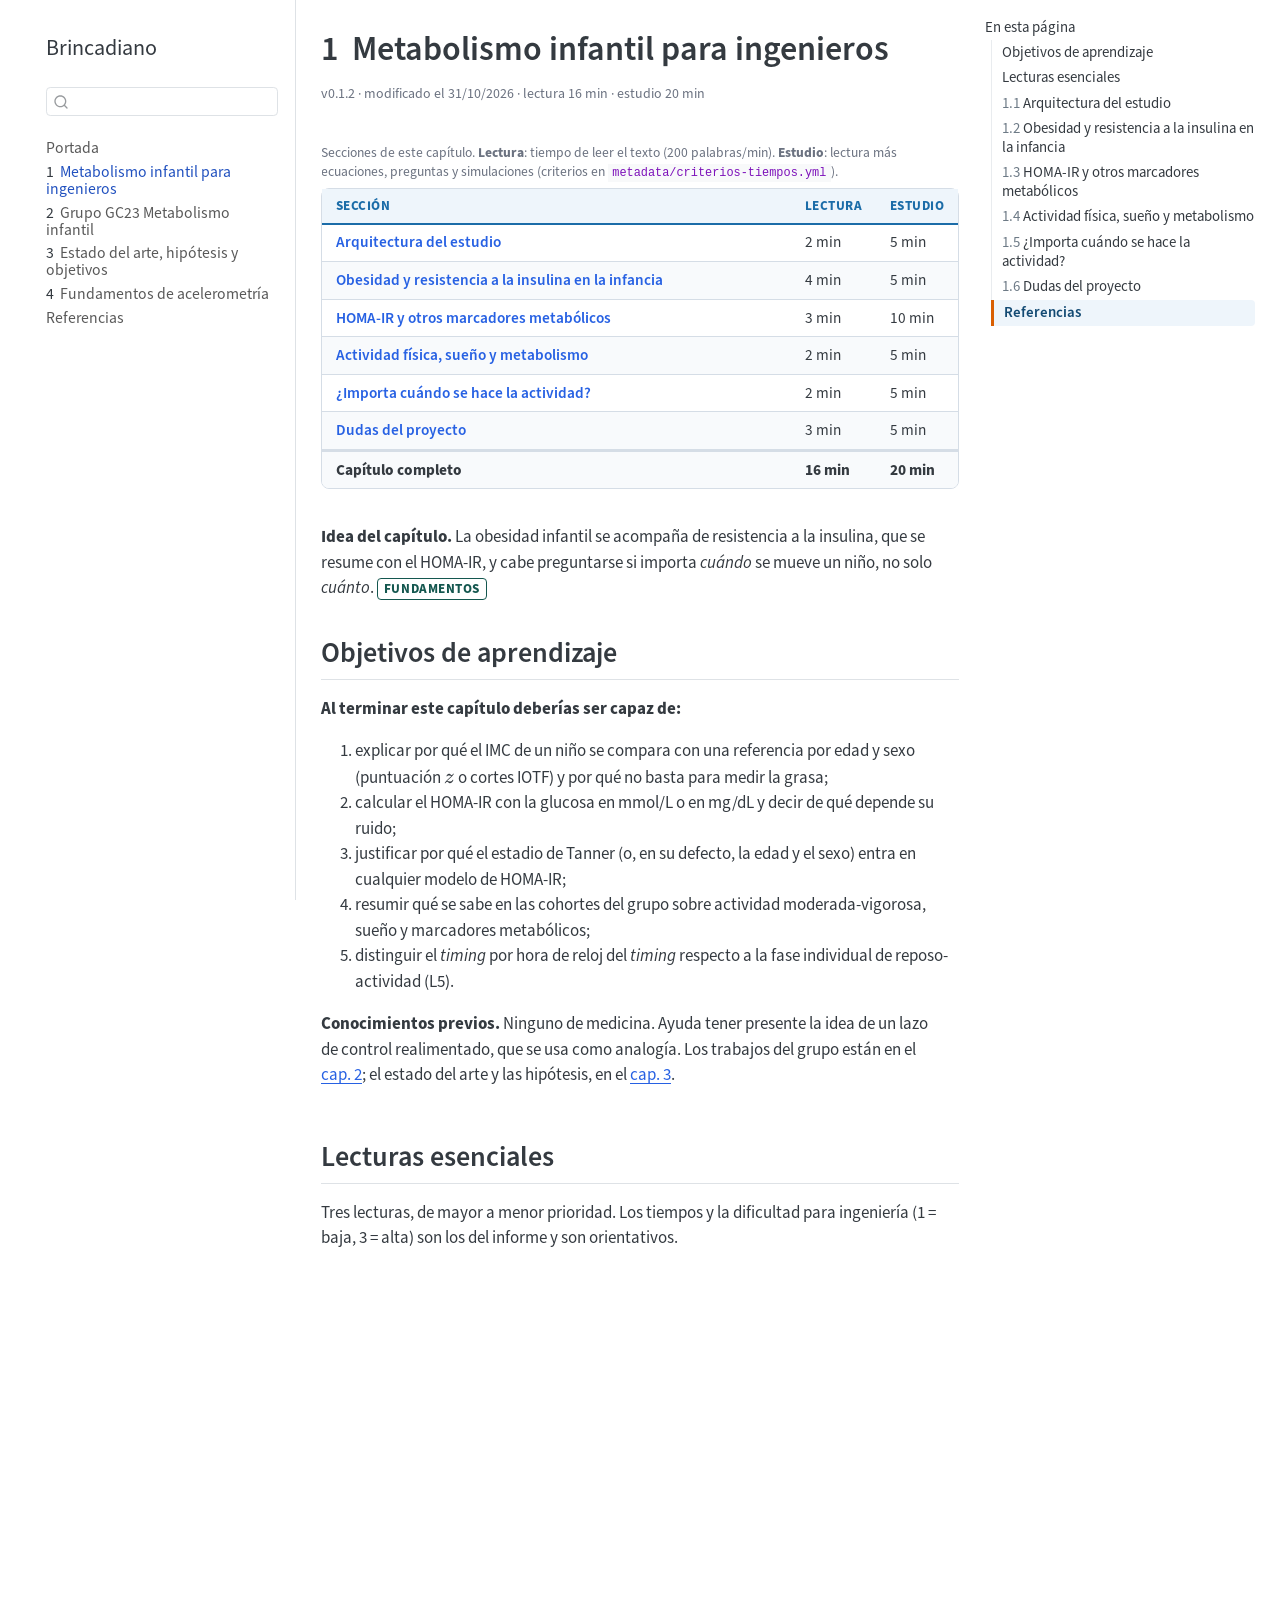
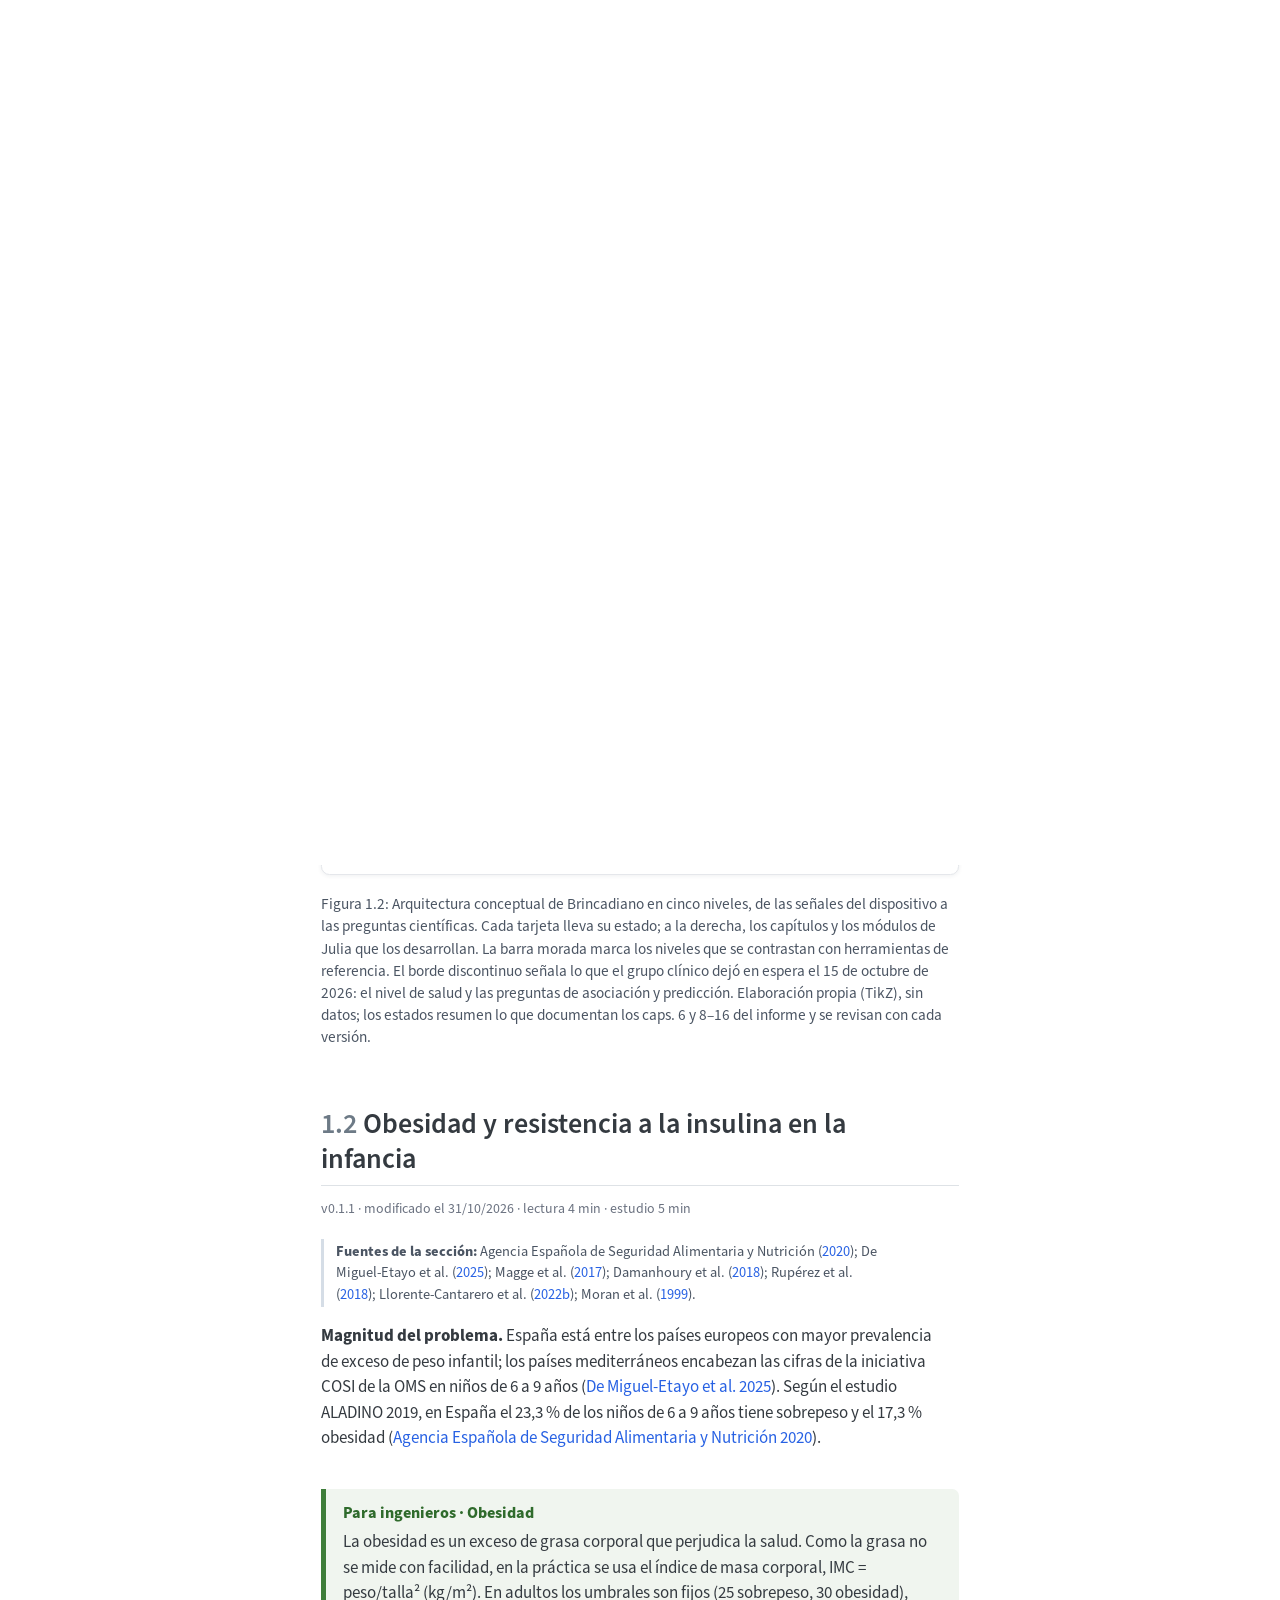
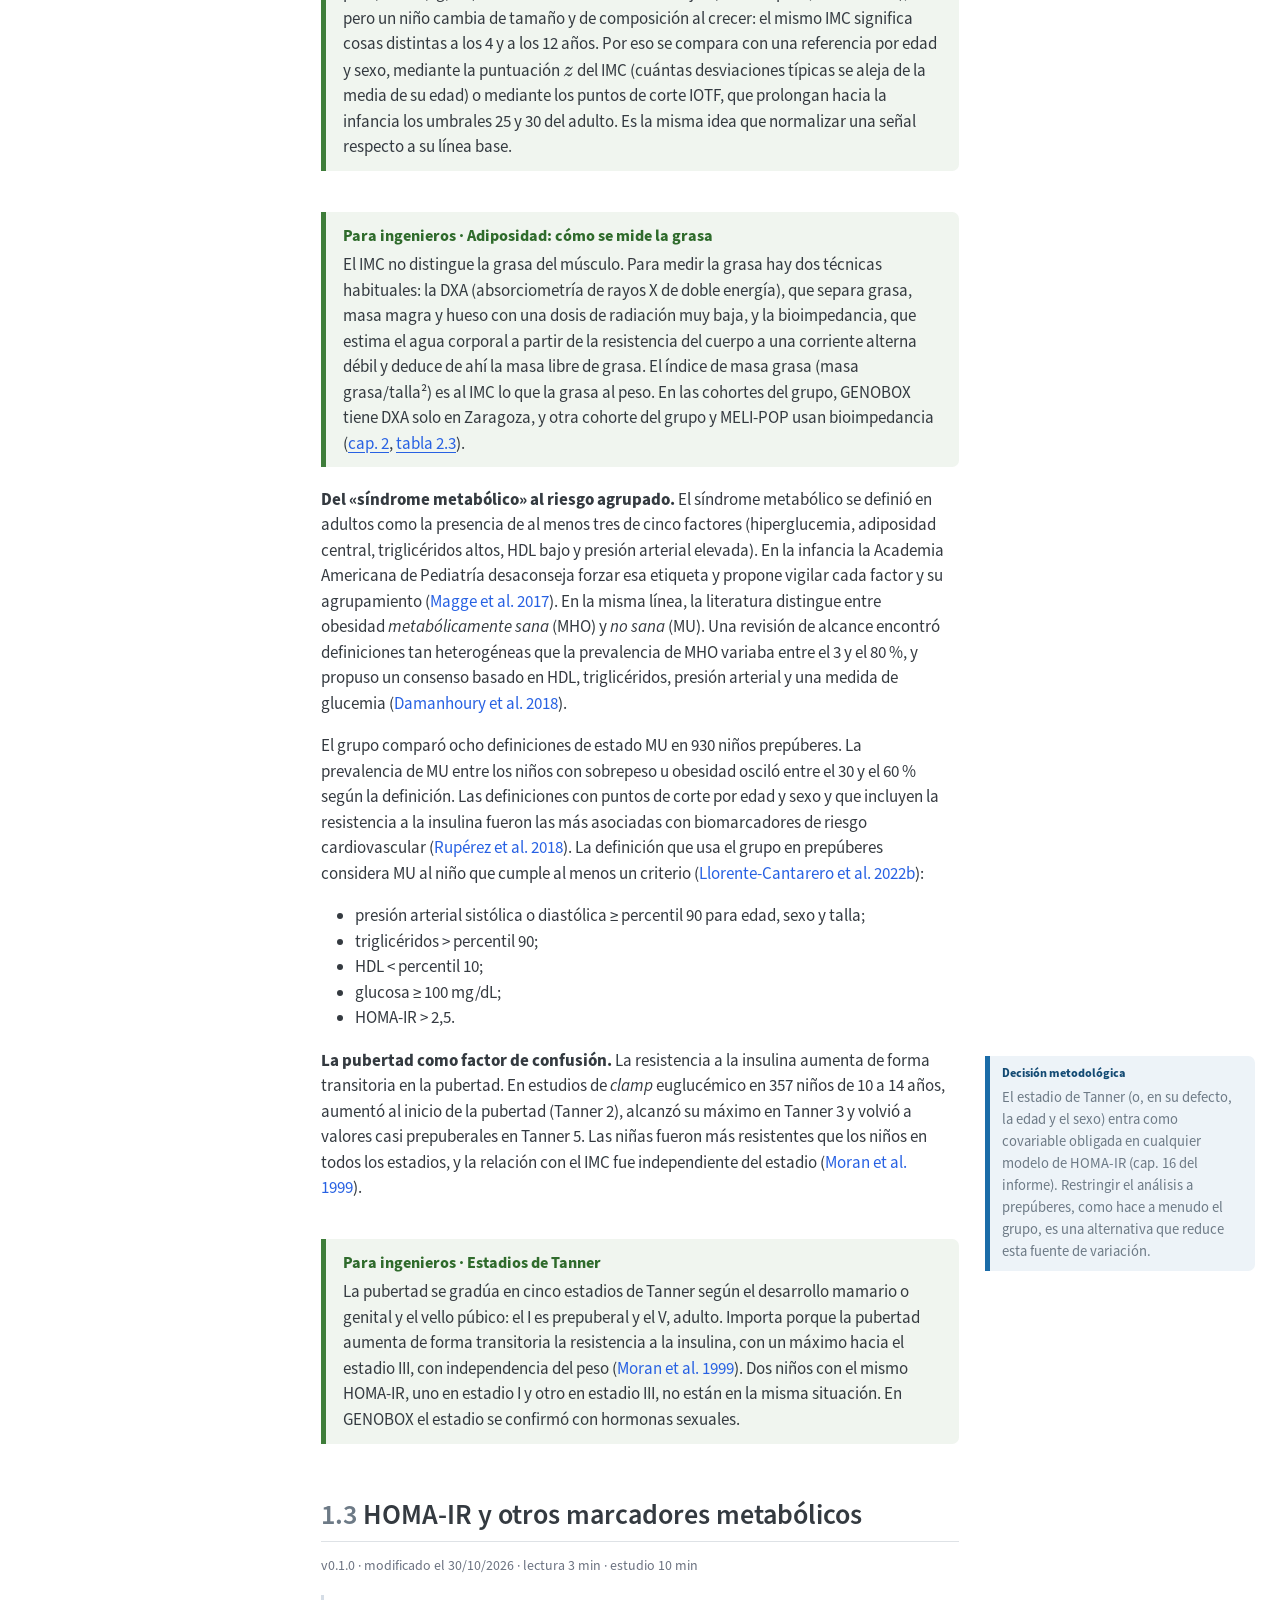
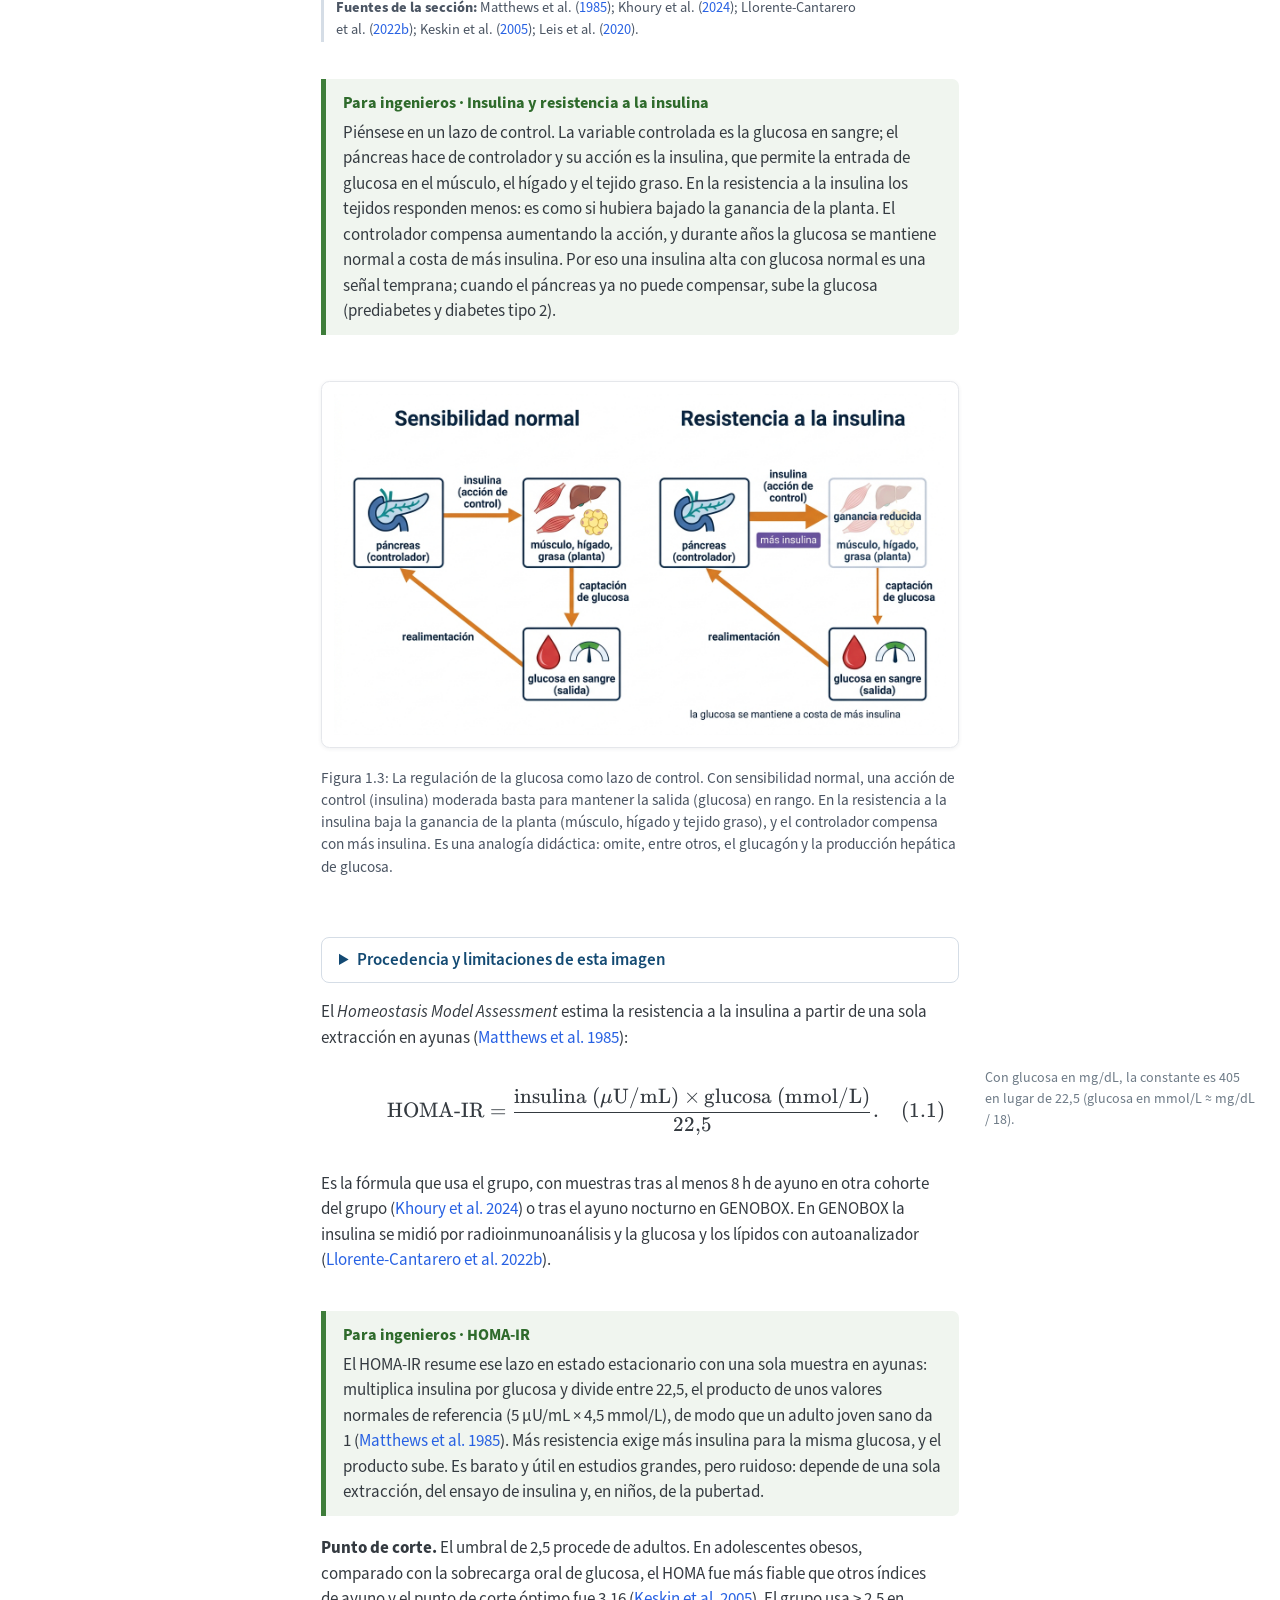
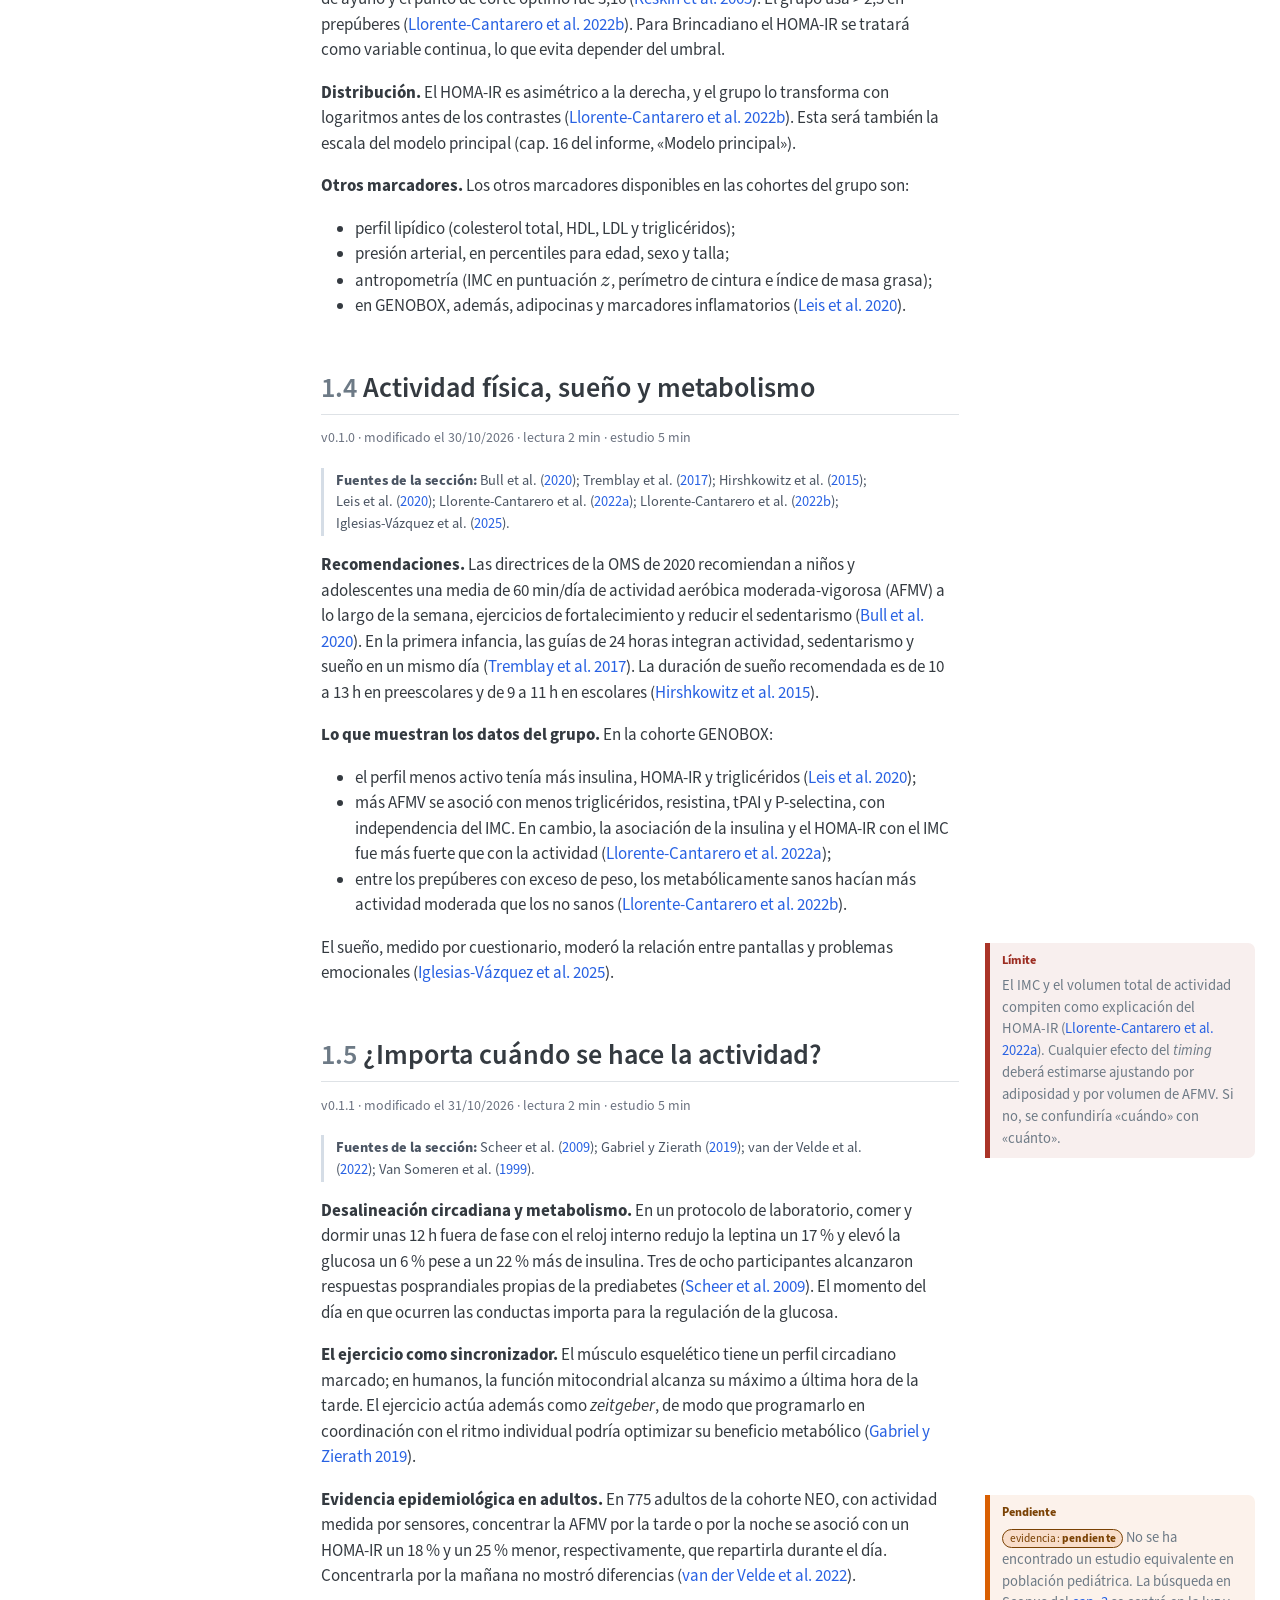
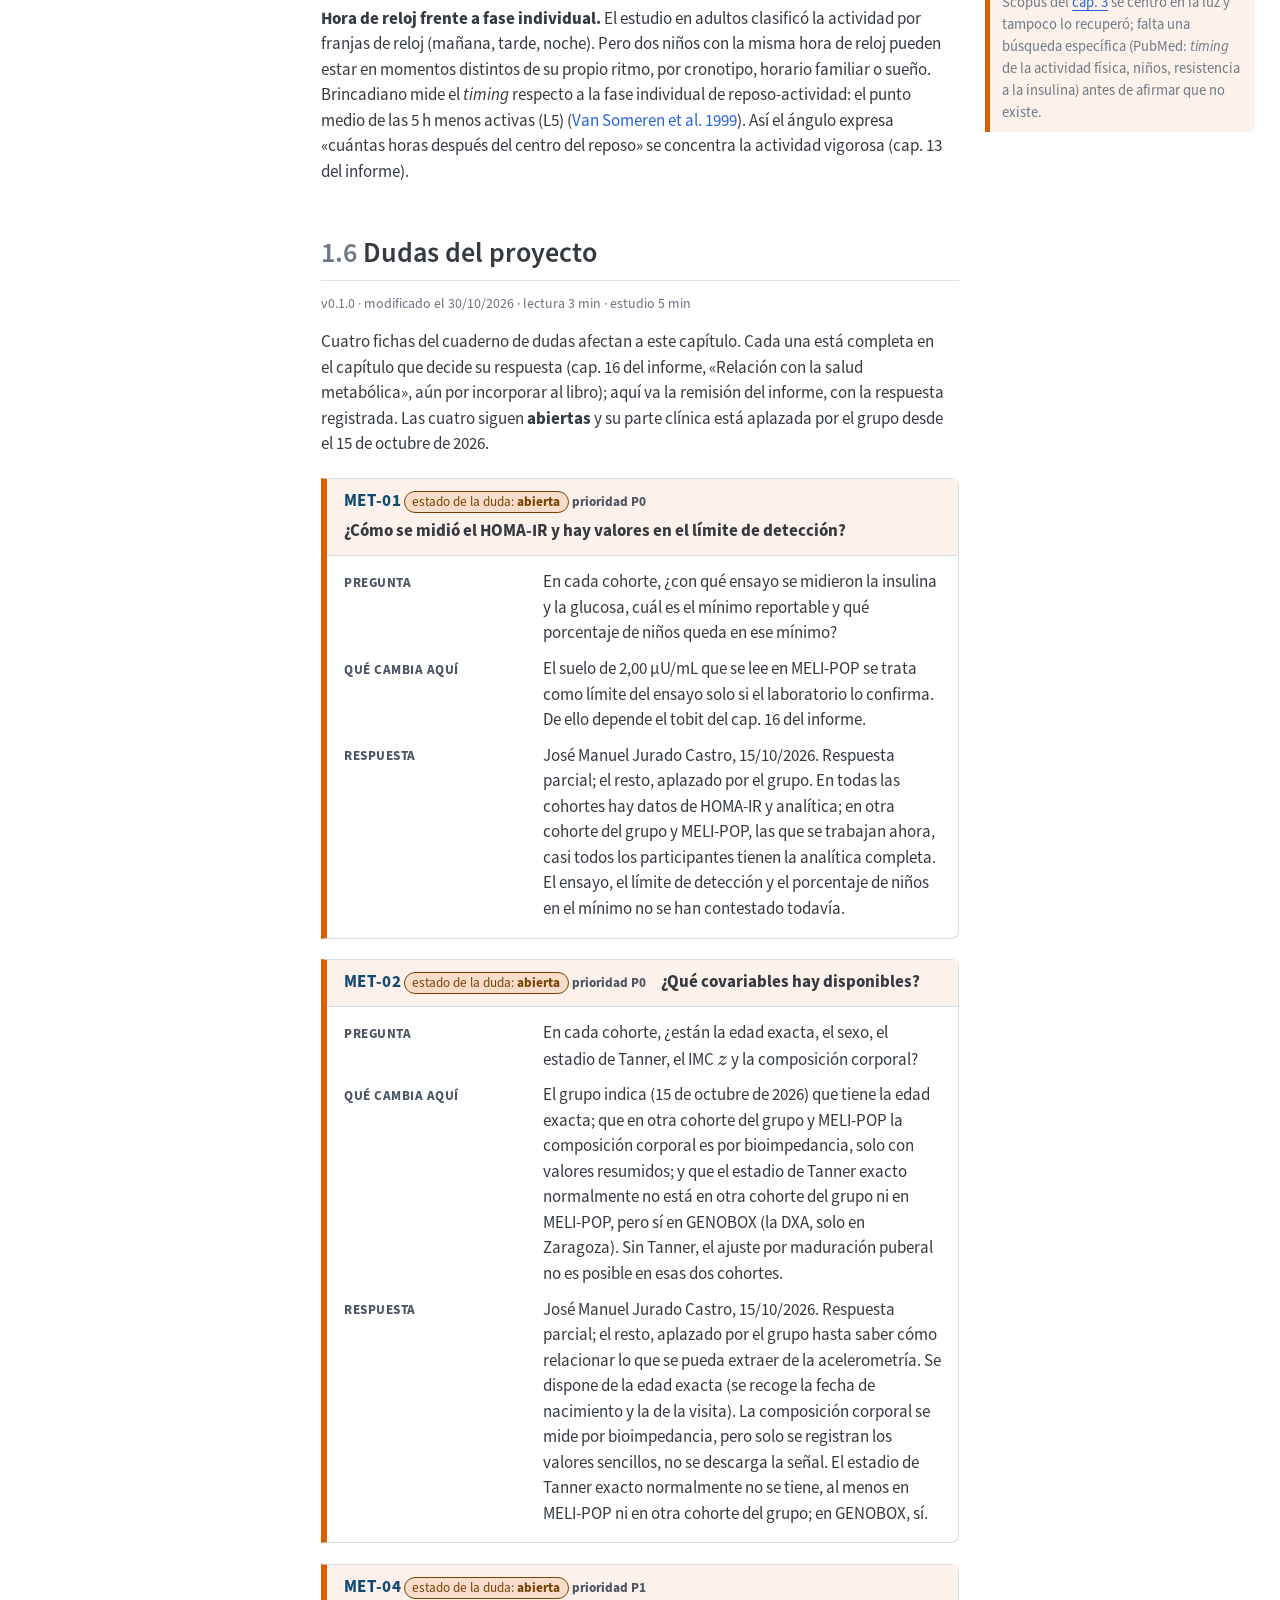
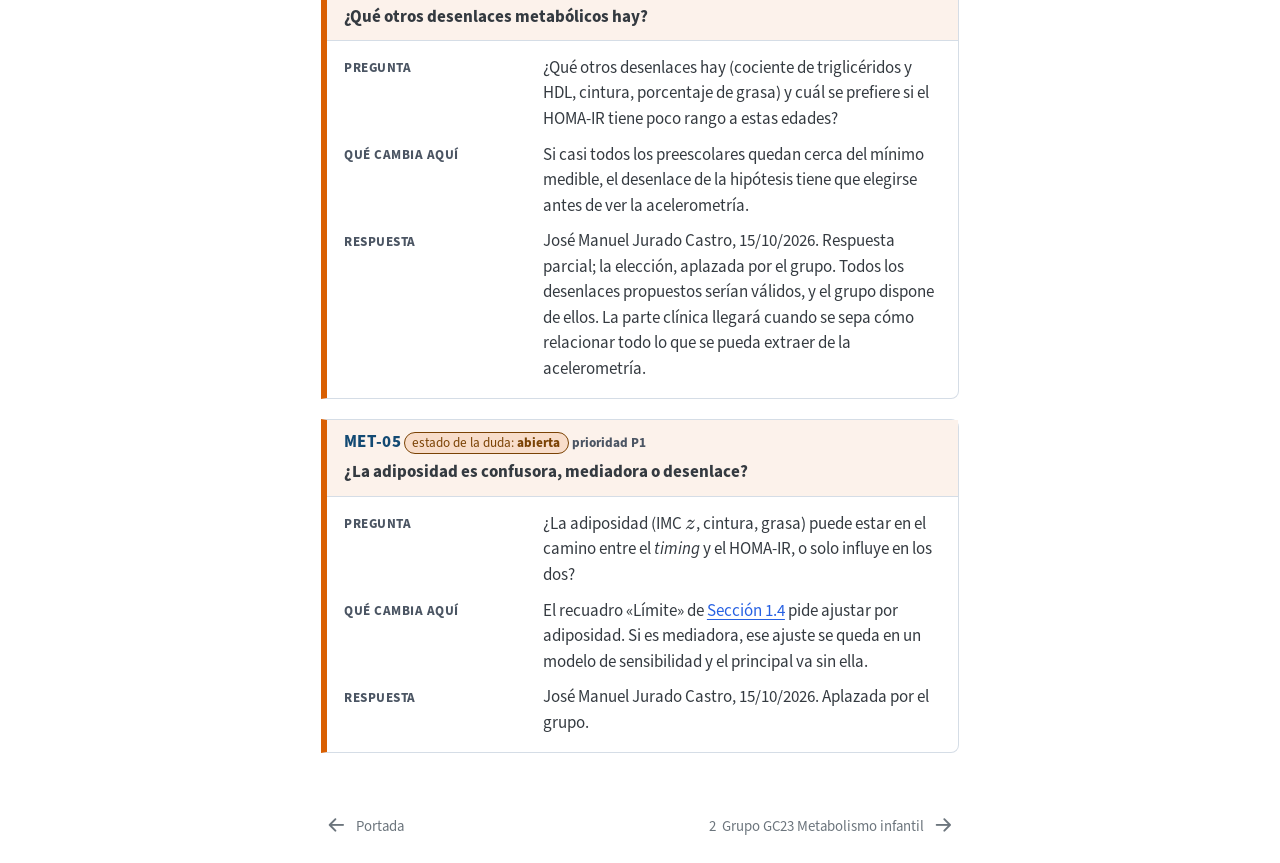
==== commit 61668171: "Libro Quarto: edición web desde brincadiano-quarto@d790cf1" ====
--- a/chapters/01-metabolismo-ingenieros.html
+++ b/chapters/01-metabolismo-ingenieros.html
@@ -55,7 +55,7 @@
 <script src="../site_libs/quarto-search/fuse.min.js"></script>
 <script src="../site_libs/quarto-search/quarto-search.js"></script>
 <meta name="quarto:offset" content="../">
-<link href="../chapters/99-referencias.html" rel="next">
+<link href="../chapters/02-grupo-gc23.html" rel="next">
 <link href="../index.html" rel="prev">
 <script src="../site_libs/quarto-html/quarto.js" type="module"></script>
 <script src="../site_libs/quarto-html/tabsets/tabsets.js" type="module"></script>
@@ -190,6 +190,24 @@
 </li>
         <li class="sidebar-item">
   <div class="sidebar-item-container"> 
+  <a href="../chapters/02-grupo-gc23.html" class="sidebar-item-text sidebar-link">
+ <span class="menu-text"><span class="chapter-number">2</span>&nbsp; <span class="chapter-title">Grupo GC23 Metabolismo infantil</span></span></a>
+  </div>
+</li>
+        <li class="sidebar-item">
+  <div class="sidebar-item-container"> 
+  <a href="../chapters/03-estado-hipotesis.html" class="sidebar-item-text sidebar-link">
+ <span class="menu-text"><span class="chapter-number">3</span>&nbsp; <span class="chapter-title">Estado del arte, hipótesis y objetivos</span></span></a>
+  </div>
+</li>
+        <li class="sidebar-item">
+  <div class="sidebar-item-container"> 
+  <a href="../chapters/04-acelerometria.html" class="sidebar-item-text sidebar-link">
+ <span class="menu-text"><span class="chapter-number">4</span>&nbsp; <span class="chapter-title">Fundamentos de acelerometría</span></span></a>
+  </div>
+</li>
+        <li class="sidebar-item">
+  <div class="sidebar-item-container"> 
   <a href="../chapters/99-referencias.html" class="sidebar-item-text sidebar-link">
  <span class="menu-text">Referencias</span></a>
   </div>
@@ -264,7 +282,7 @@
 <li>resumir qué se sabe en las cohortes del grupo sobre actividad moderada-vigorosa, sueño y marcadores metabólicos;</li>
 <li>distinguir el <em>timing</em> por hora de reloj del <em>timing</em> respecto a la fase individual de reposo-actividad (L5).</li>
 </ol>
-<p><strong>Conocimientos previos.</strong> Ninguno de medicina. Ayuda tener presente la idea de un lazo de control realimentado, que se usa como analogía. Los trabajos del grupo están en el cap. 2; el estado del arte y las hipótesis, en el cap. 3.</p>
+<p><strong>Conocimientos previos.</strong> Ninguno de medicina. Ayuda tener presente la idea de un lazo de control realimentado, que se usa como analogía. Los trabajos del grupo están en el <a href="../chapters/02-grupo-gc23.html">cap. 2</a>; el estado del arte y las hipótesis, en el <a href="../chapters/03-estado-hipotesis.html">cap. 3</a>.</p>
 </section>
 <section id="lecturas-esenciales" class="level2 unnumbered page-columns page-full">
 <h2 class="unnumbered anchored" data-anchor-id="lecturas-esenciales">Lecturas esenciales</h2>
@@ -345,7 +363,7 @@
 <p><strong>Procedencia.</strong> Ilustración conceptual generada con FigureLabs (IA) a partir de una descripción sin datos del estudio y revisada a mano, como en el informe. Se usó la versión 2 con una corrección local de píxeles en el panel «Señal RAW»; la revisión del 2 de octubre de 2026 da los textos por correctos. El <em>prompt</em> y la revisión están en <code>report/assets/01_contexto_clinico/report/figures/resumen-grafico.prompt.txt</code>.</p>
 <p><strong>Limitaciones.</strong> Es un esquema: las trazas, los puntos y la dispersión son dibujos, no registros ni resultados.</p>
 </details>
-<p>Este capítulo está escrito para quien llega desde la ingeniería. Explica qué es la obesidad infantil, cómo se mide la resistencia a la insulina con el HOMA-IR, qué relación tienen con la actividad física y el sueño, y por qué tiene sentido preguntarse no solo <em>cuánta</em> actividad hace un niño, sino <em>cuándo</em> la hace respecto a su propio ritmo. Los trabajos del grupo están en el cap. 2; el estado del arte y las hipótesis, en el cap. 3.</p>
+<p>Este capítulo está escrito para quien llega desde la ingeniería. Explica qué es la obesidad infantil, cómo se mide la resistencia a la insulina con el HOMA-IR, qué relación tienen con la actividad física y el sueño, y por qué tiene sentido preguntarse no solo <em>cuánta</em> actividad hace un niño, sino <em>cuándo</em> la hace respecto a su propio ritmo. Los trabajos del grupo están en el <a href="../chapters/02-grupo-gc23.html">cap. 2</a>; el estado del arte y las hipótesis, en el <a href="../chapters/03-estado-hipotesis.html">cap. 3</a>.</p>
 </section>
 <section id="sec-metab-arquitectura" class="level2" data-number="1.1">
 <h2 data-number="1.1" class="anchored" data-anchor-id="sec-metab-arquitectura"><span class="header-section-number">1.1</span> Arquitectura del estudio</h2>
@@ -354,7 +372,7 @@
 </div>
 <p>La <a href="#fig-arquitectura" class="quarto-xref">figura&nbsp;<span>1.2</span></a> resume Brincadiano en una página. El estudio sube por cinco niveles: de las <strong>señales</strong> que registra el dispositivo (aceleración, contacto y luz) a los <strong>estados</strong> del niño en cada momento (uso o no uso, sueño o vigilia, actividad física); de ahí, a los <strong>fenotipos</strong> que resumen una semana en unos pocos números (volumen, <em>timing</em>, regularidad y exposición a la luz); después, a los marcadores de <strong>salud</strong> (HOMA-IR, adiposidad, lípidos, inflamación), y por último a las <strong>preguntas</strong> científicas: una asociación confirmatoria y dos líneas exploratorias.</p>
 <p>Cada elemento lleva su estado (definiciones en la referencia rápida del informe). Los tres primeros niveles están construidos y contrastados con herramientas externas (cap. 15 del informe). Los dos últimos (salud y preguntas clínicas) quedan en espera: el 15 de octubre de 2026 el grupo clínico los dejó para después del artículo técnico, porque, una vez conocido el potencial de datos que puede extraerse de la acelerometría, plantearán nuevas preguntas clínicas (declarado por el grupo).</p>
-<p>Dos señales del primer nivel tienen potencial propio, aún sin comprobar frente a la literatura <span class="estado e-pendiente">pendiente</span>: la luz y el contacto, <em>combinados con la aceleración</em> del mismo dispositivo (cap. 3). Si el sensor de luz ve también la luz de una habitación o de una pantalla es una pregunta abierta: la única validación disponible indica que detecta desde unos 50 lux (cap. 14 del informe, «Sensor de luz del wGT3X-BT»), por lo que esa luz podría quedar por debajo <span class="estado e-pendiente">pendiente</span> (registro controlado, <code>LUZ-02</code> y <code>LUZ-05</code>). El actograma del cap. 17 del informe muestra el mismo recorrido sobre un registro real.</p>
+<p>Dos señales del primer nivel tienen potencial propio, aún sin comprobar frente a la literatura <span class="estado e-pendiente">pendiente</span>: la luz y el contacto, <em>combinados con la aceleración</em> del mismo dispositivo (<a href="../chapters/03-estado-hipotesis.html">cap. 3</a>). Si el sensor de luz ve también la luz de una habitación o de una pantalla es una pregunta abierta: la única validación disponible indica que detecta desde unos 50 lux (cap. 14 del informe, «Sensor de luz del wGT3X-BT»), por lo que esa luz podría quedar por debajo <span class="estado e-pendiente">pendiente</span> (registro controlado, <code>LUZ-02</code> y <code>LUZ-05</code>). El actograma del cap. 17 del informe muestra el mismo recorrido sobre un registro real.</p>
 <div id="fig-arquitectura" class="nm-figura-svg nm-fig-ancha quarto-float quarto-figure quarto-figure-center anchored" alt="Diagrama en cinco filas. Nivel 1, Señales, ¿qué registra el dispositivo?: aceleración RAW triaxial a 30 Hz, idéntica a ActiLife, confirmado; contacto (CAPSENSE), un valor por minuto que no basta por sí solo para el no uso, provisional; luz, valores brutos cuya conversión a lux no está resuelta, provisional. Nivel 2, Estados, ¿qué está haciendo el niño en cada momento?: uso o no uso, ventanas de 15/60 min como GGIR con acuerdo del 98,8–99,3 %, confirmado; sueño o vigilia, reposo nocturno en cadera exploratorio, provisional; actividad física, umbrales de Hildebrand con validez en preescolares por confirmar, provisional. Nivel 3, Fenotipos, ¿cómo es el patrón de actividad de cada niño?: volumen (ENMO, AFMV), confirmado; timing (θ y R tras L5), confirmado; regularidad (IS, IV, SRI), confirmado; exposición lumínica, luz intensa provisional y antes de dormir no válido. Nivel 4, Salud, ¿cómo está su metabolismo?, con borde discontinuo: HOMA-IR, adiposidad, lípidos e inflamación, todos pendientes. Nivel 5, Preguntas, ¿qué queremos saber?: asociación confirmatoria (F de 2 g.l. sobre R cos θ y R sin θ frente al HOMA-IR), predicción exploratoria y fenotipos multimodales, todos pendientes. Una barra vertical morada rotulada «Validación externa · cap. 15» acompaña los tres primeros niveles; a la derecha, los capítulos y módulos de cada nivel, y en los dos últimos, «en espera del grupo clínico».">
 <figure class="quarto-float quarto-float-fig figure">
 <div aria-describedby="fig-arquitectura-caption-0ceaefa1-69ba-4598-a22c-09a6ac19f8ca">
@@ -379,7 +397,7 @@
 <p>La obesidad es un exceso de grasa corporal que perjudica la salud. Como la grasa no se mide con facilidad, en la práctica se usa el índice de masa corporal, IMC = peso/talla² (kg/m²). En adultos los umbrales son fijos (25 sobrepeso, 30 obesidad), pero un niño cambia de tamaño y de composición al crecer: el mismo IMC significa cosas distintas a los 4 y a los 12 años. Por eso se compara con una referencia por edad y sexo, mediante la puntuación <span class="math inline">z</span> del IMC (cuántas desviaciones típicas se aleja de la media de su edad) o mediante los puntos de corte IOTF, que prolongan hacia la infancia los umbrales 25 y 30 del adulto. Es la misma idea que normalizar una señal respecto a su línea base.</p>
 </div>
 <div class="nm-box nm-ingenieros" data-rotulo="Para ingenieros · Adiposidad: cómo se mide la grasa">
-<p>El IMC no distingue la grasa del músculo. Para medir la grasa hay dos técnicas habituales: la DXA (absorciometría de rayos X de doble energía), que separa grasa, masa magra y hueso con una dosis de radiación muy baja, y la bioimpedancia, que estima el agua corporal a partir de la resistencia del cuerpo a una corriente alterna débil y deduce de ahí la masa libre de grasa. El índice de masa grasa (masa grasa/talla²) es al IMC lo que la grasa al peso. En las cohortes del grupo, GENOBOX tiene DXA solo en Zaragoza, y otra cohorte del grupo y MELI-POP usan bioimpedancia (cap. 2, tabla&nbsp;del&nbsp;cap.&nbsp;2).</p>
+<p>El IMC no distingue la grasa del músculo. Para medir la grasa hay dos técnicas habituales: la DXA (absorciometría de rayos X de doble energía), que separa grasa, masa magra y hueso con una dosis de radiación muy baja, y la bioimpedancia, que estima el agua corporal a partir de la resistencia del cuerpo a una corriente alterna débil y deduce de ahí la masa libre de grasa. El índice de masa grasa (masa grasa/talla²) es al IMC lo que la grasa al peso. En las cohortes del grupo, GENOBOX tiene DXA solo en Zaragoza, y otra cohorte del grupo y MELI-POP usan bioimpedancia (<a href="../chapters/02-grupo-gc23.html">cap. 2</a>, <a href="02-grupo-gc23.html#tbl-cohortes-sintesis" class="quarto-xref">tabla&nbsp;<span>2.3</span></a>).</p>
 </div>
 <p><strong>Del «síndrome metabólico» al riesgo agrupado.</strong> El síndrome metabólico se definió en adultos como la presencia de al menos tres de cinco factores (hiperglucemia, adiposidad central, triglicéridos altos, HDL bajo y presión arterial elevada). En la infancia la Academia Americana de Pediatría desaconseja forzar esa etiqueta y propone vigilar cada factor y su agrupamiento <span class="citation" data-cites="Magge2017">(<a href="99-referencias.html#ref-Magge2017" role="doc-biblioref">Magge et&nbsp;al. 2017</a>)</span>. En la misma línea, la literatura distingue entre obesidad <em>metabólicamente sana</em> (MHO) y <em>no sana</em> (MU). Una revisión de alcance encontró definiciones tan heterogéneas que la prevalencia de MHO variaba entre el 3 y el 80 %, y propuso un consenso basado en HDL, triglicéridos, presión arterial y una medida de glucemia <span class="citation" data-cites="Damanhoury2018">(<a href="99-referencias.html#ref-Damanhoury2018" role="doc-biblioref">Damanhoury et&nbsp;al. 2018</a>)</span>.</p>
 <p>El grupo comparó ocho definiciones de estado MU en 930 niños prepúberes. La prevalencia de MU entre los niños con sobrepeso u obesidad osciló entre el 30 y el 60 % según la definición. Las definiciones con puntos de corte por edad y sexo y que incluyen la resistencia a la insulina fueron las más asociadas con biomarcadores de riesgo cardiovascular <span class="citation" data-cites="Ruperez2018">(<a href="99-referencias.html#ref-Ruperez2018" role="doc-biblioref">Rupérez et&nbsp;al. 2018</a>)</span>. La definición que usa el grupo en prepúberes considera MU al niño que cumple al menos un criterio <span class="citation" data-cites="LlorenteCantarero2022MHO">(<a href="99-referencias.html#ref-LlorenteCantarero2022MHO" role="doc-biblioref">Llorente-Cantarero et&nbsp;al. 2022b</a>)</span>:</p>
@@ -485,7 +503,7 @@
 
 <div class="no-row-height column-margin column-container"><div class="">
 <div class="nm-box nm-pendiente" data-rotulo="Pendiente">
-<p><span class="estado e-pendiente">pendiente</span> No se ha encontrado un estudio equivalente en población pediátrica. La búsqueda en Scopus del cap. 3 se centró en la luz y tampoco lo recuperó; falta una búsqueda específica (PubMed: <em>timing</em> de la actividad física, niños, resistencia a la insulina) antes de afirmar que no existe.</p>
+<p><span class="estado e-pendiente">pendiente</span> No se ha encontrado un estudio equivalente en población pediátrica. La búsqueda en Scopus del <a href="../chapters/03-estado-hipotesis.html">cap. 3</a> se centró en la luz y tampoco lo recuperó; falta una búsqueda específica (PubMed: <em>timing</em> de la actividad física, niños, resistencia a la insulina) antes de afirmar que no existe.</p>
 </div>
 </div></div><p><strong>Hora de reloj frente a fase individual.</strong> El estudio en adultos clasificó la actividad por franjas de reloj (mañana, tarde, noche). Pero dos niños con la misma hora de reloj pueden estar en momentos distintos de su propio ritmo, por cronotipo, horario familiar o sueño. Brincadiano mide el <em>timing</em> respecto a la fase individual de reposo-actividad: el punto medio de las 5 h menos activas (L5) <span class="citation" data-cites="VanSomeren1999">(<a href="99-referencias.html#ref-VanSomeren1999" role="doc-biblioref">Van Someren et&nbsp;al. 1999</a>)</span>. Así el ángulo expresa «cuántas horas después del centro del reposo» se concentra la actividad vigorosa (cap. 13 del informe).</p>
 </section>
@@ -990,8 +1008,8 @@
       </a>          
   </div>
   <div class="nav-page nav-page-next">
-      <a href="../chapters/99-referencias.html" class="pagination-link" aria-label="Referencias">
-        <span class="nav-page-text">Referencias</span> <i class="bi bi-arrow-right-short"></i>
+      <a href="../chapters/02-grupo-gc23.html" class="pagination-link" aria-label="Grupo GC23 Metabolismo infantil">
+        <span class="nav-page-text"><span class="chapter-number">2</span>&nbsp; <span class="chapter-title">Grupo GC23 Metabolismo infantil</span></span> <i class="bi bi-arrow-right-short"></i>
       </a>
   </div>
 </nav>
